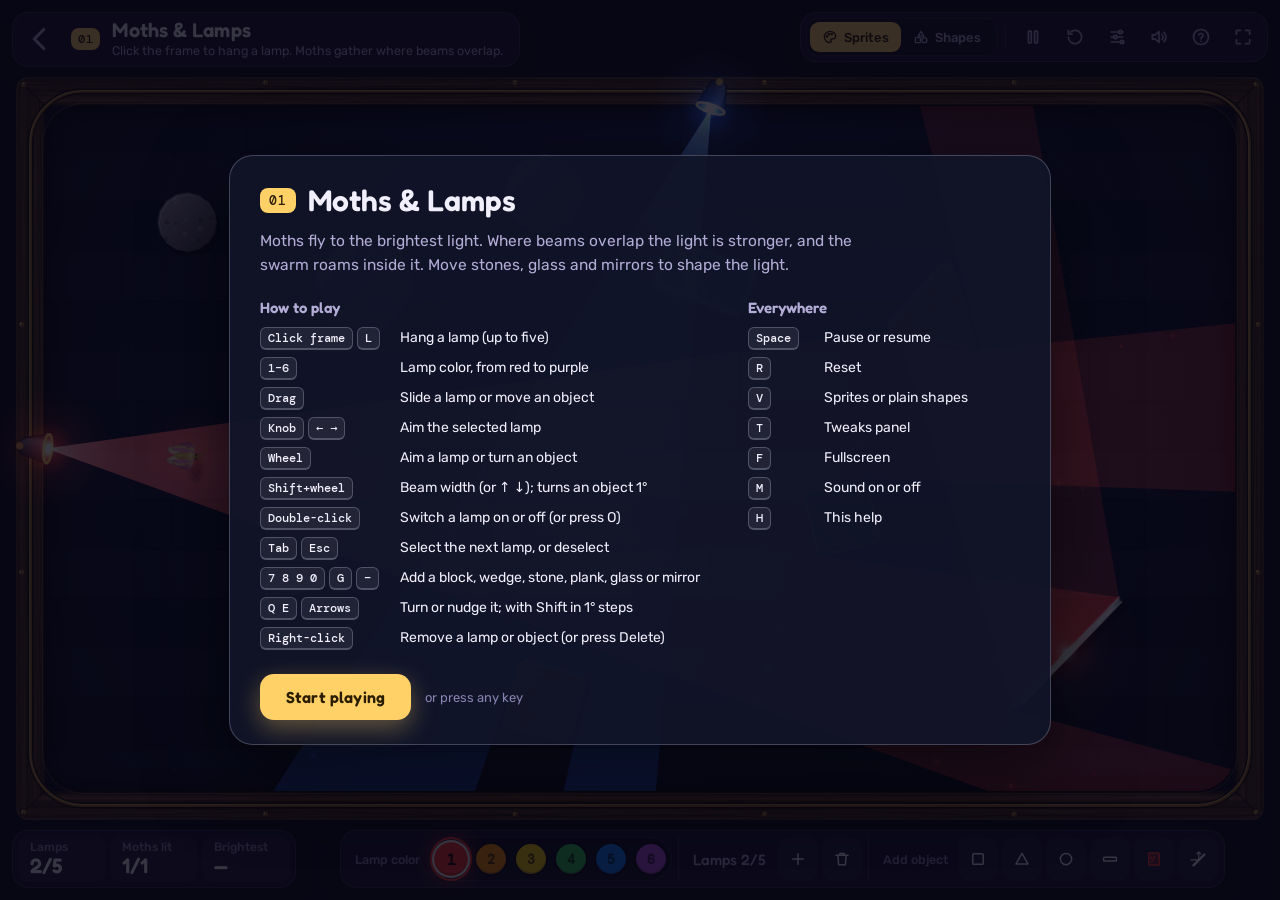
==== lanhor/beam.html @ 2797940e "WIP: beam mirrors in progress Co-Authored-By: Claude Opus 5.5 <noreply@anthropic.com> Claude-Session" ====
<!doctype html>
<html lang="en">
<head>
<meta charset="utf-8">
<meta name="viewport" content="width=device-width, initial-scale=1, viewport-fit=cover">
<title>Toy</title>
<link rel="stylesheet" href="kit.css">
</head>
<body>
<script src="kit.js"></script>
<script>
'use strict';
/* Toy 01 — Beam (Sprites: Moths & Lamps).
 * Up to five lamps in six colors hang on the frame. Each beam is a visibility polygon, blocked by
 * objects (glass passes its own color). Mirrors bounce it on: each reflected piece is a beam from the
 * lamp's mirror image, starting at the lit part of the mirror. Light adds up where beams overlap; a moth
 * that any beam reaches flies to the brightest band of light in the room and roams inside it.
 */

// ================================================================== config
const U = Kit.util;
const { TAU, clamp, lerp, rand, angleDiff } = U;
const DEG = Math.PI / 180;

const MAX_LAMPS = 5;
const MAX_OBJECTS = 16;
const MAX_MOTHS = 40;
const COLORS = ['red', 'orange', 'yellow', 'green', 'blue', 'purple'];
const NC = COLORS.length;
const CI = Object.fromEntries(COLORS.map((c, i) => [c, i]));   // color → index (its bit in a light mask)
// swatches + Shapes view: the Apple system palette
const BASE = { red: '#ff3b30', orange: '#ff9500', yellow: '#ffd60a', green: '#34c759', blue: '#0a84ff', purple: '#af52de' };
// sprite light: saturated versions that still mix cleanly when added
const LIGHT = { red: '#ff3a1e', orange: '#ff8a1a', yellow: '#ffd21e', green: '#36e64a', blue: '#2466ff', purple: '#a33dff' };
const NAME = { red: 'Red', orange: 'Orange', yellow: 'Yellow', green: 'Green', blue: 'Blue', purple: 'Purple' };
const pitchOf = (c) => 0.84 + CI[c] * 0.07;   // each color has its own note
const SH = { bg: '#0d0d10', dark: '#1c1c22', band: '#2c2c34', obj: '#5a5a66', mid: '#9a9aa6', white: '#ffffff' };
const SHAPE_INK = new Set([...Object.values(BASE), SH.white]);   // particle colors Shapes keeps; others turn gray
const ACCENT = '#ffd166';
const AIM_LIMIT = 80 * DEG;
const WIDTH_MIN = 8 * DEG, WIDTH_MAX = 80 * DEG;
const RAY_STEP = 1.5 * DEG;
const EPS_ANG = 1e-4;
const NEEDLE_PX = 2;          // light gaps narrower than this even at their far end are closed
const FALLOFF = 0.35;         // a beam is worth 1 at its lamp and 0.65 from `reach` on, so two beams always beat one
const BAND = 0.85;            // the brightest band: light within this fraction of the strongest
const BEAT = 1.25;            // a band this much stronger pulls committed moths away from theirs
// A band too small for the moths roaming in it (or for one moth to travel, not hover) grows into the
// brightest light around it, down to GROW_FLOOR of its peak, so a swarm never jams into a frozen ball
const BAND_MIN_CELLS = 6;
const CELLS_PER_MOTH = 0.9;
const GROW_FLOOR = 0.55;      // two-beam light (≥ 1.3) still counts round a triple overlap
const GROW_RINGS = 4;         // and it stays within this many cells of the band, never snaking along a beam
const DARK_GRACE = 1.5;       // s a moth keeps flying through shadow before it is lost
const TRAIL = 14;
const MOTH_WS = 62;           // moth wingspan (px at scale 1)
const MAX_REFLECTIONS = 32;   // reflected beam pieces, all lamps together (5 lamps × many mirrors stays bounded)
const MIRROR_FACES = [0, 2];  // the two long faces of a mirror (edges 0→1 and 2→3): both reflect; its thin ends do not
const DEFAULTS = { count: 1, speed: 1, pull: 1, roam: 1, reach: 500, width: 28, edges: false, dust: true, bounces: 3, mirrorK: 0.85 };
const tw = (id) => (Kit.tweaks[id] !== undefined ? Kit.tweaks[id] : DEFAULTS[id]);

const ngon = (n, r, a0) => Array.from({ length: n }, (_, i) => ({ x: Math.cos(a0 + (i * TAU) / n) * r, y: Math.sin(a0 + (i * TAU) / n) * r }));
const box = (hx, hy) => [{ x: -hx, y: -hy }, { x: hx, y: -hy }, { x: hx, y: hy }, { x: -hx, y: hy }];
const KINDS = {
  square: { verts: box(0.8, 0.8), mat: 'wood' },
  rect: { verts: box(1.15, 0.62), mat: 'wood' },
  bar: { verts: box(1.6, 0.27), mat: 'wood' },
  triangle: { verts: ngon(3, 1.08, -Math.PI / 2), mat: 'wood' },
  hex: { verts: ngon(6, 1, 0), mat: 'stone' },
  circle: { verts: ngon(16, 0.95, 0), mat: 'stone' },
  mirror: { verts: box(1.6, 0.065), mat: 'mirror' },   // a plank's length, about a fifth of its thickness
};
for (const k of Object.values(KINDS)) k.rmax = Math.max(...k.verts.map((v) => Math.hypot(v.x, v.y)));
// kind, cx, cy (room fractions), size (fraction of the room's short side), rotation (deg), glass color.
// A loose ring around the open middle, where the red and the blue beam cross.
const DEFAULT_OBJECTS = [
  ['hex', 0.27, 0.26, 0.075, 8, null],
  ['circle', 0.42, 0.13, 0.06, 0, null],
  ['rect', 0.555, 0.25, 0.058, 20, 'blue'],    // in the blue beam: blue shines through
  ['triangle', 0.75, 0.3, 0.078, 12, null],
  // in the red beam past the overlap: bounces part of it up into the dark top right (clear of the overlap)
  ['mirror', 0.86, 0.8, 0.07, 134, null],
  ['square', 0.67, 0.6, 0.058, -14, 'green'],  // in the red beam past the overlap: casts a red shadow
  ['square', 0.42, 0.87, 0.064, 16, null],
  ['triangle', 0.21, 0.67, 0.07, -24, 'red'],  // in the red beam: red shines through
  ['circle', 0.12, 0.17, 0.045, 0, null],
];
const OBJECT_KEYS = [['7', 'square'], ['8', 'triangle'], ['9', 'circle'], ['0', 'bar'], ['G', 'glass']];   // keys 1–6 pick colors
const OBJECT_OF_KEY = Object.fromEntries(OBJECT_KEYS);
const NEW_OBJECT = {
  square: { kind: 'square', size: 0.06 },
  triangle: { kind: 'triangle', size: 0.068 },
  circle: { kind: 'circle', size: 0.06 },
  bar: { kind: 'bar', size: 0.07 },
  glass: { kind: 'rect', size: 0.06 },
  mirror: { kind: 'mirror', size: 0.07 },
};
const isMirror = (o) => o.kind === 'mirror';
const MOTH_LOOKS = [
  { fore: '#d3b285', foreDark: '#7d5c3a', band: '#a47b50', hind: '#e6c497', hindTint: '#eaa47e', body: '#a98257', bodyDark: '#5a4029', head: '#6b4c31', spot: '#3e2a1a', fur: '#e2c9a0' }, // tan
  { fore: '#f390b4', foreDark: '#b9557e', band: '#f8dc78', hind: '#fdeeb5', hindTint: '#f7b9cd', body: '#f6d86f', bodyDark: '#c49a32', head: '#e9b94c', spot: '#a8406b', fur: '#fff3b8' }, // rosy maple
  { fore: '#c4c1d2', foreDark: '#686479', band: '#9894ad', hind: '#e2dfeb', hindTint: '#cfc6e2', body: '#a19bb4', bodyDark: '#565169', head: '#5f5a72', spot: '#37344a', fur: '#ebe8f3' }, // silver
];

// ================================================================== state
const S = {
  ready: false,
  scale: 1, band: 30, rc: 39, minDim: 600,
  room: { x: 0, y: 0, w: 1, h: 1 },
  rail: [], railLen: 1, roomPath: null, outsidePath: null, railPath: null, roomCorners: [],
  lamps: [], obstacles: [], moths: [], motes: [],
  pieces: [],          // every lit beam piece: each lamp's direct beam, then its reflections (breadth first)
  pieceByKey: new Map(), mirrorHits: [],   // reflected pieces by their path of faces (kept while unchanged); where light meets a mirror
  color: 'red',
  selLamp: null, selObj: null,
  hover: { lamp: null, obj: null, handle: false, frame: false },
  ghost: { x: 0, y: 0, nx: 0, ny: 1, angle: 0, on: false, id: 0, fx: { pulse: 0 } },   // doubles as a lamp for drawing
  drag: null,
  dirty: true,
  mapDirty: true,     // the light map is behind the beams
  floorDirty: true,
  obsRev: 0,          // bumped whenever object geometry or the room changes
  basePieces: new Set(), baseValid: false,
  floorWasDirty: false, floorStale: false,
  nextId: 1,
  lampPlacedAt: -9,
  litToastShown: false, overlapToastShown: false, mirrorToastShown: false,
  litCount: 0, level: -1, levelNext: -1, levelT: 0,   // level: beams making the light the swarm roams in
  cursor: '',
  ui: {},
};
const hash = new Kit.SpatialHash(48);
const railOut = { x: 0, y: 0, nx: 0, ny: 1 };
const keyHold = new Map();
const angBuf = [], tBuf = [], hoBuf = [], hfBuf = [], tsBuf = [];
let polyBuf = [];
const copyInto = (dst, src) => { dst.length = src.length; for (let i = 0; i < src.length; i++) dst[i] = src[i]; };
const byNumber = (a, b) => a - b;
const reachPx = () => tw('reach') * S.scale;
const handleLen = () => clamp(72 * S.scale, 58, 110);

// ================================================================== geometry: room, rail, paths
function pathRoundRect(p, x, y, w, h, r) {
  const rr = Math.max(0, Math.min(r, w / 2, h / 2));
  p.moveTo(x + rr, y);
  p.arcTo(x + w, y, x + w, y + h, rr);
  p.arcTo(x + w, y + h, x, y + h, rr);
  p.arcTo(x, y + h, x, y, rr);
  p.arcTo(x, y, x + w, y, rr);
  p.closePath();
}

/** The lamp rail follows the room's inner edge: four straights joined by quarter arcs. */
function buildRail() {
  const { x, y, w, h } = S.room, r = S.rc, q = (Math.PI / 2) * r;
  const P = [];
  let len = 0;
  const add = (p) => { p.s0 = len; len += p.len; P.push(p); };
  add({ arc: false, ax: x + r, ay: y, bx: x + w - r, by: y, nx: 0, ny: 1, len: w - 2 * r });
  add({ arc: true, cx: x + w - r, cy: y + r, a0: -Math.PI / 2, len: q });
  add({ arc: false, ax: x + w, ay: y + r, bx: x + w, by: y + h - r, nx: -1, ny: 0, len: h - 2 * r });
  add({ arc: true, cx: x + w - r, cy: y + h - r, a0: 0, len: q });
  add({ arc: false, ax: x + w - r, ay: y + h, bx: x + r, by: y + h, nx: 0, ny: -1, len: w - 2 * r });
  add({ arc: true, cx: x + r, cy: y + h - r, a0: Math.PI / 2, len: q });
  add({ arc: false, ax: x, ay: y + h - r, bx: x, by: y + r, nx: 1, ny: 0, len: h - 2 * r });
  add({ arc: true, cx: x + r, cy: y + r, a0: Math.PI, len: q });
  S.rail = P;
  S.railLen = len;
}

/** Point + inward normal at rail distance s. */
function railAt(s, out = railOut) {
  const L = S.railLen;
  s = ((s % L) + L) % L;
  let p = S.rail[S.rail.length - 1];
  for (let i = 0; i < S.rail.length; i++) if (s <= S.rail[i].s0 + S.rail[i].len) { p = S.rail[i]; break; }
  const k = s - p.s0;
  if (!p.arc) {
    const t = p.len > 0 ? k / p.len : 0;
    out.x = p.ax + (p.bx - p.ax) * t; out.y = p.ay + (p.by - p.ay) * t;
    out.nx = p.nx; out.ny = p.ny;
  } else {
    const a = p.a0 + k / S.rc, c = Math.cos(a), sn = Math.sin(a);
    out.x = p.cx + c * S.rc; out.y = p.cy + sn * S.rc;
    out.nx = -c; out.ny = -sn;
  }
  return out;
}

/** Rail distance of the rail point nearest to (px, py). */
function railNearest(px, py) {
  let best = Infinity, bs = 0;
  for (const p of S.rail) {
    let qx, qy, s;
    if (!p.arc) {
      const ex = p.bx - p.ax, ey = p.by - p.ay;
      const t = p.len > 0 ? clamp(((px - p.ax) * ex + (py - p.ay) * ey) / (p.len * p.len), 0, 1) : 0;
      qx = p.ax + ex * t; qy = p.ay + ey * t; s = p.s0 + t * p.len;
    } else {
      let a = (((Math.atan2(py - p.cy, px - p.cx) - p.a0) % TAU) + TAU) % TAU;
      if (a > Math.PI / 2) a = a > Math.PI * 1.25 ? 0 : Math.PI / 2;
      qx = p.cx + Math.cos(p.a0 + a) * S.rc; qy = p.cy + Math.sin(p.a0 + a) * S.rc;
      s = p.s0 + a * S.rc;
    }
    const d = (qx - px) * (qx - px) + (qy - py) * (qy - py);
    if (d < best) { best = d; bs = s; }
  }
  return bs;
}

function inRoomRect(x, y) {
  const R = S.room;
  return x >= R.x && x <= R.x + R.w && y >= R.y && y <= R.y + R.h;
}

/** Point inside the rounded room shrunk by m. */
function inRoom(x, y, m = 0) {
  const R = S.room, rr = Math.max(0, S.rc - m);
  const x0 = R.x + m, x1 = R.x + R.w - m, y0 = R.y + m, y1 = R.y + R.h - m;
  if (x < x0 || x > x1 || y < y0 || y > y1) return false;
  const cx = clamp(x, x0 + rr, x1 - rr), cy = clamp(y, y0 + rr, y1 - rr);
  return (x - cx) * (x - cx) + (y - cy) * (y - cy) <= rr * rr;
}

/** Keep a circle (radius m) inside the rounded room; reflects velocity on contact. */
function keepInRoom(b, m) {
  const R = S.room, rr = Math.max(0, S.rc - m);
  const x0 = R.x + m, x1 = R.x + R.w - m, y0 = R.y + m, y1 = R.y + R.h - m;
  if (b.x < x0) { b.x = x0; if (b.vx < 0) b.vx *= -0.6; }
  if (b.x > x1) { b.x = x1; if (b.vx > 0) b.vx *= -0.6; }
  if (b.y < y0) { b.y = y0; if (b.vy < 0) b.vy *= -0.6; }
  if (b.y > y1) { b.y = y1; if (b.vy > 0) b.vy *= -0.6; }
  const cx = clamp(b.x, x0 + rr, x1 - rr), cy = clamp(b.y, y0 + rr, y1 - rr);
  const dx = b.x - cx, dy = b.y - cy, d = Math.hypot(dx, dy);
  if (d > rr && d > 0) {
    const nx = dx / d, ny = dy / d;
    b.x = cx + nx * rr; b.y = cy + ny * rr;
    const vn = b.vx * nx + b.vy * ny;
    if (vn > 0) { b.vx -= 1.6 * vn * nx; b.vy -= 1.6 * vn * ny; }
  }
}

function inFrame(x, y) {
  const pr = Kit.playRect;
  if (x < pr.x || x > pr.x + pr.w || y < pr.y || y > pr.y + pr.h) return false;
  return !inRoom(x, y, 5);
}

function layout() {
  const pr = Kit.playRect;
  const prev = S.room.w > 1 ? Object.assign({}, S.room) : null;
  S.scale = clamp(Math.sqrt(pr.w * pr.h) / 1010, 0.7, 1.7);
  S.band = clamp(Math.round(30 * S.scale), 26, 34);
  const b = S.band;
  S.room = { x: pr.x + b, y: pr.y + b, w: Math.max(60, pr.w - 2 * b), h: Math.max(60, pr.h - 2 * b) };
  const R = S.room;
  S.minDim = Math.min(R.w, R.h);
  S.rc = Math.round(Math.min(b * 1.3, S.minDim / 4));
  S.roomCorners = [R.x, R.y, R.x + R.w, R.y, R.x + R.w, R.y + R.h, R.x, R.y + R.h];
  buildRail();
  S.obsRev++;
  S.roomPath = new Path2D(); pathRoundRect(S.roomPath, R.x, R.y, R.w, R.h, S.rc);
  S.outsidePath = new Path2D(); S.outsidePath.rect(0, 0, Kit.W, Kit.H); S.outsidePath.addPath(S.roomPath);
  S.railPath = new Path2D(); pathRoundRect(S.railPath, R.x - b / 2, R.y - b / 2, R.w + b, R.h + b, S.rc + b / 2);
  for (const l of S.lamps) placeLamp(l);
  for (const o of S.obstacles) { updateObstacle(o); clampObstacle(o); }
  if (prev) {
    const remap = (p) => { p.x = R.x + ((p.x - prev.x) / prev.w) * R.w; p.y = R.y + ((p.y - prev.y) / prev.h) * R.h; };
    for (const m of S.moths) {
      remap(m);
      if (m.dest) remap(m.dest);
      m.fx.tn = 0;
    }
  }
  const moteN = clamp(Math.round((R.w * R.h) / 6500), 60, 240);
  if (S.motes.length !== moteN) makeMotes(moteN);
  buildMothSprites();
  buildLampSprites();
  buildBackground();
  S.dirty = true;
}

// ================================================================== world: obstacles
function popScale(o) { return o.pop >= 1 ? 1 : Math.max(0.02, U.easeOutBack(o.pop)); }
/** Bounding radius of an object once its pop-in has settled. */
const fullRadius = (kind, size) => size * S.minDim * KINDS[kind].rmax;

function makeObstacle(kind, cx, cy, size, rot, glass) {
  const def = KINDS[kind];
  const rnd = U.mulberry32(S.nextId * 7919 + 13);
  const o = {
    id: S.nextId++, kind, glass: glass || null, mat: glass ? 'glass' : def.mat,
    cx, cy, size, rot, pop: 1,
    points: def.verts.map(() => ({ x: 0, y: 0 })),
    bx: 0, by: 0, br: 0, r: 0, glow: 0,
  };
  // render-only data stays non-enumerable so the test API serialises cleanly
  Object.defineProperty(o, 'fx', {
    value: {
      edgeLit: new Float32Array(def.verts.length * NC),   // per edge, light of each color on it
      specks: Array.from({ length: 16 }, () => ({ x: rnd() * 1.6 - 0.8, y: rnd() * 1.6 - 0.8, r: 0.03 + rnd() * 0.06, light: rnd() < 0.5 })),
      grain: rnd() * 10,
      flash: 0,
    },
    enumerable: false,
  });
  updateObstacle(o);
  return o;
}

function updateObstacle(o) {
  S.obsRev++;
  const R = S.room, verts = KINDS[o.kind].verts;
  const r = o.size * S.minDim * popScale(o);
  const c = Math.cos(o.rot), s = Math.sin(o.rot);
  const X = R.x + o.cx * R.w, Y = R.y + o.cy * R.h;
  let br = 0;
  for (let i = 0; i < verts.length; i++) {
    const v = verts[i], px = (v.x * c - v.y * s) * r, py = (v.x * s + v.y * c) * r;
    o.points[i].x = X + px; o.points[i].y = Y + py;
    br = Math.max(br, Math.hypot(px, py));
  }
  o.bx = X; o.by = Y; o.br = br; o.r = r;
}

/** Shift an obstacle so it stays fully inside the room, clear of the frame. */
function clampObstacle(o) {
  const R = S.room, m = 10;
  let x0 = Infinity, x1 = -Infinity, y0 = Infinity, y1 = -Infinity;
  for (const p of o.points) { x0 = Math.min(x0, p.x); x1 = Math.max(x1, p.x); y0 = Math.min(y0, p.y); y1 = Math.max(y1, p.y); }
  let dx = 0, dy = 0;
  if (x0 < R.x + m) dx = R.x + m - x0; else if (x1 > R.x + R.w - m) dx = R.x + R.w - m - x1;
  if (y0 < R.y + m) dy = R.y + m - y0; else if (y1 > R.y + R.h - m) dy = R.y + R.h - m - y1;
  if (dx || dy) { o.cx += dx / R.w; o.cy += dy / R.h; updateObstacle(o); }
}

/** Nearest spot to (x, y) where a new object of bounding radius r clears every other object
 *  (judged at full size, so objects still popping in count); else the spot with the most room. */
function findFreeSpot(x, y, r) {
  let best = null, bestGap = -Infinity;
  for (let ring = 0; ring < 14; ring++) {
    const n = ring === 0 ? 1 : 10;
    for (let i = 0; i < n; i++) {
      const a = (i / n) * TAU + ring * 0.7, d = ring * r * 0.9;
      const px = x + Math.cos(a) * d, py = y + Math.sin(a) * d;
      if (!inRoom(px, py, r + 14)) continue;
      let gap = Infinity;
      for (const o of S.obstacles) gap = Math.min(gap, U.dist(px, py, o.bx, o.by) - fullRadius(o.kind, o.size) - r);
      if (gap >= 8) return { x: px, y: py };
      if (gap > bestGap) { bestGap = gap; best = { x: px, y: py }; }
    }
  }
  return best || { x, y };
}

function addObject(type, at) {
  if (S.obstacles.length >= MAX_OBJECTS) {
    Kit.sfx('buzz');
    Kit.toast('Sixteen objects max — remove one first', { tone: 'bad' });
    return null;
  }
  const spec = NEW_OBJECT[type] || NEW_OBJECT.square;
  const R = S.room, r = spec.size * S.minDim;
  let x = R.x + R.w / 2, y = R.y + R.h / 2;
  if (at) { x = at.x; y = at.y; } else if (Kit.mouse.inside && inRoom(Kit.mouse.x, Kit.mouse.y, 30)) { x = Kit.mouse.x; y = Kit.mouse.y; }
  const spot = findFreeSpot(x, y, fullRadius(spec.kind, spec.size));
  const o = makeObstacle(spec.kind, (spot.x - R.x) / R.w, (spot.y - R.y) / R.h, spec.size, rand(-0.4, 0.4), type === 'glass' ? S.color : null);
  o.pop = 0;
  updateObstacle(o);
  S.obstacles.push(o);
  selectObj(o);
  burst(o.bx, o.by, o.glass ? BASE[o.glass] : '#ffffff', 12, 160);
  ring(o.bx, o.by, o.glass ? BASE[o.glass] : '#ffffff', r * 2.2);
  Kit.sfx('pop', { pitch: isMirror(o) ? 1.3 : rand(0.9, 1.1) });
  if (isMirror(o) && !S.mirrorToastShown) {
    S.mirrorToastShown = true;
    Kit.toast('A mirror bounces the light. Turn it with the wheel.', { tone: 'info', ms: 2600 });
  }
  S.dirty = true;
  return o;
}

/** Face j→j+1 of a mirror: its line (a point on it) and its outward unit normal. */
const faceOut = { ax: 0, ay: 0, bx: 0, by: 0, nx: 0, ny: 0 };
function mirrorFace(o, j, out = faceOut) {
  const a = o.points[j], b = o.points[(j + 1) % o.points.length];
  let nx = b.y - a.y, ny = a.x - b.x;
  const nl = Math.hypot(nx, ny) || 1;
  nx /= nl; ny /= nl;
  if (nx * ((a.x + b.x) / 2 - o.bx) + ny * ((a.y + b.y) / 2 - o.by) < 0) { nx = -nx; ny = -ny; }
  out.ax = a.x; out.ay = a.y; out.bx = b.x; out.by = b.y; out.nx = nx; out.ny = ny;
  return out;
}

/** Pointer over an object; a mirror is thin, so it also counts within a few pixels of it. */
function overObject(o, x, y) {
  if (U.dist(x, y, o.bx, o.by) > o.br + 12) return false;
  if (U.pointInPoly(x, y, o.points)) return true;
  if (!isMirror(o)) return false;
  const ux = Math.cos(o.rot), uy = Math.sin(o.rot), dx = x - o.bx, dy = y - o.by;
  const along = Math.abs(dx * ux + dy * uy), across = Math.abs(-dx * uy + dy * ux);
  return along <= 1.6 * o.r + 4 && across <= 0.065 * o.r + Math.max(9, 8 * S.scale);
}

function removeObstacle(o) {
  const i = S.obstacles.indexOf(o);
  if (i < 0) return;
  S.obstacles.splice(i, 1);
  S.obsRev++;
  if (S.selObj === o) S.selObj = null;
  if (S.hover.obj === o) S.hover.obj = null;
  if (S.drag && S.drag.obj === o) S.drag = null;
  poof(o.bx, o.by, o.r, o.glass ? BASE[o.glass] : '#b9b2c9');
  Kit.sfx('remove', { pitch: 0.9 });
  S.dirty = true;
  refreshHint();
}

function rotateObstacle(o, da) {
  o.rot += da;
  updateObstacle(o); clampObstacle(o);
  S.dirty = true;
  Kit.sfx('click', { gap: 70, vol: 0.35, pitch: 0.8 + (((o.rot % TAU) + TAU) % TAU) / TAU * 0.6 });
}

function moveObstacleTo(o, x, y) {
  const R = S.room;
  o.cx = (x - R.x) / R.w; o.cy = (y - R.y) / R.h;
  updateObstacle(o); clampObstacle(o);
  S.dirty = true;
}

const blocks = (o, color) => o.glass !== color;

// ================================================================== lamps
function makeLamp(s, color) {
  const l = {
    id: S.nextId++, color, on: true,
    u: s / S.railLen, aim: 0, width: clamp(tw('width') * DEG, WIDTH_MIN, WIDTH_MAX), widthDeg: 0,
    x: 0, y: 0, nx: 0, ny: 1, ox: 0, oy: 0, angle: 0,
  };
  Object.defineProperty(l, 'fx', {
    value: {
      inKey: [0, 0, 0, 0, '', -1],                 // inputs of the last computeBeam
      poly: [], polyColor: '', path: null, far: 40, grad: null, gradKey: '', power: 1, pulse: 0, flick: 1,
      piece: null,                                 // its direct beam as a beam piece
    },
    enumerable: false,
  });
  l.fx.piece = makePiece(l, 0, 'L' + l.id);
  placeLamp(l);
  return l;
}

/** A beam piece: a lamp's direct beam (depth 0) or one of its reflections. Light in it comes from
 *  (sx, sy): the lamp, or its mirror image across every mirror on the way, so distance from there is
 *  the length of the whole path. A reflection starts on the lit stretch of the mirror face it leaves. */
function makePiece(lamp, depth, key) {
  return {
    lamp, depth, key, color: lamp.color, k: 1,   // k: strength factor (Mirror strength per bounce)
    sx: 0, sy: 0, c: 0, hw: 0,                   // source, and the window of its rays (center, half width)
    mirror: null, face: -1, ax: 0, ay: 0, nx: 0, ny: 0,   // reflections: the face it leaves, outward normal
    ang: [], t: [], ho: [], hf: [], ts: [],      // rays: relative angle, end and start distance, mirror face hit
    poly: [], path: null, pathColor: '', far: 40, grad: null, gradKey: '',
    x0: 0, y0: 0, x1: 0, y1: 0,                  // bounding box of the polygon
    painted: { path: null, vis: -1, key: '' },   // what the sprite floor currently shows for this piece
  };
}

/** Recompute the lamp's world position, origin and absolute aim from its rail position and offsets. */
function placeLamp(l) {
  const p = railAt(l.u * S.railLen);
  l.x = p.x; l.y = p.y; l.nx = p.nx; l.ny = p.ny;
  l.ox = p.x + p.nx * 1.5; l.oy = p.y + p.ny * 1.5;
  l.angle = Math.atan2(p.ny, p.nx) + l.aim;
  l.widthDeg = Math.round((l.width / DEG) * 10) / 10;
  S.dirty = true;
}

function setAim(l, a) {
  const na = clamp(a, -AIM_LIMIT, AIM_LIMIT);
  if (na === l.aim) return;
  l.aim = na; placeLamp(l);
  Kit.sfx('click', { gap: 60, vol: 0.28, pitch: 1 + l.aim * 0.35 });
}

function setWidth(l, w) {
  const nw = clamp(w, WIDTH_MIN, WIDTH_MAX);
  if (nw === l.width) return;
  l.width = nw; placeLamp(l);
  Kit.sfx('click', { gap: 60, vol: 0.28, pitch: 0.7 + (nw / WIDTH_MAX) * 0.8 });
}

function addLampAt(x, y, color, opts = {}) {
  if (S.lamps.length >= MAX_LAMPS) {
    Kit.sfx('buzz');
    Kit.toast(Kit.pick('Five lamps max — remove one first', 'Five lights max — remove one first'), { tone: 'bad' });
    return null;
  }
  const l = makeLamp(railNearest(x, y), COLORS.includes(color) ? color : S.color);
  if (opts.aimAt) l.aim = clamp(angleDiff(Math.atan2(l.ny, l.nx), Math.atan2(opts.aimAt.y - l.oy, opts.aimAt.x - l.ox)), -AIM_LIMIT, AIM_LIMIT);
  placeLamp(l);
  S.lamps.push(l);
  if (!opts.silent) {
    l.fx.pulse = 1; l.fx.power = 0;
    ring(l.x, l.y, BASE[l.color], 60 * S.scale);
    burst(l.x + l.nx * 8, l.y + l.ny * 8, BASE[l.color], 10, 140);
    Kit.sfx('place', { pitch: pitchOf(l.color) });
    selectLamp(l);
    S.lampPlacedAt = Kit.realTime;
  }
  S.dirty = true;
  updateCounts();
  return l;
}

/** Place a lamp in the biggest free stretch of the rail. */
function addLampFree() {
  if (S.lamps.length >= MAX_LAMPS) return addLampAt(0, 0, S.color);
  const L = S.railLen;
  let best = 0, bestD = -1;
  for (let i = 0; i < 96; i++) {
    const s = (i / 96) * L;
    let d = L;
    for (const l of S.lamps) { const ds = Math.abs(s - l.u * L); d = Math.min(d, ds, L - ds); }
    // prefer the middle of the long sides over corners
    const p = railAt(s);
    const corner = p.nx !== 0 && p.ny !== 0 && Math.abs(p.nx) !== 1 && Math.abs(p.ny) !== 1 ? 0.6 : 1;
    if (d * corner > bestD) { bestD = d * corner; best = s; }
  }
  const p = railAt(best);
  return addLampAt(p.x, p.y, S.color);
}

function removeLamp(l) {
  const i = S.lamps.indexOf(l);
  if (i < 0) return;
  S.lamps.splice(i, 1);
  if (S.selLamp === l) S.selLamp = null;
  if (S.hover.lamp === l) S.hover.lamp = null;
  if (S.drag && S.drag.lamp === l) S.drag = null;
  poof(l.x, l.y, 16 * S.scale, BASE[l.color]);
  Kit.sfx('remove');
  S.dirty = true;
  updateCounts();
  refreshHint();
}

function clearLamps() {
  if (!S.lamps.length) return;
  for (const l of S.lamps.slice()) removeLamp(l);
  Kit.sfx('whoosh', { pitch: 0.7 });
}

function toggleLamp(l) {
  l.on = !l.on;
  l.fx.pulse = 0.6;
  Kit.sfx('toggle', { pitch: l.on ? 1.25 : 0.75 });
  S.dirty = true;
}

function setColor(c, fromUser) {
  if (!COLORS.includes(c)) return;
  S.color = c;
  for (const k of COLORS) Kit.ui.setActive(S.ui.swatch[k], k === c);
  if (S.ui.glassBtn) S.ui.glassBtn.style.color = BASE[c];
  const l = S.selLamp;
  if (l && l.color !== c) {
    l.color = c; l.fx.pulse = 0.7;
    burst(l.x + l.nx * 10, l.y + l.ny * 10, BASE[c], 8, 120);
    S.dirty = true;
  }
  if (fromUser) Kit.sfx('bloop', { pitch: pitchOf(c) });
}

// ================================================================== beams (visibility polygons)
/** Distance along (dx, dy) to the first wall or object that blocks `color` (skip: the mirror a
 *  reflected ray leaves). Also leaves in rayHit / rayFace the mirror and face it ended on (else null / -1). */
let rayHit = null, rayFace = -1;
function castRay(ox, oy, dx, dy, color, skip) {
  const R = S.room;
  let t = Infinity, hit = null, edge = -1;
  if (dx > 1e-9) t = (R.x + R.w - ox) / dx; else if (dx < -1e-9) t = (R.x - ox) / dx;
  if (dy > 1e-9) t = Math.min(t, (R.y + R.h - oy) / dy); else if (dy < -1e-9) t = Math.min(t, (R.y - oy) / dy);
  const obs = S.obstacles;
  for (let k = 0; k < obs.length; k++) {
    const o = obs[k];
    if (o.glass === color || o === skip) continue;
    const px = o.bx - ox, py = o.by - oy, tc = px * dx + py * dy, br2 = o.br * o.br;
    if (tc < -o.br) continue;
    const perp2 = px * px + py * py - tc * tc;
    if (perp2 > br2 || tc - Math.sqrt(br2 - perp2) > t) continue;
    const pts = o.points, n = pts.length;
    for (let i = 0, j = n - 1; i < n; j = i++) {
      const ax = pts[j].x, ay = pts[j].y, ex = pts[i].x - ax, ey = pts[i].y - ay;
      const den = dx * ey - dy * ex;
      if (den > -1e-12 && den < 1e-12) continue;
      const qx = ax - ox, qy = ay - oy;
      const tt = (qx * ey - qy * ex) / den;
      if (tt <= 1e-6 || tt >= t) continue;
      const u = (qx * dy - qy * dx) / den;
      if (u >= 0 && u <= 1) { t = tt; hit = o; edge = j; }
    }
  }
  const face = hit && isMirror(hit) && (edge === MIRROR_FACES[0] || edge === MIRROR_FACES[1]);
  rayHit = face ? hit : null; rayFace = face ? edge : -1;
  return t;
}

/** Where two shadow edges almost line up (or a ray grazes the vertex between two edges), a run of
 *  rays slips through a gap thinner than a couple of pixels even at its far end, which draws a stray
 *  hairline across the room. Such a gap is closed: each of its rays stops where its nearer flanking
 *  neighbour does (and so ends on what that neighbour hit: ho / hf, the mirror and face). Wider gaps
 *  stay open as real thin rays of light. */
function closeNeedles(ang, t, ho, hf) {
  const n = t.length, M = 8;   // a gap counts once its rays reach M px past both flanking hits
  for (let i = 1; i < n - 1; i++) {
    const left = t[i - 1];
    if (t[i] <= left + M) continue;
    let low = t[i], high = t[i];   // nearest and furthest hit inside the run so far
    for (let j = i; j + 1 < n && (ang[j + 1] - ang[i - 1]) * left < NEEDLE_PX; j++) {
      const right = t[j + 1];
      if (right + M < low) {
        if ((ang[j + 1] - ang[i - 1]) * high < NEEDLE_PX) {
          for (let k = i; k <= j; k++) {
            const from = k - i < j - k ? i - 1 : j + 1;
            t[k] = t[from]; ho[k] = ho[from]; hf[k] = hf[from];
          }
          i = j;
        }
        break;
      }
      low = Math.min(low, right); high = Math.max(high, right);
      if (low <= left + M) break;
    }
  }
}

function samePoly(a, b) {
  if (a.length !== b.length) return false;
  for (let i = 0; i < a.length; i++) if (a[i] !== b[i]) return false;
  return true;
}

function computeBeam(l) {
  const fx = l.fx, poly = polyBuf, ox = l.ox, oy = l.oy, a0 = l.angle, hw = l.width / 2, k = fx.inKey;
  if (fx.path && k[0] === ox && k[1] === oy && k[2] === a0 && k[3] === l.width && k[4] === l.color && k[5] === S.obsRev) return;
  k[0] = ox; k[1] = oy; k[2] = a0; k[3] = l.width; k[4] = l.color; k[5] = S.obsRev;
  angBuf.length = 0;
  const n = Math.max(2, Math.ceil(l.width / RAY_STEP));
  for (let i = 0; i <= n; i++) angBuf.push(-hw + (l.width * i) / n);
  const addVert = (vx, vy) => {
    const d = angleDiff(a0, Math.atan2(vy - oy, vx - ox));
    if (d > -hw && d < hw) angBuf.push(Math.max(-hw, d - EPS_ANG), d, Math.min(hw, d + EPS_ANG));
  };
  for (const o of S.obstacles) if (blocks(o, l.color)) for (const p of o.points) addVert(p.x, p.y);
  const c = S.roomCorners;
  for (let i = 0; i < 8; i += 2) addVert(c[i], c[i + 1]);
  angBuf.sort(byNumber);
  tBuf.length = 0; hoBuf.length = 0; hfBuf.length = 0;
  for (let i = 0; i < angBuf.length; i++) {
    const a = a0 + angBuf[i];
    tBuf.push(castRay(ox, oy, Math.cos(a), Math.sin(a), l.color));
    hoBuf.push(rayHit); hfBuf.push(rayFace);
  }
  closeNeedles(angBuf, tBuf, hoBuf, hfBuf);
  // the rays themselves (relative angle, length, mirror face hit): reflections start where they meet a mirror
  const P = fx.piece;
  copyInto(P.ang, angBuf); copyInto(P.t, tBuf); copyInto(P.ho, hoBuf); copyInto(P.hf, hfBuf);
  P.c = a0; P.hw = hw;
  poly.length = 0;
  poly.push(ox, oy);
  let far = 0;
  for (let i = 0; i < angBuf.length; i++) {
    const a = a0 + angBuf[i], t = tBuf[i];
    poly.push(ox + Math.cos(a) * t, oy + Math.sin(a) * t);
    if (t > far) far = t;
  }
  // an unchanged beam keeps its path, so the sprite floor can leave it baked
  if (fx.path && fx.polyColor === l.color && samePoly(poly, fx.poly)) return;
  polyBuf = fx.poly; fx.poly = poly; fx.polyColor = l.color;
  fx.path = polyPath2D(poly);
  fx.far = Math.max(far, 40);
  fx.grad = null;
}

function polyPath2D(poly) {
  const path = new Path2D();
  path.moveTo(poly[0], poly[1]);
  for (let i = 2; i < poly.length; i += 2) path.lineTo(poly[i], poly[i + 1]);
  path.closePath();
  return path;
}

function polyBounds(p) {
  const q = p.poly;
  let x0 = Infinity, y0 = Infinity, x1 = -Infinity, y1 = -Infinity;
  for (let i = 0; i < q.length; i += 2) { x0 = Math.min(x0, q[i]); x1 = Math.max(x1, q[i]); y0 = Math.min(y0, q[i + 1]); y1 = Math.max(y1, q[i + 1]); }
  p.x0 = x0 - 1; p.y0 = y0 - 1; p.x1 = x1 + 1; p.y1 = y1 + 1;
}

/** Every beam piece: each lamp's direct beam, then (breadth first, so every lamp gets its first bounces
 *  before anyone's third) the reflections off each lit stretch of a mirror face, up to the bounce limit
 *  and MAX_REFLECTIONS in all. Also lists where light meets a mirror (S.mirrorHits, for the glints). */
function buildPieces() {
  const out = S.pieces, prev = S.pieceByKey, next = new Map();
  out.length = 0; S.mirrorHits.length = 0;
  for (const on of [true, false]) {   // lamps that are on claim the reflection budget first
    for (const l of S.lamps) {
      if (l.on !== on || !l.fx.path) continue;
      const P = l.fx.piece, fx = l.fx;
      P.color = l.color; P.sx = l.ox; P.sy = l.oy; P.poly = fx.poly; P.path = fx.path; P.far = fx.far;
      polyBounds(P);
      out.push(P);
    }
  }
  const limit = Math.round(tw('bounces')), K = tw('mirrorK');
  let made = 0;
  for (let q = 0; q < out.length; q++) {
    const P = out[q], n = P.t.length, h0 = S.mirrorHits.length;
    // runs of neighbouring rays that end on the same mirror face: each is a lit stretch of that face
    for (let a = 0; a < n; a++) {
      const o = P.ho[a];
      if (!o) continue;
      let b = a;
      while (b + 1 < n && P.ho[b + 1] === o && P.hf[b + 1] === P.hf[a]) b++;
      const face = P.hf[a];
      let ord = 0;   // which lit stretch of this face (a shadow can split one): keeps the key stable
      for (let h = h0; h < S.mirrorHits.length; h++) if (S.mirrorHits[h].o === o && S.mirrorHits[h].face === face) ord++;
      const run = `${o.id}.${face}.${ord}`;
      const ca = P.c + P.ang[a], cb = P.c + P.ang[b];
      const x1 = P.sx + Math.cos(ca) * P.t[a], y1 = P.sy + Math.sin(ca) * P.t[a];
      const x2 = P.sx + Math.cos(cb) * P.t[b], y2 = P.sy + Math.sin(cb) * P.t[b];
      a = b;
      if (Math.hypot(x2 - x1, y2 - y1) < 1) continue;
      S.mirrorHits.push({ o, face, x1, y1, x2, y2, color: P.color, k: P.k, lamp: P.lamp });
      if (P.depth >= limit || made >= MAX_REFLECTIONS) continue;
      const key = P.key + '>' + run;
      const C = prev.get(key) || makePiece(P.lamp, P.depth + 1, key);
      if (reflectPiece(C, P, o, face, x1, y1, x2, y2)) { C.k = P.k * K; out.push(C); next.set(key, C); made++; }
    }
  }
  S.pieceByKey = next;
}

/** Reflection of parent piece P off the stretch (x1, y1)–(x2, y2) of mirror o's face: rays from P's
 *  source mirrored across that face, through the stretch and on until something stops them.
 *  False when the stretch is seen edge-on. */
function reflectPiece(C, P, o, face, x1, y1, x2, y2) {
  const F = mirrorFace(o, face), nx = F.nx, ny = F.ny;
  const ds = (P.sx - F.ax) * nx + (P.sy - F.ay) * ny;   // the source is in front of the face
  const sx = P.sx - 2 * ds * nx, sy = P.sy - 2 * ds * ny;   // its mirror image, behind it
  const t1 = Math.atan2(y1 - sy, x1 - sx), span = angleDiff(t1, Math.atan2(y2 - sy, x2 - sx));
  const hw = Math.abs(span) / 2, c = t1 + span / 2;
  if (hw < 2e-5) return false;
  C.color = P.color; C.sx = sx; C.sy = sy; C.c = c; C.hw = hw;
  C.mirror = o; C.face = face; C.ax = F.ax; C.ay = F.ay; C.nx = nx; C.ny = ny;
  const color = P.color, ang = angBuf;
  ang.length = 0;
  const m = Math.max(1, Math.ceil((2 * hw) / RAY_STEP));
  for (let i = 0; i <= m; i++) ang.push(-hw + (2 * hw * i) / m);
  const addVert = (vx, vy) => {
    const d = angleDiff(c, Math.atan2(vy - sy, vx - sx));
    if (d > -hw && d < hw) ang.push(Math.max(-hw, d - EPS_ANG), d, Math.min(hw, d + EPS_ANG));
  };
  for (const ob of S.obstacles) if (ob !== o && blocks(ob, color)) for (const p of ob.points) addVert(p.x, p.y);
  const rc = S.roomCorners;
  for (let i = 0; i < 8; i += 2) addVert(rc[i], rc[i + 1]);
  ang.sort(byNumber);
  tBuf.length = 0; hoBuf.length = 0; hfBuf.length = 0; tsBuf.length = 0;
  const base = (F.ax - sx) * nx + (F.ay - sy) * ny;   // how far the image sits behind the face line
  for (let i = 0; i < ang.length; i++) {
    const a = c + ang[i], dx = Math.cos(a), dy = Math.sin(a), dn = dx * nx + dy * ny;
    const ts = dn > 1e-9 ? base / dn : 0;   // where the ray crosses the face: the light starts there
    tsBuf.push(ts);
    tBuf.push(ts + castRay(sx + dx * ts, sy + dy * ts, dx, dy, color, o));
    hoBuf.push(rayHit); hfBuf.push(rayFace);
  }
  closeNeedles(ang, tBuf, hoBuf, hfBuf);
  copyInto(C.ang, ang); copyInto(C.t, tBuf); copyInto(C.ho, hoBuf); copyInto(C.hf, hfBuf); copyInto(C.ts, tsBuf);
  // polygon: the lit stretch of the face, then the far ends of the rays
  const poly = polyBuf, last = ang.length - 1;
  poly.length = 0;
  poly.push(sx + Math.cos(c + ang[0]) * tsBuf[0], sy + Math.sin(c + ang[0]) * tsBuf[0]);
  let far = 0;
  for (let i = 0; i <= last; i++) {
    const a = c + ang[i];
    poly.push(sx + Math.cos(a) * tBuf[i], sy + Math.sin(a) * tBuf[i]);
    far = Math.max(far, tBuf[i]);
  }
  poly.push(sx + Math.cos(c + ang[last]) * tsBuf[last], sy + Math.sin(c + ang[last]) * tsBuf[last]);
  C.far = Math.max(far, 40);
  if (!(C.path && C.pathColor === color && samePoly(poly, C.poly))) {   // an unchanged piece keeps its path, so it stays baked in the floor
    polyBuf = C.poly; C.poly = poly;
    C.path = polyPath2D(poly); C.pathColor = color;
    C.grad = null;
  }
  polyBounds(C);
  return true;
}

// ================================================================== light strength
/** Lit test: distance from lamp l to (px, py) when l lights that point, else -1. */
function litDist(px, py, l) {
  if (!l.on || !inRoomRect(px, py)) return -1;
  const dx = px - l.ox, dy = py - l.oy, d = Math.hypot(dx, dy);
  if (d < 1) return 0;
  if (Math.abs(angleDiff(l.angle, Math.atan2(dy, dx))) > l.width / 2) return -1;
  if (segBlocked(l.ox, l.oy, px, py, l.color)) return -1;
  return d;
}
/** Lit test for any beam piece: the length of the light's path from its lamp to (px, py) when the
 *  piece lights that point, else -1. A reflection lights a point in front of its mirror face whose
 *  line to the lamp's image crosses the lit stretch of the face, with nothing in between that blocks
 *  its color (the same rule its polygon is cast with). */
function pieceDist(px, py, p) {
  if (!p.depth) return litDist(px, py, p.lamp);
  if (!p.lamp.on || px < p.x0 || px > p.x1 || py < p.y0 || py > p.y1 || !inRoomRect(px, py)) return -1;
  const front = (px - p.ax) * p.nx + (py - p.ay) * p.ny;
  if (front <= 0) return -1;
  const dx = px - p.sx, dy = py - p.sy;
  if (Math.abs(angleDiff(p.c, Math.atan2(dy, dx))) > p.hw) return -1;
  const behind = (p.ax - p.sx) * p.nx + (p.ay - p.sy) * p.ny, f = behind / (behind + front);
  if (segBlocked(p.sx + dx * f, p.sy + dy * f, px, py, p.color, p.mirror)) return -1;
  return Math.hypot(dx, dy);
}
/** What one beam adds to the light strength L at distance d: 1 at the lamp, 0.65 from `reach` on. */
const strengthAt = (d) => 1 - FALLOFF * Math.min(1, d / reachPx());
/** Visible brightness of piece p at (x, y), 0 when dark (rim light, glass glow, dust). */
function pieceGlow(x, y, p) {
  const d = pieceDist(x, y, p);
  return d < 0 ? 0 : p.k / (1 + d / reachPx());
}

/** Light at a point: L sums every beam piece that lights it (a reflection at its strength factor,
 *  falling off along its whole path), whatever its color, so overlaps are stronger. Also reports how
 *  many pieces light it, their colors as a bit mask, the colors of the first three (rings) and the
 *  lamp that gives the most. */
const probe = { L: 0, n: 0, mask: 0, lamp: null, rings: new Int8Array(3) };
function sampleLight(x, y, out = probe) {
  out.L = 0; out.n = 0; out.mask = 0; out.lamp = null;
  let top = 0;
  for (const p of S.pieces) {
    const d = pieceDist(x, y, p);
    if (d < 0) continue;
    const f = p.k * strengthAt(d);
    if (out.n < 3) out.rings[out.n] = CI[p.color];
    out.L += f; out.n++; out.mask |= 1 << CI[p.color];
    if (f > top) { top = f; out.lamp = p.lamp; }
  }
  return out;
}
const lightAt = (x, y) => sampleLight(x, y).L;

function segBlocked(ax, ay, bx, by, color, skip) {
  const dx = bx - ax, dy = by - ay, len2 = dx * dx + dy * dy || 1;
  const obs = S.obstacles;
  for (let k = 0; k < obs.length; k++) {
    const o = obs[k];
    if (o.glass === color || o === skip) continue;
    const t = clamp(((o.bx - ax) * dx + (o.by - ay) * dy) / len2, 0, 1);
    const cx = ax + dx * t - o.bx, cy = ay + dy * t - o.by;
    if (cx * cx + cy * cy > o.br * o.br) continue;
    const pts = o.points, n = pts.length;
    for (let i = 0, j = n - 1; i < n; j = i++) {
      if (U.segIntersect(ax, ay, bx, by, pts[j].x, pts[j].y, pts[i].x, pts[i].y) >= 0) return true;
    }
  }
  return false;
}

/** Is (x, y) lit by lamp (directly or by any of its reflections); without a lamp, by any light. */
function isLitPoint(x, y, lamp) {
  if (lamp) return S.pieces.some((p) => p.lamp === lamp && pieceDist(x, y, p) >= 0);
  return sampleLight(x, y).n > 0;
}

/** Recompute every beam and its reflections, plus the derived lighting on object edges and glass. */
function recomputeBeams() {
  S.dirty = false;
  S.floorDirty = true;
  S.mapDirty = true;
  for (const l of S.lamps) computeBeam(l);
  buildPieces();
  for (const o of S.obstacles) {
    const el = o.fx.edgeLit, pts = o.points, n = pts.length;
    el.fill(0);
    if (isMirror(o)) { o.glow = 0; continue; }   // a mirror shows its hits as glints instead
    for (let i = 0, j = n - 1; i < n; j = i++) {
      const ax = pts[j].x, ay = pts[j].y, bx = pts[i].x, by = pts[i].y;
      const mx = (ax + bx) / 2, my = (ay + by) / 2;
      let nx = by - ay, ny = -(bx - ax);
      const nl = Math.hypot(nx, ny) || 1; nx /= nl; ny /= nl;
      if (nx * (mx - o.bx) + ny * (my - o.by) < 0) { nx = -nx; ny = -ny; }
      for (const p of S.pieces) {   // an edge facing where the piece's light comes from
        if (!p.lamp.on || nx * (p.sx - mx) + ny * (p.sy - my) <= 0) continue;
        el[j * NC + CI[p.color]] += pieceGlow(mx + nx * 2, my + ny * 2, p);
      }
    }
    let g = 0;
    if (o.glass) {
      for (const p of S.pieces) {
        if (p.color !== o.glass) continue;
        g = Math.max(g, pieceGlow(o.bx, o.by, p));
        for (const q of pts) g = Math.max(g, pieceGlow(lerp(q.x, o.bx, 0.35), lerp(q.y, o.by, 0.35), p));
      }
    }
    o.glow = g;
  }
}

// ================================================================== light map (moths plan from it)
/* A coarse grid of L over the room, rebuilt (at most ~10 times a second) whenever the beams change.
 * Each cell keeps one open sample point (clear of objects and lamp heads) and its exact L. Bright cells
 * are grouped into regions, grown from the brightest cell down: a region holds the connected cells
 * within BAND of its own peak. A region whose peak sits next to a brighter region is only that
 * region's slope; the others are bands. A moth commits to one band and roams inside it. A band too
 * small for its moths then grows into the brightest light around it (growBands). */
const MAP = {
  cols: 0, rows: 0, n: 0, cw: 1, ch: 1, max: 0, builtAt: -9, active: 0,
  L: new Float32Array(0), sx: new Float32Array(0), sy: new Float32Array(0), ok: new Uint8Array(0),
  reg: new Int16Array(0), crowd: new Float32Array(0), w: new Float32Array(0),
  mark: new Uint8Array(0), ring: new Uint8Array(0),   // growBands scratch; ring: how far out a grown cell lies
  peak: [], isBand: [], floor: [], cells: [],   // per region: brightest L, real band or slope, lowest L it holds, size
};
const mapOrder = [], mapStack = [], mapLoad = [];
const byMapL = (a, b) => MAP.L[b] - MAP.L[a];
const SPOT_TRIES = [0, 0, -0.3, 0, 0.3, 0, 0, -0.3, 0, 0.3, -0.3, -0.3, 0.3, -0.3, -0.3, 0.3, 0.3, 0.3];
const spotClear = () => 18 * S.scale;   // a moth's body plus a little air

function cellIndex(x, y) {
  const M = MAP, R = S.room;
  const i = clamp(Math.floor((x - R.x) / M.cw), 0, M.cols - 1), j = clamp(Math.floor((y - R.y) / M.ch), 0, M.rows - 1);
  return j * M.cols + i;
}

/** A spot a moth can hold: inside the room, clear of every object and at least ~50 px from every lamp head. */
function openSpot(x, y, clear) {
  if (!inRoom(x, y, clear)) return false;
  const lr = 50 * S.scale;
  for (const l of S.lamps) if ((x - l.x) * (x - l.x) + (y - l.y) * (y - l.y) < lr * lr) return false;
  for (const o of S.obstacles) {
    const dx = x - o.bx, dy = y - o.by;
    if (dx * dx + dy * dy > (o.br + clear) * (o.br + clear)) continue;
    if (U.pointInPoly(x, y, o.points)) return false;
    const pts = o.points, n = pts.length;
    for (let i = 0, j = n - 1; i < n; j = i++) {
      const ax = pts[j].x, ay = pts[j].y, ex = pts[i].x - ax, ey = pts[i].y - ay;
      const t = clamp(((x - ax) * ex + (y - ay) * ey) / (ex * ex + ey * ey || 1), 0, 1);
      const qx = ax + ex * t - x, qy = ay + ey * t - y;
      if (qx * qx + qy * qy < clear * clear) return false;
    }
  }
  return true;
}

function buildMap() {
  S.mapDirty = false;
  const M = MAP, R = S.room, s = S.scale, clear = spotClear();
  const size = clamp(44 * s, 36, 60);
  const cols = Math.max(1, Math.round(R.w / size)), rows = Math.max(1, Math.round(R.h / size)), n = cols * rows;
  if (n !== M.n) {
    M.n = n;
    for (const k of ['L', 'sx', 'sy', 'crowd', 'w']) M[k] = new Float32Array(n);
    M.ok = new Uint8Array(n); M.mark = new Uint8Array(n); M.ring = new Uint8Array(n); M.reg = new Int16Array(n);
  }
  M.cols = cols; M.rows = rows; M.cw = R.w / cols; M.ch = R.h / rows;
  for (let j = 0, c = 0; j < rows; j++) {
    for (let i = 0; i < cols; i++, c++) {
      const cx = R.x + (i + 0.5) * M.cw, cy = R.y + (j + 0.5) * M.ch;
      M.ok[c] = 0; M.L[c] = 0;
      for (let k = 0; k < SPOT_TRIES.length; k += 2) {
        const x = cx + SPOT_TRIES[k] * M.cw, y = cy + SPOT_TRIES[k + 1] * M.ch;
        if (!openSpot(x, y, clear)) continue;
        M.ok[c] = 1; M.sx[c] = x; M.sy[c] = y; M.L[c] = lightAt(x, y);
        break;
      }
    }
  }
  // a narrow beam can slip between the sample points: sample along every beam's axis too
  // (a reflection's axis starts on its mirror)
  for (const p of S.pieces) {
    if (!p.lamp.on) continue;
    const ca = Math.cos(p.c), sa = Math.sin(p.c);
    let x0 = p.sx, y0 = p.sy, d0 = 52 * s;
    if (p.depth) {
      const dn = ca * p.nx + sa * p.ny;
      if (dn <= 1e-6) continue;
      const ts = ((p.ax - p.sx) * p.nx + (p.ay - p.sy) * p.ny) / dn;
      x0 += ca * ts; y0 += sa * ts; d0 = spotClear();
    }
    const far = castRay(x0, y0, ca, sa, p.color, p.mirror);
    for (let d = d0; d < far; d += size / 2) {
      const x = x0 + ca * d, y = y0 + sa * d;
      if (!openSpot(x, y, clear)) continue;
      const c = cellIndex(x, y), L = lightAt(x, y);
      if (L > M.L[c]) { M.ok[c] = 1; M.L[c] = L; M.sx[c] = x; M.sy[c] = y; }
    }
  }
  let max = 0;
  for (let c = 0; c < n; c++) if (M.ok[c] && M.L[c] > max) max = M.L[c];
  M.max = max;
  // regions of the bright bands, grown from the brightest cell down
  M.reg.fill(-1);
  M.peak.length = 0; M.isBand.length = 0;
  mapOrder.length = 0;
  if (max > 0) for (let c = 0; c < n; c++) if (M.ok[c] && M.L[c] >= 0.5 * max) mapOrder.push(c);
  mapOrder.sort(byMapL);
  const touchesRegion = (c) => {
    const ci = c % cols, cj = (c - ci) / cols;
    for (let j = Math.max(0, cj - 1); j <= Math.min(rows - 1, cj + 1); j++) {
      for (let i = Math.max(0, ci - 1); i <= Math.min(cols - 1, ci + 1); i++) if (M.reg[j * cols + i] >= 0) return true;
    }
    return false;
  };
  for (const c0 of mapOrder) {
    if (M.reg[c0] >= 0) continue;
    const r = M.peak.length, thr = BAND * M.L[c0];
    M.peak.push(M.L[c0]);
    M.isBand.push(!touchesRegion(c0));
    M.reg[c0] = r;
    mapStack.push(c0);
    while (mapStack.length) {
      const c = mapStack.pop(), ci = c % cols, cj = (c - ci) / cols;
      for (let j = Math.max(0, cj - 1); j <= Math.min(rows - 1, cj + 1); j++) {
        for (let i = Math.max(0, ci - 1); i <= Math.min(cols - 1, ci + 1); i++) {
          const q = j * cols + i;
          if (M.reg[q] < 0 && M.ok[q] && M.L[q] >= thr) { M.reg[q] = r; mapStack.push(q); }
        }
      }
    }
  }
  mergeTouchingBands();
  growBands();
  M.builtAt = Kit.realTime;
  replanAll();
}

/** Two bands whose cells touch and neither of which beats the other (BEAT) are one bright patch with
 *  two crests (e.g. a triple overlap split by a beam edge, or its tip by the lamps): the dimmer one joins
 *  the brighter, so neither is left too small to roam in. Bands apart from each other stay apart (no
 *  flip-flop between them). */
function mergeTouchingBands() {
  const M = MAP, cols = M.cols, rows = M.rows;
  for (let c = 0; c < M.n; c++) {
    const a = M.reg[c];
    if (a < 0 || !M.isBand[a]) continue;
    const ci = c % cols, cj = (c - ci) / cols;
    for (let j = Math.max(0, cj - 1); j <= Math.min(rows - 1, cj + 1); j++) {
      for (let i = Math.max(0, ci - 1); i <= Math.min(cols - 1, ci + 1); i++) {
        const b = M.reg[j * cols + i];
        if (b <= a || !M.isBand[b] || BEAT * M.peak[b] <= M.peak[a]) continue;
        for (let q = 0; q < M.n; q++) if (M.reg[q] === b) M.reg[q] = a;
        M.isBand[b] = false;
      }
    }
  }
}

/** A band smaller than the moths that will roam in it need (CELLS_PER_MOTH each, BAND_MIN_CELLS at
 *  least) takes in the cells around it ring by ring (brightest first within a ring), down to GROW_FLOOR
 *  of its peak and at most GROW_RINGS out, so it stays centred on its brightest spot. It may take
 *  slopes, unclaimed cells, bands the brightest one beats (their moths leave them) and bands no moth is
 *  in, never a band that still holds moths, so no moth changes band. A tiny triple overlap thus becomes
 *  the triple spot plus the two-beam light right around it: the swarm crowds round it and keeps moving. */
const mapRing = [];
function growBands() {
  const M = MAP, nr = M.peak.length, cols = M.cols, rows = M.rows;
  M.floor.length = nr; M.cells.length = nr; mapLoad.length = nr;
  M.ring.fill(0);   // for a grown cell: how many rings out from its band it was taken (merged crests: 1)
  for (let r = 0; r < nr; r++) { M.floor[r] = BAND * M.peak[r]; M.cells[r] = 0; mapLoad[r] = 0; }
  for (let c = 0; c < M.n; c++) {
    const r = M.reg[c];
    if (r < 0) continue;
    M.cells[r]++;
    if (M.L[c] < BAND * M.peak[r]) M.ring[c] = 1;
    if (M.L[c] < M.floor[r]) M.floor[r] = M.L[c];
  }
  if (!nr) { M.active = 0; return; }
  // the moths each band will hold: its committed ones; the rest (new, or leaving a beaten band) go to the brightest
  const beaten = (r) => BEAT * M.peak[r] <= M.max;
  let active = 0;
  for (const m of S.moths) {
    if (m.state !== 'seek' && m.state !== 'roam') continue;
    active++;
    // a moth in light its band grew over at the last rebuild still belongs to that band
    let r = m.dest ? regionNear(m.dest.x, m.dest.y) : -1;
    if (r < 0 || M.peak[r] < 0.98 * m.bandL) { const o = ownBand(m); if (o >= 0) r = o; }
    if (r < 0 || beaten(r)) r = 0;
    mapLoad[r]++;
  }
  M.active = active;
  const open = (q, r) => {
    const o = M.reg[q];
    return o !== r && M.ok[q] && M.L[q] > 0 && (o < 0 || !M.isBand[o] || beaten(o) || !mapLoad[o]);
  };
  const front = mapStack;
  for (let r = 0; r < nr; r++) {
    const need = Math.ceil(Math.max(BAND_MIN_CELLS, CELLS_PER_MOTH * mapLoad[r]));
    if (!M.isBand[r] || beaten(r) || M.cells[r] >= need) continue;
    const lo = GROW_FLOOR * M.peak[r];
    const pushAround = (c) => {
      const ci = c % cols, cj = (c - ci) / cols;
      for (let j = Math.max(0, cj - 1); j <= Math.min(rows - 1, cj + 1); j++) {
        for (let i = Math.max(0, ci - 1); i <= Math.min(cols - 1, ci + 1); i++) {
          const q = j * cols + i;
          if (!M.mark[q] && M.L[q] >= lo && open(q, r)) { M.mark[q] = 1; front.push(q); }
        }
      }
    };
    front.length = 0;
    M.mark.fill(0);
    for (let c = 0; c < M.n; c++) if (M.reg[c] === r) pushAround(c);
    for (let ring = 1; ring <= GROW_RINGS && M.cells[r] < need && front.length; ring++) {
      mapRing.length = 0;
      for (const q of front) mapRing.push(q);
      front.length = 0;
      mapRing.sort(byMapL);
      for (const q of mapRing) {
        if (M.cells[r] >= need) break;
        if (!open(q, r)) continue;
        if (M.reg[q] >= 0) M.cells[M.reg[q]]--;
        M.reg[q] = r; M.cells[r]++; M.ring[q] = ring;
        if (M.L[q] < M.floor[r]) M.floor[r] = M.L[q];
        pushAround(q);   // the next ring
      }
    }
    front.length = 0;
  }
  M.mark.fill(0);
}

/** The band a moth is committed to, found again after a rebuild: a band with (about) the peak it
 *  committed to, right by its destination (so two equal bands stay apart, and a band that changed its
 *  strength is not mistaken for another one across the room); -1 once it is gone. */
function ownBand(m) {
  const M = MAP, x = m.dest ? m.dest.x : m.x, y = m.dest ? m.dest.y : m.y;
  const lim = (GROW_RINGS + 1) * Math.max(M.cw, M.ch);
  let best = -1, bd = lim * lim;
  if (!(m.bandL > 0)) return -1;
  for (let c = 0; c < M.n; c++) {
    const r = M.reg[c];
    if (r < 0 || !M.isBand[r] || Math.abs(M.peak[r] - m.bandL) > 0.02 * m.bandL) continue;
    const d = (M.sx[c] - x) * (M.sx[c] - x) + (M.sy[c] - y) * (M.sy[c] - y);
    if (d < bd) { bd = d; best = r; }
  }
  return best;
}

/** The lowest light that still counts as inside band r (a grown band reaches below BAND of its peak). */
const floorOf = (r) => {
  if (!(r >= 0 && r < MAP.floor.length)) return 0;
  const core = BAND * MAP.peak[r];
  return MAP.floor[r] < core ? MAP.floor[r] * 0.97 : core;   // a little slack below a grown band's dimmest cell sample
};
/** One ray of `color` from (x, y) along (dx, dy), bounced by mirrors up to the bounce limit (test API):
 *  {points: [{x, y}, …] (start, then every hit), hits: [{mirror (obstacle index), x, y, nx, ny (outward
 *  face normal), inDeg, outDeg (angles to the normal)}]}. */
function reflectRay(x, y, dx, dy, color = S.color, bounces = Math.round(tw('bounces'))) {
  if (S.dirty) recomputeBeams();
  const d = Math.hypot(dx, dy) || 1;
  dx /= d; dy /= d;
  const points = [{ x, y }], hits = [];
  let skip = null;
  for (let b = 0; b <= bounces; b++) {
    const t = castRay(x, y, dx, dy, color, skip), o = rayHit, face = rayFace;
    x += dx * t; y += dy * t;
    points.push({ x, y });
    if (!o || b === bounces) break;
    const F = mirrorFace(o, face), dn = dx * F.nx + dy * F.ny;
    const inDeg = (Math.acos(clamp(-dn, -1, 1)) * 180) / Math.PI;
    dx -= 2 * dn * F.nx; dy -= 2 * dn * F.ny;
    const outDeg = (Math.acos(clamp(dx * F.nx + dy * F.ny, -1, 1)) * 180) / Math.PI;
    hits.push({ mirror: S.obstacles.indexOf(o), x, y, nx: F.nx, ny: F.ny, inDeg, outDeg });
    skip = o;
  }
  return { points, hits };
}

/** Bring the beams and the map up to date now (test API; the loop throttles its own rebuilds). */
function syncMap() {
  if (S.dirty) recomputeBeams();
  if (S.mapDirty) buildMap();
}

// ================================================================== creatures (moths)
function makeMoth(x, y, look) {
  const m = {
    x, y, vx: 0, vy: 0, h: rand(0, TAU), wh: rand(0, TAU),
    state: 'wander', dest: null,   // dest: where it flies while the light draws it
    L: 0, n: 0,                    // light strength at its position, and how many lamps make it
    region: -1, bandL: 0, floorL: 0,   // the bright band it is committed to: light-map region, its peak, its lowest light
    size: rand(0.9, 1.1), look: look != null ? look : U.randi(0, MOTH_LOOKS.length - 1),
    p1: rand(0, TAU), p2: rand(0, TAU), p3: rand(0, TAU), flap: rand(0, TAU),
    darkT: 0, outT: 0, lostT: 0, dazeT: 0, spin: 1,
    nextT: 0, holdT: 0, stuckT: 0, bestD: Infinity, loopT: 0, loopA: 0, arrive: 35,   // arrive: px (at scale 1) that count as there
    glow: 0, glowMask: 0, boost: 0, crowd: 0, squash: 0, lastLit: -9, cueAt: -9,
  };
  Object.defineProperty(m, 'fx', { value: { trail: new Float32Array(TRAIL * 2), tn: 0, th: 0, rings: new Int8Array([-1, -1, -1]) }, enumerable: false });
  return m;
}

function randomFreePoint(margin) {
  const R = S.room;
  for (let i = 0; i < 60; i++) {
    const x = rand(R.x + margin, R.x + R.w - margin), y = rand(R.y + margin, R.y + R.h - margin);
    if (!inRoom(x, y, margin)) continue;
    let ok = true;
    for (const o of S.obstacles) if (U.dist(x, y, o.bx, o.by) < o.br + margin) { ok = false; break; }
    if (ok) return { x, y };
  }
  return { x: R.x + R.w / 2, y: R.y + R.h / 2 };
}

function setCreatureCount(n) {
  n = clamp(Math.round(n), 1, MAX_MOTHS);
  if (!S.ready) return;
  let changed = false;
  while (S.moths.length < n) {
    const p = randomFreePoint(30 * S.scale);
    const m = makeMoth(p.x, p.y);
    m.squash = 1;
    S.moths.push(m);
    burst(p.x, p.y, '#ffffff', 6, 90);
    changed = true;
  }
  while (S.moths.length > n) {
    const m = S.moths.pop();
    poof(m.x, m.y, 10 * S.scale, '#d8d0e8');
    changed = true;
  }
  if (changed) Kit.sfx('bloop', { gap: 70, vol: 0.5, pitch: rand(1.1, 1.4) });
  updateCounts();
}

function scatter() {
  for (const m of S.moths) {
    let ax = rand(-1, 1), ay = rand(-1, 1);
    if (m.dest) { ax += (m.x - m.dest.x) * 0.02; ay += (m.y - m.dest.y) * 0.02; }
    const d = Math.hypot(ax, ay) || 1, sp = rand(260, 380) * S.scale;
    loseLight(m);
    m.dazeT = rand(0.9, 1.4); m.lostT = m.dazeT + 0.2;
    m.vx = (ax / d) * sp; m.vy = (ay / d) * sp;
  }
  Kit.sfx('whoosh', { pitch: 1.2 });
}

/** A beam reached a moth: it starts for the brightest band. */
function startSeek(m, pr) {
  if (Kit.time - m.lastLit > 1.2) {
    burst(m.x, m.y, BASE[pr.lamp.color], 9, 120);
    Kit.sfx('chirp', { gap: 220, vol: 0.55, pitch: rand(0.9, 1.15) });
    if (!S.litToastShown) {
      S.litToastShown = true;
      Kit.toast(Kit.pick('A moth spotted the light', 'An agent entered the light'), { tone: 'good' });
    }
  }
  m.state = 'seek'; m.darkT = 0; m.lastLit = Kit.time;
  plan(m, false);
}

function loseLight(m) {
  m.state = 'lost'; m.dest = null; m.region = -1;
  m.lostT = rand(0.6, 1); m.dazeT = 0.35; m.spin = Math.random() < 0.5 ? -1 : 1;
}

function setDest(m, x, y, region, bandL, tight) {
  if (m.dest) { m.dest.x = x; m.dest.y = y; } else m.dest = { x, y };
  m.arrive = tight ? 14 : 35;   // the bright spot of a grown band is small: fly right into it
  m.region = region; m.bandL = bandL; m.floorL = region >= 0 ? floorOf(region) : BAND * bandL;
  m.nextT = rand(2, 4) / tw('roam');
  m.stuckT = 0; m.bestD = Infinity; m.holdT = 0.4;   // in a tiny band every spot is "arrived": hold each a moment
}

/** Pick a destination from the light map. Across the room (inRegion false): a cell of the brightest
 *  band, nearer ones first. Inside the moth's own band (inRegion true): any cell of its region but the
 *  ones right next to it, so it keeps travelling all over the band (nearFirst: nearer ones first, for a
 *  moth whose spot just went dark). Cells that other moths head for or
 *  sit in count less, so a swarm spreads out; the cells a band grew by count less the further out they
 *  are and its own cells count more, so the swarm stays densest on and round its brightest spot. */
function pickDest(m, inRegion, nearFirst) {
  const M = MAP, n = M.n, s = S.scale;
  if (!(M.max > 0) || (inRegion && !(m.region >= 0 && m.region < M.peak.length))) return false;
  M.crowd.fill(0);
  for (const o of S.moths) {
    if (o === m) continue;
    if (o.dest) M.crowd[cellIndex(o.dest.x, o.dest.y)] += 1;
    M.crowd[cellIndex(o.x, o.y)] += 0.4;
  }
  const thr = BAND * M.max, cur = m.dest ? cellIndex(m.dest.x, m.dest.y) : -1;
  let total = 0;
  for (let c = 0; c < n; c++) {
    let w = 0;
    const r = M.reg[c], grown = M.ring[c] > 0;   // grown: a cell the band took in to fit its moths
    if (M.ok[c] && (inRegion ? r === m.region : M.L[c] >= thr || (grown && M.peak[r] >= thr))) {
      const d = Math.hypot(M.sx[c] - m.x, M.sy[c] - m.y);
      const near = inRegion && !nearFirst ? (d < 70 * s || c === cur ? 0.08 : 1) : 1 / (1 + d / (220 * s));
      w = near / (1 + 1.5 * M.crowd[c]);
      if (grown) w *= Math.pow(0.6, M.ring[c]);
      else if (r >= 0 && M.floor[r] < BAND * M.peak[r]) w *= 3;   // the brightest spot of a grown band: a few moths always on it
    }
    M.w[c] = w; total += w;
  }
  if (total <= 0) return false;
  let r = Math.random() * total, pick = -1;
  for (let c = 0; c < n; c++) {
    if (M.w[c] <= 0) continue;
    pick = c; r -= M.w[c];
    if (r <= 0) break;
  }
  const reg = M.reg[pick], bandL = reg >= 0 ? M.peak[reg] : M.L[pick];
  // a random open spot in that cell still in the band, a little inside its far edge and its beams' side
  // edges (so the path there stays in the light), else the cell's sample point
  const R = S.room, ci = pick % M.cols, cj = (pick - ci) / M.cols, clear = spotClear(), e = 14 * s;
  const core = BAND * bandL, need = Math.min(M.L[pick], (M.L[pick] >= core || reg < 0 ? core : floorOf(reg)) * 1.03);
  let x = M.sx[pick], y = M.sy[pick], found = false;
  for (let k = 0; k < 6 && !found; k++) {
    const px = R.x + (ci + Math.random()) * M.cw, py = R.y + (cj + Math.random()) * M.ch;
    if (openSpot(px, py, clear) && lightAt(px, py) >= need &&
      lightAt(px - e, py) >= need && lightAt(px + e, py) >= need && lightAt(px, py - e) >= need && lightAt(px, py + e) >= need) { x = px; y = py; found = true; }
  }
  // a sliver of light thinner than that margin: a spot a few pixels off the sample point, so moths
  // sent to the same sliver do not pile up on one point
  for (let k = 0; k < 4 && !found; k++) {
    const px = M.sx[pick] + rand(-8, 8) * s, py = M.sy[pick] + rand(-8, 8) * s;
    if (cellIndex(px, py) === pick && openSpot(px, py, clear) && lightAt(px, py) >= need) { x = px; y = py; found = true; }
  }
  setDest(m, x, y, reg, bandL, reg >= 0 && !M.ring[pick] && M.floor[reg] < BAND * M.peak[reg]);
  return true;
}

/** The map missed this moth's beam (too narrow to sample): an open spot nearby that is about as bright. */
function pickNear(m) {
  const s = S.scale, own = lightAt(m.x, m.y), clear = spotClear();
  if (own <= 0) return false;
  for (let k = 0; k < 12; k++) {
    const a = rand(0, TAU), d = rand(30, 140) * s, x = m.x + Math.cos(a) * d, y = m.y + Math.sin(a) * d;
    if (openSpot(x, y, clear) && lightAt(x, y) >= own * 0.95) { setDest(m, x, y, -1, own); return true; }
  }
  return false;
}

/** A new destination inside the moth's own band, or across the room in the brightest band. nearFirst:
 *  its spot just went dark or left the band, so it hurries to the nearest part of the band. */
function plan(m, inRegion, nearFirst) {
  const prev = m.region;
  const ok = (inRegion && pickDest(m, true, nearFirst)) || pickDest(m, false) || pickNear(m);
  if (ok && (nearFirst || (!inRegion && m.region !== prev))) m.state = 'seek';   // hurry (back) to the light
  return ok;
}

/** The band at (x, y), or the brightest one next to it (the spot itself may have just been covered);
 *  -1 on a slope or in the dark. */
function regionNear(x, y) {
  const M = MAP;
  if (!M.n) return -1;
  const c = cellIndex(x, y), own = M.reg[c];
  if (own >= 0) return M.isBand[own] ? own : -1;
  const ci = c % M.cols, cj = (c - ci) / M.cols;
  let best = -1;
  for (let j = Math.max(0, cj - 1); j <= Math.min(M.rows - 1, cj + 1); j++) {
    for (let i = Math.max(0, ci - 1); i <= Math.min(M.cols - 1, ci + 1); i++) {
      const r = M.reg[j * M.cols + i];
      if (r >= 0 && M.isBand[r] && (best < 0 || M.peak[r] > M.peak[best])) best = r;
    }
  }
  return best;
}

/** After the map changes: follow a band that moved, leave one that went dark, and stream to a band
 *  that clearly beats the committed one (BEAT). An equal band elsewhere never steals a moth: a moth
 *  whose spot went dark or fell out of its band picks a new one inside its own band first. One left in
 *  the dark re-plans too: the shadow grace in think() decides whether it reaches the light in time (a
 *  swung beam keeps its swarm); with no light anywhere it is lost at once. */
function replanAll() {
  const M = MAP;
  for (const m of S.moths) {
    if (!m.dest) continue;
    let r = regionNear(m.dest.x, m.dest.y);
    const destL = lightAt(m.dest.x, m.dest.y);
    // its spot is no longer in its band (the beam swung, a grown band shrank back): it stays with its band
    let outside = false;
    if (r < 0 || M.peak[r] < 0.98 * m.bandL) { const o = ownBand(m); if (o >= 0) { r = o; outside = true; } }
    if (r >= 0) { m.region = r; m.bandL = M.peak[r]; m.floorL = floorOf(r); } else m.region = -1;
    const dark = destL <= 0 && lightAt(m.x, m.y) <= 0;
    let ok = true;
    if (r < 0 || M.max >= BEAT * m.bandL) ok = plan(m, false);   // its band is gone or clearly beaten
    else if (destL <= 0 || outside) ok = plan(m, true, true);   // its spot went dark or out of the band: the nearest part of it
    else if (destL < m.floorL || !openSpot(m.dest.x, m.dest.y, spotClear())) ok = plan(m, true);
    if (!ok && dark) loseLight(m);   // no light anywhere
  }
}

/** Take in the light at the moth's position (pr); entering an overlap gets a small cue. */
function feelLight(m, pr) {
  if (pr.n >= 2 && m.n < 2 && (m.state === 'seek' || m.state === 'roam') && Kit.time - m.cueAt > 2.5) {
    m.cueAt = Kit.time; m.squash = 0.8;
    burst(m.x, m.y, SH.white, 6, 110);
    Kit.sfx('chime', { gap: 320, vol: 0.22, pitch: 1.1 + 0.12 * (pr.n - 2) });
    if (!S.overlapToastShown) {
      S.overlapToastShown = true;
      Kit.toast(Kit.pick('Two beams shine brighter than one', 'Two lights add up to a stronger one'), { tone: 'good' });
    }
  }
  m.L = pr.L; m.n = pr.n;
  if (pr.n) {   // while it crosses a shadow it keeps the colors of its last light
    m.glowMask = pr.mask;
    const r = m.fx.rings;
    for (let k = 0; k < 3; k++) r[k] = k < pr.n ? pr.rings[k] : -1;
  }
}

/** One moth's decisions for this step. */
function think(m, pr, dt) {
  if (m.dazeT > 0) { m.dazeT -= dt; return; }
  const lit = pr.n > 0;
  if (m.state === 'wander' || m.state === 'lost') {
    if (lit) startSeek(m, pr);
    return;
  }
  // a short grace carries it across a thin shadow
  if (lit) { m.darkT = 0; m.lastLit = Kit.time; } else if ((m.darkT += dt) > DARK_GRACE) { loseLight(m); return; }
  if (!m.dest && !plan(m, false)) return;
  const inBand = m.L >= m.floorL;
  if (m.state === 'seek') { if (inBand) { m.state = 'roam'; m.outT = 0; } } else if (inBand) m.outT = 0;
  else if ((m.outT += dt) > 1.2) m.state = 'seek';   // drifted out of its band: hurry back in
  const d = Math.hypot(m.dest.x - m.x, m.dest.y - m.y);
  if (d < m.bestD - 6 * S.scale) { m.bestD = d; m.stuckT = 0; } else m.stuckT += dt;
  m.nextT -= dt; m.holdT -= dt;
  // never hover: a new spot in the band on arrival, every few seconds while roaming, or when blocked
  if ((d < m.arrive * S.scale && m.holdT <= 0) || m.stuckT > 1.6 || (m.state === 'roam' && m.nextT <= 0)) plan(m, m.region >= 0);
}

// neighbour separation (module-level scratch keeps the hot loop allocation-free)
let sepM = null, sepAx = 0, sepAy = 0, sepR = 0, sepN = 0;
function sepVisit(o) {
  if (o === sepM) return;
  const dx = sepM.x - o.x, dy = sepM.y - o.y, d2 = dx * dx + dy * dy;
  if (d2 < 4 * sepR * sepR) sepN++;   // close enough for their halos to pile up
  if (d2 >= sepR * sepR || d2 < 1e-6) return;
  const d = Math.sqrt(d2), f = (1 - d / sepR) / d;
  sepAx += dx * f; sepAy += dy * f;
}

function avoidObstacles(m, look, strength, out) {
  const sp = Math.hypot(m.vx, m.vy);
  if (sp < 1) return;
  const dx = m.vx / sp, dy = m.vy / sp, rad = 12 * S.scale;
  for (const o of S.obstacles) {
    const px = o.bx - m.x, py = o.by - m.y, along = px * dx + py * dy;
    if (along < 0 || along > look + o.br) continue;
    const side = -px * dy + py * dx;
    if (Math.abs(side) > o.br + rad) continue;
    const push = (1 - along / (look + o.br)) * strength * (side > 0 ? -1 : 1);
    out.ax += -dy * push; out.ay += dx * push;
  }
}

function insideObstacle(x, y) {
  for (const o of S.obstacles) {
    if ((x - o.bx) * (x - o.bx) + (y - o.by) * (y - o.by) <= o.br * o.br && U.pointInPoly(x, y, o.points)) return true;
  }
  return false;
}

/** Move a moth by its velocity without ever leaving it inside an object: fast moths move in
 *  sub-steps shorter than their radius, so they cannot skip through a thin object in one frame. */
function moveMoth(m, dt, rad) {
  const px = m.x, py = m.y;
  const n = Math.min(8, Math.ceil((Math.hypot(m.vx, m.vy) * dt) / (rad * 0.6)) || 1);
  for (let k = 0; k < n; k++) {
    m.x += (m.vx * dt) / n; m.y += (m.vy * dt) / n;
    pushOutOfObstacles(m, rad);
    keepInRoom(m, rad);
  }
  // pushed out of one object into another, or against the wall: settle, else step back
  for (let k = 0; k < 2 && insideObstacle(m.x, m.y); k++) { pushOutOfObstacles(m, rad); keepInRoom(m, rad); }
  if (insideObstacle(m.x, m.y) && !insideObstacle(px, py)) { m.x = px; m.y = py; m.vx *= -0.4; m.vy *= -0.4; }
  if (insideObstacle(m.x, m.y)) escapeObjects(m, rad);
}

/** Last resort for a moth caught where objects overlap (one dragged onto another over it): hop to the nearest open spot. */
function escapeObjects(m, rad) {
  for (let d = rad; d < 20 * rad; d += rad) {
    for (let k = 0; k < 16; k++) {
      const a = (k / 16) * TAU, x = m.x + Math.cos(a) * d, y = m.y + Math.sin(a) * d;
      if (inRoom(x, y, rad) && !insideObstacle(x, y)) { m.x = x; m.y = y; return; }
    }
  }
}

function pushOutOfObstacles(m, rad) {
  for (const o of S.obstacles) {
    const ddx = m.x - o.bx, ddy = m.y - o.by;
    if (ddx * ddx + ddy * ddy > (o.br + rad) * (o.br + rad)) continue;
    const pts = o.points, n = pts.length;
    let best = Infinity, qx = 0, qy = 0;
    for (let i = 0, j = n - 1; i < n; j = i++) {
      const ax = pts[j].x, ay = pts[j].y, ex = pts[i].x - ax, ey = pts[i].y - ay;
      const t = clamp(((m.x - ax) * ex + (m.y - ay) * ey) / (ex * ex + ey * ey || 1), 0, 1);
      const cx = ax + ex * t, cy = ay + ey * t, d2 = (m.x - cx) * (m.x - cx) + (m.y - cy) * (m.y - cy);
      if (d2 < best) { best = d2; qx = cx; qy = cy; }
    }
    const inside = U.pointInPoly(m.x, m.y, pts);
    const d = Math.sqrt(best);
    let nx, ny, pen;
    if (inside) {
      if (d < 1e-6) { nx = ddx; ny = ddy; } else { nx = qx - m.x; ny = qy - m.y; }
      const nl = Math.hypot(nx, ny) || 1; nx /= nl; ny /= nl; pen = d + rad;
    } else if (d < rad) {
      nx = (m.x - qx) / (d || 1); ny = (m.y - qy) / (d || 1); pen = rad - d;
    } else continue;
    m.x += nx * pen; m.y += ny * pen;
    const vn = m.vx * nx + m.vy * ny;
    if (vn < 0) { m.vx -= 1.5 * vn * nx; m.vy -= 1.5 * vn * ny; }
  }
}

const steer = { ax: 0, ay: 0 };
function updateMoths(dt, t) {
  const s = S.scale, spd = tw('speed'), pull = tw('pull'), restless = tw('roam');
  // roam is set at ~78 % of seek: turning from spot to spot costs about a fifth of it, so a roaming
  // moth's mean speed lands at ~60–70 % of its seek speed
  const wanderV = 45 * s * spd, seekV = 170 * s * spd * Math.sqrt(pull), roamV = 132 * s * spd * (0.65 + 0.35 * restless), rad = 12 * s;
  const R = S.room, rcx = R.x + R.w / 2, rcy = R.y + R.h / 2;
  sepR = 30 * s;
  hash.cell = Math.max(24, sepR);
  hash.clear();
  for (const m of S.moths) hash.insert(m, m.x, m.y);
  let lit = 0, level = 0, roamLevel = 0, active = 0;
  for (const m of S.moths) {
    const pr = sampleLight(m.x, m.y);
    feelLight(m, pr);
    think(m, pr, dt);
    steer.ax = 0; steer.ay = 0;
    const roaming = m.state === 'roam';
    if (roaming || m.state === 'seek') active++;
    if (m.dest && (roaming || m.state === 'seek')) {
      let dx = m.dest.x - m.x, dy = m.dest.y - m.y;
      const d = Math.hypot(dx, dy) || 1; dx /= d; dy /= d;
      // a roaming moth flutters freely inside its band; one that slipped out heads straight back in
      const free = roaming && m.L >= m.floorL;
      // now and then a free moth throws a quick, curious loop: a curl that keeps its speed and still
      // drifts on toward its spot (steered hard enough to follow the turn, so it never stalls in place)
      if (free && m.loopT <= 0 && Math.random() < dt * 0.25 * restless) { m.loopT = rand(0.7, 0.95); m.loopA = 0; m.spin = Math.random() < 0.5 ? -1 : 1; }
      const looping = m.loopT > 0;
      if (looping) {
        m.loopT -= dt; m.loopA += m.spin * dt * 8;
        const c = Math.cos(m.loopA), sn = Math.sin(m.loopA), rx = dx * c - dy * sn + dx * 0.6;
        dy = dx * sn + dy * c + dy * 0.6; dx = rx;
      }
      const wob = (Math.sin(t * 9.3 + m.p1) * 0.6 + Math.sin(t * 23.7 + m.p2) * 0.4) * (free ? 0.9 : roaming ? 0.4 : 0.75 * clamp(d / (170 * s), 0.25, 1));
      const v = (roaming ? roamV : seekV * clamp(d / (70 * s), 0.55, 1)) * (0.88 + 0.24 * Math.sin(t * 3.1 + m.p3));
      const tx = dx * v - dy * wob * v, ty = dy * v + dx * wob * v;
      const k = looping ? 12 : free ? 3.2 : roaming ? 5.5 : 4.5 * pull;
      steer.ax += (tx - m.vx) * k; steer.ay += (ty - m.vy) * k;
      avoidObstacles(m, 55 * s, (roaming ? 520 : 700) * s, steer);
      if (Math.random() < dt * (free ? 1.6 : roaming ? 0 : 1.2)) { const j = rand(-1, 1) * (free ? 85 : 70) * s; m.vx += -dy * j; m.vy += dx * j; }
    } else if (m.state === 'lost') {
      m.lostT -= dt;
      const damp = Math.exp(-dt * 2.6);
      m.vx *= damp; m.vy *= damp;
      m.h += m.spin * 7 * dt;
      if (m.lostT <= 0) { m.state = 'wander'; m.wh = m.h; }
    } else {
      m.wh += (Math.sin(t * 0.53 + m.p1) * 1.1 + Math.sin(t * 1.37 + m.p2) * 0.7) * dt;
      const ex = (m.x - rcx) / (R.w / 2), ey = (m.y - rcy) / (R.h / 2);
      if (ex * ex + ey * ey > 0.42) m.wh = U.angleLerp(m.wh, Math.atan2(rcy - m.y, rcx - m.x), 1 - Math.exp(-dt * 1.3));
      const v = wanderV * (0.85 + 0.3 * Math.sin(t * 0.9 + m.p3));
      steer.ax += (Math.cos(m.wh) * v - m.vx) * 2.5; steer.ay += (Math.sin(m.wh) * v - m.vy) * 2.5;
      avoidObstacles(m, 50 * s, 220 * s, steer);
    }
    // separation spreads a swarm over its band instead of collapsing it into one dot
    sepM = m; sepAx = 0; sepAy = 0; sepN = 0;
    hash.query(m.x, m.y, 2 * sepR, sepVisit);
    m.crowd += (sepN - m.crowd) * (1 - Math.exp(-dt * 3));
    const sepK = (roaming ? 1300 : 900) * s;
    steer.ax += sepAx * sepK; steer.ay += sepAy * sepK;

    m.vx += steer.ax * dt; m.vy += steer.ay * dt;
    const maxV = roaming ? roamV * 1.9 : m.state === 'seek' ? seekV * 1.6 : 260 * s * spd;
    const sp = Math.hypot(m.vx, m.vy);
    if (sp > maxV) { m.vx *= maxV / sp; m.vy *= maxV / sp; }
    moveMoth(m, dt, rad);

    if (m.state !== 'lost' && sp > 4) m.h = U.angleLerp(m.h, Math.atan2(m.vy, m.vx), 1 - Math.exp(-dt * 11));
    // in an overlap it glows brighter and flaps faster
    m.boost += (clamp(m.n - 1, 0, 2) - m.boost) * (1 - Math.exp(-dt * 4));
    const rate = roaming ? 13 + 3.5 * m.boost : m.state === 'seek' ? 16 + 2 * m.boost : m.state === 'lost' ? 4.5 : 7.5;
    m.flap += dt * TAU * rate * (0.9 + 0.2 * Math.sin(m.p3));
    m.glow += ((roaming || m.state === 'seek' ? 1 : 0) - m.glow) * (1 - Math.exp(-dt * 5));
    m.squash = Math.max(0, m.squash - dt * 4);
    const f = m.fx;
    f.trail[f.th * 2] = m.x; f.trail[f.th * 2 + 1] = m.y;
    f.th = (f.th + 1) % TRAIL; f.tn = Math.min(TRAIL, f.tn + 1);
    if (m.n) {
      lit++;
      level = Math.max(level, m.n);
      if (roaming) roamLevel = Math.max(roamLevel, m.n);
    }
  }
  if (lit !== S.litCount) { S.litCount = lit; updateCounts(); }
  // band sizes follow the swarm: rebuild the map once the number of active moths has moved on
  if (Math.abs(active - MAP.active) > Math.max(2, 0.15 * MAP.active)) S.mapDirty = true;
  // the "Brightest" stat follows a level once it has held for a moment, so it does not flicker at band edges
  const lv = roamLevel || level;
  if (lv !== S.levelNext) { S.levelNext = lv; S.levelT = 0; } else S.levelT += dt;
  if (lv !== S.level && (S.levelT > 0.4 || S.level < 0)) { S.level = lv; showLevel(); }
}

// ================================================================== particles + dust
const PARTS = Array.from({ length: 700 }, () => ({ kind: 0, x: 0, y: 0, vx: 0, vy: 0, life: 0, max: 1, size: 1, color: '#fff' }));
let partN = 0;
function emit(kind, x, y, vx, vy, life, size, color) {
  if (partN >= PARTS.length) return;
  const p = PARTS[partN++];
  p.kind = kind; p.x = x; p.y = y; p.vx = vx; p.vy = vy; p.life = p.max = life; p.size = size; p.color = color;
}
function burst(x, y, color, n, speed) {
  for (let i = 0; i < n; i++) {
    const a = rand(0, TAU), v = rand(0.35, 1) * speed * S.scale;
    emit(0, x, y, Math.cos(a) * v, Math.sin(a) * v, rand(0.35, 0.7), rand(2, 3.6) * S.scale, color);
  }
}
function ring(x, y, color, radius) { emit(1, x, y, 0, 0, 0.55, radius, color); }
function poof(x, y, r, color) {
  for (let i = 0; i < 10; i++) {
    const a = rand(0, TAU), v = rand(30, 90) * S.scale;
    emit(2, x + Math.cos(a) * r * 0.5, y + Math.sin(a) * r * 0.5, Math.cos(a) * v, Math.sin(a) * v, rand(0.4, 0.7), rand(0.4, 0.75) * r, color);
  }
  ring(x, y, color, r * 2);
}
function updateParticles(dt) {
  for (let i = 0; i < partN; i++) {
    const p = PARTS[i];
    p.life -= dt;
    if (p.life <= 0) { PARTS[i] = PARTS[partN - 1]; PARTS[partN - 1] = p; partN--; i--; continue; }
    const drag = Math.exp(-dt * (p.kind === 2 ? 4 : 3));
    p.vx *= drag; p.vy *= drag;
    p.x += p.vx * dt; p.y += p.vy * dt;
  }
}

function makeMotes(n) {
  S.motes = Array.from({ length: n }, () => ({
    u: Math.random(), v: Math.random(), du: rand(-1, 1) * 0.006, dv: rand(-1, 1) * 0.006,
    ph: rand(0, TAU), f: rand(1.5, 4.5), sz: rand(0.6, 1.4), mask: 0, lit: 0,
  }));
}
function updateMotes(dt, t) {
  for (const d of S.motes) {
    d.u += (d.du + Math.sin(t * 0.31 + d.ph) * 0.003) * dt;
    d.v += (d.dv + Math.cos(t * 0.27 + d.ph * 1.3) * 0.003) * dt;
    if (d.u < 0) d.u += 1; else if (d.u > 1) d.u -= 1;
    if (d.v < 0) d.v += 1; else if (d.v > 1) d.v -= 1;
  }
}

// ================================================================== input
function updateHover(x, y) {
  const h = S.hover, s = S.scale;
  h.handle = false; h.lamp = null; h.obj = null; h.frame = false;
  const sl = S.selLamp;
  if (sl) {
    const L = handleLen();
    const hx = sl.ox + Math.cos(sl.angle) * L, hy = sl.oy + Math.sin(sl.angle) * L;
    if (U.dist(x, y, hx, hy) < Math.max(14, 13 * s)) h.handle = true;
  }
  if (!h.handle) {
    const hitR = Math.max(18, S.band * 0.75);
    let bd = hitR;
    for (const l of S.lamps) { const d = U.dist(x, y, l.x, l.y); if (d < bd) { bd = d; h.lamp = l; } }
  }
  if (!h.handle && !h.lamp) {
    for (let i = S.obstacles.length - 1; i >= 0; i--) {
      if (overObject(S.obstacles[i], x, y)) { h.obj = S.obstacles[i]; break; }
    }
    if (!h.obj && inFrame(x, y)) {
      h.frame = true;
      const p = railAt(railNearest(x, y));
      const g = S.ghost;
      g.x = p.x; g.y = p.y; g.nx = p.nx; g.ny = p.ny; g.angle = Math.atan2(p.ny, p.nx);
    }
  }
  S.ghost.on = h.frame;
  let cur = 'default';
  if (S.drag) cur = 'grabbing';
  else if (h.handle || h.lamp || h.obj) cur = 'grab';
  else if (h.frame) cur = S.lamps.length >= MAX_LAMPS ? 'not-allowed' : 'copy';
  if (cur !== S.cursor) { S.cursor = cur; Kit.canvas.style.cursor = cur; }
}

function selectLamp(l) {
  if (S.selLamp === l && !S.selObj) return;
  S.selLamp = l; S.selObj = null;
  if (l) { l.fx.pulse = Math.max(l.fx.pulse, 0.35); }
  refreshHint();
}
function selectObj(o) {
  S.selObj = o; S.selLamp = null;
  if (o) o.fx.flash = 1;
  refreshHint();
}
function deselect() {
  if (!S.selLamp && !S.selObj) return;
  S.selLamp = null; S.selObj = null;
  refreshHint();
}
function cycleLamp(dir) {
  if (!S.lamps.length) return;
  const i = S.lamps.indexOf(S.selLamp);
  const n = S.lamps.length;
  const next = S.lamps[i < 0 ? (dir > 0 ? 0 : n - 1) : (i + dir + n) % n];
  selectLamp(next);
  next.fx.pulse = 0.6;
  Kit.sfx('click', { pitch: 1.3 });
}
function deleteSelected() {
  if (S.selLamp) removeLamp(S.selLamp);
  else if (S.selObj) removeObstacle(S.selObj);
}

function pointerDown(p) {
  updateHover(p.x, p.y);
  const h = S.hover;
  if (p.button === 2) {
    if (h.lamp) removeLamp(h.lamp);
    else if (h.obj) removeObstacle(h.obj);
    updateHover(p.x, p.y);
    return;
  }
  if (p.button !== 0) return;
  if (h.handle) {
    S.drag = { kind: 'aim', lamp: S.selLamp };
  } else if (h.lamp) {
    selectLamp(h.lamp);
    S.drag = { kind: 'lamp', lamp: h.lamp, sx: p.x, sy: p.y, moved: false };
    Kit.sfx('click', { pitch: 1.2 });
  } else if (h.obj) {
    const o = h.obj;
    selectObj(o);
    S.drag = { kind: 'obj', obj: o, offx: o.bx - p.x, offy: o.by - p.y, sx: p.x, sy: p.y, moved: false };
    Kit.sfx('click', { pitch: 0.7 });
  } else if (h.frame) {
    addLampAt(p.x, p.y, S.color);
  } else {
    deselect();
  }
  updateHover(p.x, p.y);
}

function pointerMove(p) {
  const d = S.drag;
  // the button came up where the canvas never heard it (focus lost mid-drag): drop the drag
  if (d && !(p.buttons & 1)) { pointerUp(p); return; }
  if (d) {
    if (d.kind === 'aim') {
      const l = d.lamp;
      setAim(l, angleDiff(Math.atan2(l.ny, l.nx), Math.atan2(p.y - l.oy, p.x - l.ox)));
    } else if (d.kind === 'lamp') {
      if (!d.moved && U.dist(p.x, p.y, d.sx, d.sy) < 4) return;
      d.moved = true;
      const l = d.lamp, before = l.u;
      l.u = railNearest(p.x, p.y) / S.railLen;
      placeLamp(l);
      if (Math.abs(before - l.u) > 0.002) Kit.sfx('click', { gap: 90, vol: 0.22, pitch: 0.8 + l.u * 0.6 });
    } else if (d.kind === 'obj') {
      if (!d.moved && U.dist(p.x, p.y, d.sx, d.sy) < 3) return;
      d.moved = true;
      moveObstacleTo(d.obj, p.x + d.offx, p.y + d.offy);
    }
    return;
  }
  updateHover(p.x, p.y);
}

function pointerUp(p) {
  const d = S.drag;
  if (d && d.moved) Kit.sfx('place', { pitch: d.kind === 'obj' ? 0.65 : 0.8, vol: 0.5 });
  S.drag = null;
  updateHover(p.x, p.y);
}

function wheel(p, e) {
  updateHover(p.x, p.y);
  let d = Math.abs(e.deltaY) >= Math.abs(e.deltaX) ? e.deltaY : e.deltaX;
  if (e.deltaMode === 1) d *= 33;
  const steps = clamp(d / 100, -3, 3);
  if (!steps) return;
  const h = S.hover;
  const l = h.lamp || h.handle ? (h.lamp || S.selLamp) : (!h.obj ? S.selLamp : null);
  // an object turns 8° a notch, 1° with Shift (aiming a mirror wants precision); off any lamp or
  // object the wheel turns the selected one
  const o = h.obj || (!h.lamp && !h.handle ? S.selObj : null);
  if (l) {
    if (S.selLamp !== l) selectLamp(l);
    if (p.shift) setWidth(l, l.width - steps * 3 * DEG);
    else setAim(l, l.aim + steps * 4 * DEG);
  } else if (o) {
    rotateObstacle(o, steps * (p.shift ? 1 : 8) * DEG);
  }
}

function dblclick(p) {
  updateHover(p.x, p.y);
  if (S.hover.lamp && Kit.realTime - S.lampPlacedAt > 0.5) toggleLamp(S.hover.lamp);
}

const STEP_KEYS = new Set(['ArrowLeft', 'ArrowRight', 'ArrowUp', 'ArrowDown', 'KeyQ', 'KeyE']);
const shiftHeld = () => Kit.held('ShiftLeft', 'ShiftRight');
/** One keyboard nudge; f = 1 for a tap, or a time-scaled fraction while the key is held. With Shift
 *  (fine) every nudge is small: 1° of aim, width or turn, 1 px of movement. */
function nudge(code, f, fine) {
  const l = S.selLamp, o = S.selObj;
  if (l) {
    const a = (fine ? 1 : 3) * DEG * f, w = (fine ? 1 : 2) * DEG * f;
    if (code === 'ArrowLeft' || code === 'KeyQ') setAim(l, l.aim - a);
    else if (code === 'ArrowRight' || code === 'KeyE') setAim(l, l.aim + a);
    else if (code === 'ArrowUp') setWidth(l, l.width + w);
    else if (code === 'ArrowDown') setWidth(l, l.width - w);
  } else if (o) {
    const a = (fine ? 1 : 6) * DEG * f;
    if (code === 'KeyQ') rotateObstacle(o, -a);
    else if (code === 'KeyE') rotateObstacle(o, a);
    else {
      const step = (fine ? 1 : 6 * S.scale) * f;
      const dx = code === 'ArrowLeft' ? -step : code === 'ArrowRight' ? step : 0;
      const dy = code === 'ArrowUp' ? -step : code === 'ArrowDown' ? step : 0;
      moveObstacleTo(o, o.bx + dx, o.by + dy);
    }
  }
}

function keydown(e) {
  const c = e.code;
  const digit = /^(?:Digit|Numpad)([0-9])$/.exec(c);
  const key = digit ? digit[1] : c === 'KeyG' ? 'G' : null;
  if (key) {
    if (e.repeat) return true;
    const n = +key;
    if (n >= 1 && n <= NC) setColor(COLORS[n - 1], true);
    else addObject(OBJECT_OF_KEY[key]);
    return true;
  }
  if (c === 'Minus' || c === 'NumpadSubtract') {   // − sits next to 0: the mirror
    if (!e.repeat) addObject('mirror');
    return true;
  }
  if (STEP_KEYS.has(c)) {
    if (!e.repeat) { nudge(c, 1, e.shiftKey); keyHold.set(c, Kit.realTime); }
    return true;
  }
  switch (c) {
    case 'KeyL': if (!e.repeat) addLampFree(); return true;
    case 'Tab': cycleLamp(e.shiftKey ? -1 : 1); return true;
    case 'KeyO': if (S.selLamp && !e.repeat) toggleLamp(S.selLamp); return true;
    case 'Delete': case 'Backspace': case 'KeyX': if (!e.repeat) deleteSelected(); return true;
    default: return false;
  }
}
function keyup(e) { keyHold.delete(e.code); }

/** Continuous rotation / width / movement while a nudge key is held (runs on wall time, also when paused). */
function pollKeys(rdt) {
  for (const [code, t0] of keyHold) {
    if (!Kit.keys.has(code)) { keyHold.delete(code); continue; }
    const fine = shiftHeld();
    if (Kit.realTime - t0 > 0.22) nudge(code, rdt * (fine ? 10 : 25), fine);   // fine: a slow, steady 10°/s turn
  }
}

// ================================================================== rendering: shared layers
const bgLayer = document.createElement('canvas');
const floorLayer = document.createElement('canvas');
const baseLayer = document.createElement('canvas');   // background + the beams that hold still (sprites)
const FLAP_FRAMES = 8;
const RIM_BUCKETS = 3;
// additive mix of the sprite light colors for every set of colors (bit i = COLORS[i]): at most 63 glows
const MIX = Array.from({ length: 1 << NC }, (_, mask) => {
  const sum = [0, 0, 0];
  COLORS.forEach((c, i) => { if (mask & (1 << i)) { const v = U.hexToRgb(LIGHT[c]); sum[0] += v.r; sum[1] += v.g; sum[2] += v.b; } });
  return '#' + sum.map((v) => Math.min(255, v).toString(16).padStart(2, '0')).join('');
});
const maskSeen = new Uint8Array(1 << NC), maskList = [];   // scratch: the light mixes on screen this frame
const GLOW = 64, GLOW_COLS = 16, GLOW_ROWS = 6;   // room for every mix plus the swatch and particle colors
const glowAtlas = document.createElement('canvas');
glowAtlas.width = GLOW * GLOW_COLS; glowAtlas.height = GLOW * GLOW_ROWS;
const glowSlots = new Map();
let mothRes = 0;
const mothAtlas = document.createElement('canvas');
const lampAtlas = document.createElement('canvas');
lampAtlas.res = 0;
const LAMP_CELL = { x: -25, y: -14, w: 32, h: 28 };    // spotlight head bounds in lamp units
const MOTH_CELL = { x: -44, y: -62, w: 74, h: 124 };   // frame bounds in moth units

/** Glow drawn at a size that repeats every frame (moth halos, steady lamp halos, dust motes): cached
 *  at that whole pixel size and blitted unscaled at whole device pixels, which skips per-frame
 *  resampling. Expects the canvas's base DPR transform. */
const glowSized = new Map();
function drawGlowSized(ctx, hex, x, y, size) {
  const d = Kit.dpr, px = Math.max(2, Math.round(size * d)), key = hex + px;
  let c = glowSized.get(key);
  if (!c) {
    const i = glowSlot(hex);
    if (i < 0) return;
    if (glowSized.size >= 600) glowSized.clear();   // bounded: sizes × the mixes on screen
    c = document.createElement('canvas');
    c.width = c.height = px;
    c.getContext('2d').drawImage(glowAtlas, (i % GLOW_COLS) * GLOW, Math.floor(i / GLOW_COLS) * GLOW, GLOW, GLOW, 0, 0, px, px);
    glowSized.set(key, c);
  }
  ctx.setTransform(1, 0, 0, 1, 0, 0);
  ctx.drawImage(c, Math.round(x * d - px / 2), Math.round(y * d - px / 2));
  ctx.setTransform(d, 0, 0, d, 0, 0);
}

function drawGlow(ctx, hex, x, y, size) {
  const i = glowSlot(hex);
  if (i < 0) return;
  ctx.drawImage(glowAtlas, (i % GLOW_COLS) * GLOW, Math.floor(i / GLOW_COLS) * GLOW, GLOW, GLOW, x - size / 2, y - size / 2, size, size);
}

/** Atlas slot of the soft glow for a colour, painted on first use (-1 when the atlas is full). */
function glowSlot(hex) {
  let i = glowSlots.get(hex);
  if (i === undefined) {
    i = glowSlots.size;
    if (i >= GLOW_COLS * GLOW_ROWS) return -1;
    glowSlots.set(hex, i);
    const g = glowAtlas.getContext('2d'), h = GLOW / 2, cx = (i % GLOW_COLS) * GLOW + h, cy = Math.floor(i / GLOW_COLS) * GLOW + h;
    const grd = g.createRadialGradient(cx, cy, 0, cx, cy, h - 1);
    grd.addColorStop(0, U.rgba(U.mixHex(hex, '#ffffff', 0.6), 1));
    grd.addColorStop(0.16, U.rgba(hex, 0.8));
    grd.addColorStop(0.45, U.rgba(hex, 0.22));
    grd.addColorStop(1, U.rgba(hex, 0));
    g.fillStyle = grd;
    g.fillRect(cx - h, cy - h, GLOW, GLOW);
  }
  return i;
}

function buildBackground() {
  const W = Kit.W, H = Kit.H, dpr = Kit.dpr;
  if (!W || !H) return;
  bgLayer.width = Math.round(W * dpr); bgLayer.height = Math.round(H * dpr);
  const g = bgLayer.getContext('2d');
  g.setTransform(dpr, 0, 0, dpr, 0, 0);
  if (Kit.isAbstract) paintBackgroundShapes(g, W, H); else paintBackgroundSprite(g, W, H);
  S.floorDirty = true;
  S.baseValid = false;
}

function paintBackgroundShapes(g, W, H) {
  const pr = Kit.playRect, R = S.room;
  g.fillStyle = SH.bg;
  g.fillRect(0, 0, W, H);
  const band = new Path2D();
  pathRoundRect(band, pr.x, pr.y, pr.w, pr.h, 6);
  pathRoundRect(band, R.x, R.y, R.w, R.h, S.rc);
  g.fillStyle = SH.band;
  g.fill(band, 'evenodd');
}

function paintBackgroundSprite(g, W, H) {
  const pr = Kit.playRect, R = S.room, b = S.band, s = S.scale;
  const rnd = U.mulberry32(1234);
  g.fillStyle = '#070815';
  g.fillRect(0, 0, W, H);

  // ---- room: night floor
  g.save();
  g.clip(S.roomPath);
  const cx = R.x + R.w * 0.5, cy = R.y + R.h * 0.45, diag = Math.hypot(R.w, R.h);
  const bgG = g.createRadialGradient(cx, cy, 0, cx, cy, diag * 0.62);
  bgG.addColorStop(0, '#17234d');
  bgG.addColorStop(0.55, '#0d1636');
  bgG.addColorStop(1, '#060a1d');
  g.fillStyle = bgG;
  g.fillRect(R.x, R.y, R.w, R.h);
  // floorboards, barely there
  const bh = Math.max(34, 52 * s);
  let row = 0;
  for (let y = R.y - rnd() * bh; y < R.y + R.h; y += bh, row++) {
    g.fillStyle = row % 2 ? 'rgba(140,170,255,0.022)' : 'rgba(0,0,10,0.05)';
    g.fillRect(R.x, y, R.w, bh);
    g.fillStyle = 'rgba(0,0,12,0.38)';
    g.fillRect(R.x, y, R.w, 1.4);
    let x = R.x + rnd() * 300 * s;
    while (x < R.x + R.w) { g.fillRect(x, y, 1.4, bh); x += (220 + rnd() * 260) * s; }
  }
  // grain speckle
  for (let i = 0; i < (R.w * R.h) / 900; i++) {
    g.fillStyle = rnd() < 0.5 ? 'rgba(160,180,255,0.035)' : 'rgba(0,0,0,0.08)';
    g.fillRect(R.x + rnd() * R.w, R.y + rnd() * R.h, 1.5, 1.5);
  }
  // vignette + frame shade
  const vg = g.createRadialGradient(cx, cy, diag * 0.22, cx, cy, diag * 0.62);
  vg.addColorStop(0, 'rgba(2,3,12,0)');
  vg.addColorStop(1, 'rgba(2,3,12,0.62)');
  g.fillStyle = vg;
  g.fillRect(R.x, R.y, R.w, R.h);
  const sh = 26 * s;
  const edge = (x0, y0, x1, y1, rx, ry, rw, rh) => {
    const lg = g.createLinearGradient(x0, y0, x1, y1);
    lg.addColorStop(0, 'rgba(0,0,6,0.55)');
    lg.addColorStop(1, 'rgba(0,0,6,0)');
    g.fillStyle = lg;
    g.fillRect(rx, ry, rw, rh);
  };
  edge(0, R.y, 0, R.y + sh, R.x, R.y, R.w, sh);
  edge(0, R.y + R.h, 0, R.y + R.h - sh, R.x, R.y + R.h - sh, R.w, sh);
  edge(R.x, 0, R.x + sh, 0, R.x, R.y, sh, R.h);
  edge(R.x + R.w, 0, R.x + R.w - sh, 0, R.x + R.w - sh, R.y, sh, R.h);
  g.restore();

  // ---- frame: dark walnut with mitred corners
  const band = new Path2D();
  pathRoundRect(band, pr.x, pr.y, pr.w, pr.h, 12);
  pathRoundRect(band, R.x, R.y, R.w, R.h, S.rc);
  g.save();
  g.clip(band, 'evenodd');
  const sides = [
    { pts: [pr.x, pr.y, pr.x + pr.w, pr.y, R.x + R.w, R.y, R.x, R.y], horiz: true, o: pr.y, i: R.y, a: pr.x, z: pr.x + pr.w },
    { pts: [pr.x, pr.y + pr.h, pr.x + pr.w, pr.y + pr.h, R.x + R.w, R.y + R.h, R.x, R.y + R.h], horiz: true, o: pr.y + pr.h, i: R.y + R.h, a: pr.x, z: pr.x + pr.w },
    { pts: [pr.x, pr.y, pr.x, pr.y + pr.h, R.x, R.y + R.h, R.x, R.y], horiz: false, o: pr.x, i: R.x, a: pr.y, z: pr.y + pr.h },
    { pts: [pr.x + pr.w, pr.y, pr.x + pr.w, pr.y + pr.h, R.x + R.w, R.y + R.h, R.x + R.w, R.y], horiz: false, o: pr.x + pr.w, i: R.x + R.w, a: pr.y, z: pr.y + pr.h },
  ];
  for (const sd of sides) {
    g.save();
    g.beginPath();
    g.moveTo(sd.pts[0], sd.pts[1]);
    for (let k = 2; k < 8; k += 2) g.lineTo(sd.pts[k], sd.pts[k + 1]);
    g.closePath();
    g.clip();
    const lg = sd.horiz ? g.createLinearGradient(0, sd.o, 0, sd.i) : g.createLinearGradient(sd.o, 0, sd.i, 0);
    lg.addColorStop(0, '#24150b');
    lg.addColorStop(0.18, '#4f321d');
    lg.addColorStop(0.5, '#3f2716');
    lg.addColorStop(0.82, '#55371f');
    lg.addColorStop(1, '#1e1209');
    g.fillStyle = lg;
    g.fillRect(pr.x, pr.y, pr.w, pr.h);
    // wood grain along the length of the side
    const thick = sd.i - sd.o;
    const lines = Math.round(Math.abs(thick) / 2.2);
    for (let k = 0; k < lines; k++) {
      const off = sd.o + thick * ((k + rnd() * 0.8) / lines);
      const ph = rnd() * TAU, ph2 = rnd() * TAU, amp = 0.6 + rnd() * 1.4;
      g.strokeStyle = rnd() < 0.7 ? `rgba(18,8,2,${0.18 + rnd() * 0.22})` : `rgba(255,205,150,${0.04 + rnd() * 0.05})`;
      g.lineWidth = 0.6 + rnd() * 0.9;
      g.beginPath();
      for (let q = sd.a; q <= sd.z + 20; q += 18) {
        const w = off + Math.sin(q * 0.011 + ph) * amp + Math.sin(q * 0.047 + ph2) * amp * 0.35;
        if (q === sd.a) { if (sd.horiz) g.moveTo(q, w); else g.moveTo(w, q); } else if (sd.horiz) g.lineTo(q, w); else g.lineTo(w, q);
      }
      g.stroke();
    }
    g.restore();
  }
  // mitre seams
  g.strokeStyle = 'rgba(10,5,1,0.7)';
  g.lineWidth = 1.2;
  g.beginPath();
  g.moveTo(pr.x, pr.y); g.lineTo(R.x + S.rc * 0.3, R.y + S.rc * 0.3);
  g.moveTo(pr.x + pr.w, pr.y); g.lineTo(R.x + R.w - S.rc * 0.3, R.y + S.rc * 0.3);
  g.moveTo(pr.x + pr.w, pr.y + pr.h); g.lineTo(R.x + R.w - S.rc * 0.3, R.y + R.h - S.rc * 0.3);
  g.moveTo(pr.x, pr.y + pr.h); g.lineTo(R.x + S.rc * 0.3, R.y + R.h - S.rc * 0.3);
  g.stroke();
  // brass lamp rail sitting in a groove
  g.strokeStyle = '#120a04';
  g.lineWidth = Math.max(4, b * 0.2);
  g.stroke(S.railPath);
  g.strokeStyle = '#8a6326';
  g.lineWidth = Math.max(2.2, b * 0.1);
  g.stroke(S.railPath);
  g.save();
  g.translate(-0.6, -0.8);
  g.strokeStyle = 'rgba(255,222,150,0.55)';
  g.lineWidth = 0.9;
  g.stroke(S.railPath);
  g.restore();
  // screws
  const screw = (x, y) => {
    const r = Math.max(2.4, b * 0.1);
    const sg = g.createRadialGradient(x - r * 0.4, y - r * 0.4, 0, x, y, r);
    sg.addColorStop(0, '#f3d79a'); sg.addColorStop(0.6, '#a57a35'); sg.addColorStop(1, '#4a3212');
    g.fillStyle = sg;
    g.beginPath(); g.arc(x, y, r, 0, TAU); g.fill();
    const a = rnd() * Math.PI;
    g.strokeStyle = 'rgba(40,24,6,0.85)'; g.lineWidth = 0.9;
    g.beginPath(); g.moveTo(x - Math.cos(a) * r * 0.7, y - Math.sin(a) * r * 0.7); g.lineTo(x + Math.cos(a) * r * 0.7, y + Math.sin(a) * r * 0.7); g.stroke();
  };
  const q = b * 0.2;
  screw(pr.x + q + 2, pr.y + q + 2); screw(pr.x + pr.w - q - 2, pr.y + q + 2);
  screw(pr.x + q + 2, pr.y + pr.h - q - 2); screw(pr.x + pr.w - q - 2, pr.y + pr.h - q - 2);
  const stepX = Math.max(180, pr.w / Math.round(pr.w / 260)), stepY = Math.max(180, pr.h / Math.round(pr.h / 260));
  for (let x = pr.x + stepX; x < pr.x + pr.w - stepX * 0.5; x += stepX) { screw(x, pr.y + q); screw(x, pr.y + pr.h - q); }
  for (let y = pr.y + stepY; y < pr.y + pr.h - stepY * 0.5; y += stepY) { screw(pr.x + q, y); screw(pr.x + pr.w - q, y); }
  g.restore();
  // bevels
  g.save();
  g.strokeStyle = 'rgba(255,214,160,0.16)';
  g.lineWidth = 1.5;
  g.beginPath(); pathRoundRect(g, pr.x + 1, pr.y + 1, pr.w - 2, pr.h - 2, 11); g.stroke();
  g.strokeStyle = 'rgba(0,0,0,0.6)';
  g.lineWidth = 3;
  g.stroke(S.roomPath);
  g.strokeStyle = 'rgba(255,210,150,0.2)';
  g.lineWidth = 1;
  g.beginPath(); pathRoundRect(g, R.x - 2.5, R.y - 2.5, R.w + 5, R.h + 5, S.rc + 2.5); g.stroke();
  g.restore();
}

// ---- procedural moth sprites (units: moth faces +x, wingspan 108 units)
function paintSprite(wu, hu, ox, oy, res, paint) {
  const c = document.createElement('canvas');
  c.width = Math.max(2, Math.ceil(wu * res)); c.height = Math.max(2, Math.ceil(hu * res));
  const g = c.getContext('2d');
  g.scale(c.width / wu, c.height / hu);
  g.translate(-ox, -oy);
  paint(g, res);
  c.ux = ox; c.uy = oy; c.uw = wu; c.uh = hu;
  return c;
}

function paintWings(g, v, res) {
  g.shadowColor = 'rgba(25,12,4,0.5)';
  g.shadowBlur = 1.6 * res;
  // hindwing
  g.beginPath();
  g.moveTo(-3, -2);
  g.bezierCurveTo(-1, -20, -12, -38, -25, -38);
  g.bezierCurveTo(-37, -38, -41, -24, -36, -13);
  g.bezierCurveTo(-31, -4, -18, -1, -9, -1);
  g.closePath();
  const hg = g.createRadialGradient(-6, -4, 1, -14, -18, 34);
  hg.addColorStop(0, v.hindTint); hg.addColorStop(0.55, v.hind); hg.addColorStop(1, v.foreDark);
  g.fillStyle = hg;
  g.fill();
  g.shadowBlur = 0;
  g.save();
  g.clip();
  g.fillStyle = v.spot;
  g.beginPath(); g.arc(-25, -23, 4.3, 0, TAU); g.fill();
  g.fillStyle = v.hindTint;
  g.beginPath(); g.arc(-25, -23, 2.6, 0, TAU); g.fill();
  g.fillStyle = 'rgba(255,255,255,0.8)';
  g.beginPath(); g.arc(-25.6, -23.8, 1, 0, TAU); g.fill();
  g.restore();
  // forewing
  g.shadowBlur = 1.6 * res;
  g.beginPath();
  g.moveTo(6, -2);
  g.bezierCurveTo(10, -18, 8, -40, 0, -54);
  g.bezierCurveTo(-8, -56, -22, -45, -28, -30);
  g.bezierCurveTo(-20, -20, -12, -8, -6, -2);
  g.closePath();
  const fg = g.createLinearGradient(2, -4, -12, -52);
  fg.addColorStop(0, v.fore); fg.addColorStop(0.62, v.fore); fg.addColorStop(1, v.foreDark);
  g.fillStyle = fg;
  g.fill();
  g.shadowBlur = 0;
  g.save();
  g.clip();
  g.strokeStyle = v.band; g.globalAlpha = 0.85; g.lineWidth = 7.5; g.lineCap = 'round';
  g.beginPath(); g.moveTo(9, -24); g.quadraticCurveTo(-6, -38, -24, -33); g.stroke();
  g.globalAlpha = 0.38; g.strokeStyle = v.foreDark; g.lineWidth = 0.7;
  for (const [x, y] of [[-2, -52], [-10, -50], [-17, -45], [-23, -37]]) { g.beginPath(); g.moveTo(1, -4); g.quadraticCurveTo(x * 0.4 + 3, y * 0.6, x, y); g.stroke(); }
  g.globalAlpha = 1;
  g.fillStyle = v.foreDark;
  for (let i = 0; i < 6; i++) { const t = i / 5; g.beginPath(); g.arc(lerp(-3, -25, t), lerp(-51, -33, t) + Math.sin(t * 3) * 1.5, 1, 0, TAU); g.fill(); }
  g.fillStyle = v.spot;
  g.beginPath(); g.arc(-3, -37, 3.4, 0, TAU); g.fill();
  g.fillStyle = v.band;
  g.beginPath(); g.arc(-3, -37, 1.7, 0, TAU); g.fill();
  g.restore();
  g.strokeStyle = 'rgba(255,255,255,0.35)'; g.lineWidth = 1.1;
  g.beginPath(); g.moveTo(6.5, -4); g.bezierCurveTo(10, -18, 8, -40, 0.5, -53); g.stroke();
}

function paintBody(g, v) {
  // feathery antennae
  g.lineCap = 'round';
  for (const sd of [-1, 1]) {
    const x0 = 12, y0 = 1.6 * sd, cx = 21, cy = 2 * sd, x1 = 27, y1 = 12.5 * sd;
    g.strokeStyle = v.bodyDark; g.lineWidth = 1.1;
    g.beginPath(); g.moveTo(x0, y0); g.quadraticCurveTo(cx, cy, x1, y1); g.stroke();
    g.lineWidth = 0.55;
    for (let i = 1; i <= 8; i++) {
      const t = i / 9, it = 1 - t;
      const px = it * it * x0 + 2 * it * t * cx + t * t * x1, py = it * it * y0 + 2 * it * t * cy + t * t * y1;
      const tx = 2 * it * (cx - x0) + 2 * t * (x1 - cx), ty = 2 * it * (cy - y0) + 2 * t * (y1 - cy);
      const tl = Math.hypot(tx, ty) || 1, nx = -ty / tl, ny = tx / tl, len = 2.6 * (1 - t * 0.55);
      g.beginPath(); g.moveTo(px - nx * len, py - ny * len); g.lineTo(px + nx * len, py + ny * len); g.stroke();
    }
  }
  // abdomen
  const ag = g.createLinearGradient(0, -5.6, 0, 5.6);
  ag.addColorStop(0, v.bodyDark); ag.addColorStop(0.45, v.body); ag.addColorStop(1, v.bodyDark);
  g.fillStyle = ag;
  g.beginPath(); g.ellipse(-12, 0, 14.5, 5.6, 0, 0, TAU); g.fill();
  g.strokeStyle = v.bodyDark; g.globalAlpha = 0.55; g.lineWidth = 0.8;
  for (const x of [-6, -10.5, -15, -19.5, -23.5]) { g.beginPath(); g.ellipse(x, 0, 1.5, 5 - Math.abs(x + 12) * 0.12, 0, -Math.PI / 2, Math.PI / 2); g.stroke(); }
  g.globalAlpha = 1;
  // furry thorax
  const rnd = U.mulberry32(99);
  g.lineWidth = 1.3;
  for (let i = 0; i < 46; i++) {
    const a = rnd() * TAU, r0 = 3 + rnd() * 2, r1 = 6.6 + rnd() * 2.4;
    g.strokeStyle = rnd() < 0.6 ? v.fur : v.body;
    g.beginPath(); g.moveTo(2 + Math.cos(a) * r0, Math.sin(a) * r0); g.lineTo(2 + Math.cos(a) * r1, Math.sin(a) * r1 * 0.95); g.stroke();
  }
  const tg = g.createRadialGradient(3.5, -1.5, 0.5, 2, 0, 7.5);
  tg.addColorStop(0, v.fur); tg.addColorStop(0.65, v.body); tg.addColorStop(1, v.bodyDark);
  g.fillStyle = tg;
  g.beginPath(); g.ellipse(2, 0, 6.8, 6.3, 0, 0, TAU); g.fill();
  // head + big eyes
  g.fillStyle = v.head;
  g.beginPath(); g.arc(10, 0, 4.3, 0, TAU); g.fill();
  for (const sd of [-1, 1]) {
    g.fillStyle = '#1a0f12';
    g.beginPath(); g.arc(11.6, 2.8 * sd, 2, 0, TAU); g.fill();
    g.fillStyle = 'rgba(255,255,255,0.9)';
    g.beginPath(); g.arc(12.2, 2.8 * sd - 0.6, 0.7, 0, TAU); g.fill();
  }
}

function buildMothSprites() {
  const res = ((MOTH_WS * S.scale) / 108) * Kit.dpr * 1.25;
  if (Math.abs(res - mothRes) < 0.01 && mothAtlas.width) return;
  mothRes = res;
  // wings + body are painted once per look, then composed into flap frames (wings squashed toward
  // the body) inside one atlas so every moth draw shares a texture
  const cw = Math.ceil(MOTH_CELL.w * res), ch = Math.ceil(MOTH_CELL.h * res);
  mothAtlas.width = cw * FLAP_FRAMES; mothAtlas.height = ch * MOTH_LOOKS.length;
  mothAtlas.cw = cw; mothAtlas.ch = ch;
  const g = mothAtlas.getContext('2d');
  MOTH_LOOKS.forEach((v, row) => {
    const wing = paintSprite(58, 64, -43, -60, res, (wg, r) => paintWings(wg, v, r));
    const body = paintSprite(60, 32, -28, -16, res, (bg) => paintBody(bg, v));
    for (let k = 0; k < FLAP_FRAMES; k++) {
      const f = 0.2 + (0.8 * k) / (FLAP_FRAMES - 1);
      g.setTransform(cw / MOTH_CELL.w, 0, 0, ch / MOTH_CELL.h, k * cw - MOTH_CELL.x * (cw / MOTH_CELL.w), row * ch - MOTH_CELL.y * (ch / MOTH_CELL.h));
      for (const sy of [f, -f]) {
        g.save();
        g.scale(1, sy);
        g.drawImage(wing, wing.ux, wing.uy, wing.uw, wing.uh);
        g.restore();
      }
      g.drawImage(body, body.ux, body.uy, body.uw, body.uh);
    }
  });
}

function polyPath(ctx, pts, rr) {
  const n = pts.length;
  ctx.beginPath();
  if (rr <= 0.5 || n > 8) {
    ctx.moveTo(pts[0].x, pts[0].y);
    for (let i = 1; i < n; i++) ctx.lineTo(pts[i].x, pts[i].y);
  } else {
    const a = pts[n - 1], b = pts[0];
    ctx.moveTo((a.x + b.x) / 2, (a.y + b.y) / 2);
    for (let i = 0; i < n; i++) { const p = pts[i], q = pts[(i + 1) % n]; ctx.arcTo(p.x, p.y, (p.x + q.x) / 2, (p.y + q.y) / 2, rr); }
  }
  ctx.closePath();
}

function cornerRadius(o) { return isMirror(o) ? 0 : Math.min(7 * S.scale, o.r * 0.22); }

/** Hover / selection outline: the object itself, or a slim box around a mirror (its own edge is too thin to see). */
const outlinePts = Array.from({ length: 4 }, () => ({ x: 0, y: 0 }));
function outlinePath(ctx, o, abs) {
  if (!isMirror(o)) { polyPath(ctx, o.points, abs ? 0 : cornerRadius(o)); return; }
  const pad = 5 * S.scale, hx = 1.6 * o.r + pad, hy = 0.065 * o.r + pad, c = Math.cos(o.rot), s = Math.sin(o.rot);
  [[-hx, -hy], [hx, -hy], [hx, hy], [-hx, hy]].forEach(([x, y], i) => { outlinePts[i].x = o.bx + x * c - y * s; outlinePts[i].y = o.by + x * s + y * c; });
  polyPath(ctx, outlinePts, abs ? 0 : pad);
}

// ================================================================== rendering: sprites
/** A beam's soft radial falloff from its source; a reflection's source is the lamp's mirror image, so
 *  its light keeps fading along the whole path. Cached until the piece's polygon or the reach change. */
function pieceGradient(p, g) {
  const fx = p.depth ? p : p.lamp.fx, key = reachPx() + p.color;
  if (fx.grad && fx.gradKey === key) return fx.grad;
  const far = p.far, reach = reachPx(), col = LIGHT[p.color];
  const gr = g.createRadialGradient(p.sx, p.sy, 0, p.sx, p.sy, far);
  const stops = [0, 0.06, 0.3, 1];
  for (const t of stops) {
    const a = Math.min(1, 1.05 / Math.pow(1 + (t * far) / reach, 0.7));
    const c = t < 0.1 ? U.mixHex(col, '#ffffff', (1 - t / 0.1) * 0.55) : col;
    gr.addColorStop(t, U.rgba(c, a * (t === 0 ? 1 : 0.92)));
  }
  fx.grad = gr; fx.gradKey = key;
  return gr;
}

/** Visible brightness of a piece: its lamp's, times the strength left after its bounces. */
const pieceVis = (p) => lampVis(p.lamp) * p.k;

/** Additive gradient fill of one beam piece. Beam polygons stop at the room's bounding rectangle, so
 *  they are drawn unclipped and restoreRoomCorners() fixes the rounded corners afterwards
 *  (far cheaper than clipping every full-room gradient fill). */
function fillPiece(g, p) {
  const vis = pieceVis(p);
  if (!p.path || vis <= 0.01) return;
  g.globalAlpha = clamp(vis, 0, 1);
  g.fillStyle = pieceGradient(p, g);
  g.fill(p.path);
}

function pieceChanged(p, key) {
  const q = p.painted;
  return q.path !== p.path || q.vis !== pieceVis(p) || q.key !== key;
}

/** Sprites: the night floor with every beam piece, object and lamp mount, painted into f. Pieces that
 *  hold still stay baked in baseLayer (background + those pieces), so aiming, sliding or switching
 *  one lamp or turning one mirror re-rasters only the pieces that changed; `moving` (the lighting
 *  changed last frame too) is when re-baking the base pays off. */
function paintLitFloor(f, moving) {
  S.floorDirty = false;
  const dpr = Kit.dpr, W = bgLayer.width, H = bgLayer.height;
  if (!W || !H) return;
  for (const c of [floorLayer, baseLayer]) if (c.width !== W || c.height !== H) { c.width = W; c.height = H; S.baseValid = false; }
  const key = reachPx() + '';
  let rebuild = !S.baseValid;
  for (const p of S.basePieces) if (!S.pieces.includes(p) || pieceChanged(p, key)) rebuild = true;
  if (moving) for (const p of S.pieces) if (!S.basePieces.has(p) && !pieceChanged(p, key)) rebuild = true;
  if (rebuild) {
    const b = baseLayer.getContext('2d');
    b.setTransform(1, 0, 0, 1, 0, 0);
    b.globalCompositeOperation = 'source-over';
    b.globalAlpha = 1;
    b.drawImage(bgLayer, 0, 0);
    b.setTransform(dpr, 0, 0, dpr, 0, 0);
    b.globalCompositeOperation = 'lighter';
    S.basePieces.clear();
    for (const p of S.pieces) if (!pieceChanged(p, key)) { fillPiece(b, p); S.basePieces.add(p); }
    S.baseValid = true;
  }
  f.setTransform(1, 0, 0, 1, 0, 0);
  f.globalCompositeOperation = 'source-over';
  f.globalAlpha = 1;
  f.drawImage(baseLayer, 0, 0);
  f.setTransform(dpr, 0, 0, dpr, 0, 0);
  f.globalCompositeOperation = 'lighter';
  for (const p of S.pieces) {
    if (!S.basePieces.has(p)) fillPiece(f, p);
    const q = p.painted;
    q.path = p.path; q.vis = pieceVis(p); q.key = key;
  }
  f.globalCompositeOperation = 'source-over';
  f.globalAlpha = 1;
  restoreRoomCorners(f);
  // objects and lamp mounts only change when the lighting does, so they live in this layer too
  paintObstacles(f);
  for (const l of S.lamps) paintLampMount(f, l, 1);
}

/** Copy the background back into the four slivers between the room's rounded corners and its bounding rectangle. */
function restoreRoomCorners(f) {
  const R = S.room, d = Kit.dpr, k = S.rc + 2;
  for (const [x, y] of [[R.x - 1, R.y - 1], [R.x + R.w + 1 - k, R.y - 1], [R.x + R.w + 1 - k, R.y + R.h + 1 - k], [R.x - 1, R.y + R.h + 1 - k]]) {
    f.save();
    f.beginPath();
    f.rect(x, y, k, k);
    f.clip();
    f.clip(S.outsidePath, 'evenodd');
    f.drawImage(bgLayer, x * d, y * d, k * d, k * d, x, y, k, k);
    f.restore();
  }
}

/** Each object's look depends only on its shape, size and rotation, so it is painted once into its own canvas. */
function obstacleSprite(o) {
  const fx = o.fx, dpr = Kit.dpr, s = S.scale;
  const key = `${o.rot.toFixed(4)}|${o.r.toFixed(2)}|${o.glass}|${dpr}|${s}`;
  if (fx.sprite && fx.spriteKey === key) return fx.sprite;
  const c = fx.sprite || document.createElement('canvas');
  const E = o.br + 12 * s + 4;
  c.width = c.height = Math.ceil(2 * E * dpr);
  const g = c.getContext('2d');
  g.setTransform(dpr, 0, 0, dpr, dpr * (E - o.bx), dpr * (E - o.by));
  const rr = cornerRadius(o);
  if (o.mat === 'glass') paintGlass(g, o, rr);
  else if (isMirror(o)) paintMirror(g, o);
  else {
    g.save();
    g.translate(4 * s, 6 * s);
    polyPath(g, o.points, rr);
    g.fillStyle = 'rgba(1,2,10,0.42)';
    g.fill();
    g.restore();
    drawSolid(g, o, rr);
  }
  c.E = E;
  // blit only the painted part (shape + bevel + drop shadow), not the transparent margin
  let x0 = Infinity, x1 = -Infinity, y0 = Infinity, y1 = -Infinity;
  for (const p of o.points) { x0 = Math.min(x0, p.x - o.bx); x1 = Math.max(x1, p.x - o.bx); y0 = Math.min(y0, p.y - o.by); y1 = Math.max(y1, p.y - o.by); }
  const pad = 3 * s + 3;
  c.sx = clamp(Math.floor((E + x0 - pad) * dpr), 0, c.width); c.sy = clamp(Math.floor((E + y0 - pad) * dpr), 0, c.height);
  c.sw = clamp(Math.ceil((E + x1 + pad + 4 * s) * dpr), 0, c.width) - c.sx; c.sh = clamp(Math.ceil((E + y1 + pad + 6 * s) * dpr), 0, c.height) - c.sy;
  fx.sprite = c; fx.spriteKey = key;
  return c;
}

function paintObstacles(ctx) {
  const d = Kit.dpr;
  for (const o of S.obstacles) {
    // sprites are painted at device resolution: an unscaled blit at whole device pixels skips resampling
    const c = obstacleSprite(o);
    ctx.setTransform(1, 0, 0, 1, 0, 0);
    ctx.drawImage(c, c.sx, c.sy, c.sw, c.sh, Math.round((o.bx - c.E) * d) + c.sx, Math.round((o.by - c.E) * d) + c.sy, c.sw, c.sh);
    ctx.setTransform(d, 0, 0, d, 0, 0);
    if (o.glass && o.glow > 0) glassGlow(ctx, o, cornerRadius(o));
  }
  drawLitRims(ctx);
}

function drawObjectFlashes(ctx) {
  for (const o of S.obstacles) {
    if (o.fx.flash <= 0) continue;
    ctx.globalAlpha = o.fx.flash * (Kit.isAbstract ? 0.5 : 0.6);
    ctx.fillStyle = '#ffffff';
    polyPath(ctx, o.points, Kit.isAbstract ? 0 : cornerRadius(o));
    ctx.fill();
  }
  ctx.globalAlpha = 1;
}

function drawSolid(ctx, o, rr) {
  const r = o.r, x = o.bx, y = o.by, wood = o.mat === 'wood';
  polyPath(ctx, o.points, rr);
  const gr = ctx.createLinearGradient(x - r, y - r, x + r, y + r);
  if (wood) { gr.addColorStop(0, '#b98955'); gr.addColorStop(0.5, '#8a5e35'); gr.addColorStop(1, '#4d311b'); } else { gr.addColorStop(0, '#9b98ab'); gr.addColorStop(0.5, '#6c697e'); gr.addColorStop(1, '#3a3848'); }
  ctx.fillStyle = gr;
  ctx.fill();
  ctx.save();
  ctx.clip();
  ctx.translate(x, y);
  ctx.rotate(o.rot);
  if (wood) {
    ctx.strokeStyle = 'rgba(60,30,10,0.35)';
    ctx.lineWidth = Math.max(0.8, r * 0.035);
    const g0 = o.fx.grain;
    for (let k = -6; k <= 6; k++) {
      const yy = k * r * 0.17;
      ctx.beginPath();
      ctx.moveTo(-r * 1.8, yy);
      ctx.bezierCurveTo(-r * 0.6, yy + Math.sin(g0 + k) * r * 0.08, r * 0.4, yy - Math.cos(g0 + k * 1.7) * r * 0.1, r * 1.8, yy + Math.sin(g0 * 2 + k) * r * 0.05);
      ctx.stroke();
    }
    ctx.strokeStyle = 'rgba(60,30,10,0.4)';
    ctx.beginPath(); ctx.ellipse(Math.sin(g0) * r * 0.3, Math.cos(g0) * r * 0.2, r * 0.13, r * 0.07, 0, 0, TAU); ctx.stroke();
  } else {
    for (const sp of o.fx.specks) {
      ctx.fillStyle = sp.light ? 'rgba(220,220,240,0.22)' : 'rgba(20,18,30,0.3)';
      ctx.beginPath(); ctx.arc(sp.x * r, sp.y * r, sp.r * r, 0, TAU); ctx.fill();
    }
  }
  ctx.restore();
  // bevel: light top-left rim, dark bottom-right rim
  const bv = ctx.createLinearGradient(x - r, y - r, x + r, y + r);
  bv.addColorStop(0, wood ? 'rgba(255,225,180,0.6)' : 'rgba(235,235,255,0.55)');
  bv.addColorStop(0.45, 'rgba(255,255,255,0)');
  bv.addColorStop(0.6, 'rgba(0,0,0,0)');
  bv.addColorStop(1, 'rgba(0,0,0,0.55)');
  polyPath(ctx, o.points, rr);
  ctx.strokeStyle = bv;
  ctx.lineWidth = Math.max(2, 3 * S.scale);
  ctx.stroke();
}

/** Glass lit by its own color glows. */
function glassGlow(ctx, o, rr) {
  const col = LIGHT[o.glass], gl = o.glow;
  ctx.save();
  ctx.globalCompositeOperation = 'lighter';
  polyPath(ctx, o.points, rr);
  ctx.fillStyle = U.rgba(col, Math.min(0.55, gl * 0.7));
  ctx.fill();
  ctx.strokeStyle = U.rgba(col, Math.min(0.5, gl * 0.6));
  ctx.lineWidth = 9 * S.scale;
  ctx.stroke();
  ctx.restore();
}

/** Sprites mirror: silver glass in a thin steel frame, a bright edge on both faces (it is double-sided). */
function paintMirror(g, o) {
  const s = S.scale, hx = 1.6 * o.r, hy = 0.065 * o.r;
  g.save();
  g.translate(4 * s, 6 * s);
  polyPath(g, o.points, 0);
  g.fillStyle = 'rgba(1,2,10,0.42)';
  g.fill();
  g.restore();
  g.save();
  g.translate(o.bx, o.by);
  g.rotate(o.rot);
  const fr = g.createLinearGradient(0, -hy, 0, hy);
  fr.addColorStop(0, '#a3acbd'); fr.addColorStop(0.5, '#3a404c'); fr.addColorStop(1, '#8d96a8');
  g.fillStyle = fr;
  U.roundRect(g, -hx, -hy, 2 * hx, 2 * hy, Math.min(hy, 2.5 * s));
  g.fill();
  g.strokeStyle = 'rgba(8,10,18,0.75)';
  g.lineWidth = 1;
  g.stroke();
  const i = Math.max(0.8, hy * 0.3);
  const sv = g.createLinearGradient(-hx, 0, hx, 0);
  sv.addColorStop(0, '#aab5c8'); sv.addColorStop(0.2, '#eef3fb'); sv.addColorStop(0.45, '#c4cddc');
  sv.addColorStop(0.7, '#f7faff'); sv.addColorStop(1, '#a9b3c6');
  g.fillStyle = sv;
  g.fillRect(-hx + 2.2 * i, -hy + i, 2 * hx - 4.4 * i, 2 * hy - 2 * i);
  g.strokeStyle = 'rgba(255,255,255,0.9)';
  g.lineWidth = Math.max(0.6, 0.45 * s);
  g.beginPath();
  g.moveTo(-hx + 2.2 * i, -hy + i); g.lineTo(hx - 2.2 * i, -hy + i);
  g.moveTo(-hx + 2.2 * i, hy - i); g.lineTo(hx - 2.2 * i, hy - i);
  g.stroke();
  g.fillStyle = '#2a2f3a';   // rivets at the ends of the frame
  for (const x of [-hx + 1.1 * i, hx - 1.1 * i]) { g.beginPath(); g.arc(x, 0, Math.max(0.7, hy * 0.35), 0, TAU); g.fill(); }
  g.restore();
}

const LIGHT_HOT = Object.fromEntries(COLORS.map((c) => [c, U.mixHex(LIGHT[c], '#ffffff', 0.5)]));
/** Live mirror effects (Sprites): a soft sheen sliding along each mirror, and where a beam meets one a
 *  bright stripe on the lit stretch, a glint and a faint flare in the beam's color. */
function drawMirrorFx(ctx, t) {
  const s = S.scale;
  ctx.save();
  ctx.globalCompositeOperation = 'lighter';
  ctx.lineCap = 'round';
  for (const o of S.obstacles) {
    if (!isMirror(o)) continue;
    const ph = ((t * 0.21 + o.id * 0.37) % 1.7) - 0.35;   // passes along, then rests a moment off the ends
    if (ph <= 0 || ph >= 1) continue;
    const hx = 1.6 * o.r * 0.9, hy = 0.065 * o.r, ux = Math.cos(o.rot), uy = Math.sin(o.rot);
    const c = -hx + 2 * hx * ph, a = Math.max(-hx, c - hx * 0.22), b = Math.min(hx, c + hx * 0.22);
    const a2 = Math.max(-hx, c - hx * 0.09), b2 = Math.min(hx, c + hx * 0.09);
    const fade = Math.sin(ph * Math.PI);
    ctx.beginPath(); ctx.moveTo(o.bx + ux * a, o.by + uy * a); ctx.lineTo(o.bx + ux * b, o.by + uy * b);
    ctx.strokeStyle = `rgba(255,255,255,${0.2 * fade})`; ctx.lineWidth = hy * 1.8; ctx.stroke();
    ctx.beginPath(); ctx.moveTo(o.bx + ux * a2, o.by + uy * a2); ctx.lineTo(o.bx + ux * b2, o.by + uy * b2);
    ctx.strokeStyle = `rgba(255,255,255,${0.5 * fade})`; ctx.lineWidth = hy * 0.9; ctx.stroke();
  }
  for (const h of S.mirrorHits) {
    const vis = lampVis(h.lamp) * h.k;
    if (vis < 0.02) continue;
    const mx = (h.x1 + h.x2) / 2, my = (h.y1 + h.y2) / 2, len = Math.hypot(h.x2 - h.x1, h.y2 - h.y1);
    ctx.globalAlpha = 0.8 * vis;
    ctx.strokeStyle = LIGHT_HOT[h.color]; ctx.lineWidth = 2.2 * s;
    ctx.beginPath(); ctx.moveTo(h.x1, h.y1); ctx.lineTo(h.x2, h.y2); ctx.stroke();
    ctx.globalAlpha = 0.38 * vis;
    drawGlowSized(ctx, LIGHT[h.color], mx, my, Math.round(clamp(len * 1.1, 50 * s, 170 * s) / 8) * 8);
    ctx.globalAlpha = vis * (0.7 + 0.3 * Math.sin(t * 6.5 + h.o.id * 1.7));
    drawGlowSized(ctx, '#ffffff', mx, my, Math.round(28 * s / 4) * 4);
  }
  ctx.restore();
}

function paintGlass(ctx, o, rr) {
  const base = BASE[o.glass], s = S.scale;
  polyPath(ctx, o.points, rr);
  ctx.fillStyle = U.rgba(base, 0.22);
  ctx.fill();
  ctx.save();
  ctx.clip();
  ctx.translate(o.bx, o.by);
  ctx.rotate(o.rot - 0.6);
  ctx.fillStyle = 'rgba(255,255,255,0.22)';
  ctx.fillRect(-o.r * 0.55, -o.r * 2, o.r * 0.22, o.r * 4);
  ctx.fillStyle = 'rgba(255,255,255,0.1)';
  ctx.fillRect(-o.r * 0.18, -o.r * 2, o.r * 0.1, o.r * 4);
  ctx.restore();
  polyPath(ctx, o.points, rr);
  ctx.strokeStyle = U.rgba(U.mixHex(base, '#ffffff', 0.25), 0.9);
  ctx.lineWidth = 2 * s;
  ctx.stroke();
}

function drawLitRims(ctx) {
  ctx.save();
  ctx.globalCompositeOperation = 'lighter';
  ctx.lineCap = 'round';
  ctx.lineWidth = 2.6 * S.scale;
  for (let c = 0; c < NC; c++) {
    for (let b = 0; b < RIM_BUCKETS; b++) {
      ctx.beginPath();
      let any = false;
      for (const o of S.obstacles) {
        const el = o.fx.edgeLit, pts = o.points, n = pts.length, rr = cornerRadius(o);
        for (let i = 0, j = n - 1; i < n; j = i++) {
          const I = el[j * NC + c];
          if (I <= 0 || Math.min(RIM_BUCKETS - 1, Math.floor(I * 1.5 * RIM_BUCKETS)) !== b) continue;
          const ax = pts[j].x, ay = pts[j].y, bx = pts[i].x, by = pts[i].y, len = Math.hypot(bx - ax, by - ay) || 1;
          const k = n > 8 ? 0 : Math.min(0.45, rr / len);
          ctx.moveTo(lerp(ax, bx, k), lerp(ay, by, k));
          ctx.lineTo(lerp(bx, ax, k), lerp(by, ay, k));
          any = true;
        }
      }
      if (!any) continue;
      ctx.strokeStyle = U.rgba(LIGHT[COLORS[c]], (b + 1) / RIM_BUCKETS);
      ctx.stroke();
    }
  }
  ctx.restore();
}

let motePhase = 0;
function drawMotes(ctx, t) {
  const R = S.room, s = S.scale, pieces = S.pieces, motes = S.motes;
  motePhase = (motePhase + 1) % 3;
  ctx.fillStyle = 'rgba(190,205,255,0.09)';
  ctx.beginPath();
  for (let k = 0; k < motes.length; k++) {
    const d = motes[k], x = R.x + d.u * R.w, y = R.y + d.v * R.h;
    // the light test is spread over three frames; a mote drifts far less than a pixel meanwhile
    if (k % 3 === motePhase) {
      d.mask = 0; d.lit = 0;
      for (const p of pieces) {
        const vis = lampVis(p.lamp);
        if (vis <= 0.01) continue;
        const I = pieceGlow(x, y, p) * vis;
        if (I <= 0) continue;
        d.lit += I; d.mask |= 1 << CI[p.color];
      }
    }
    if (!d.mask) ctx.rect(x, y, 1.6 * d.sz, 1.6 * d.sz);
  }
  ctx.fill();
  // lit motes sparkle in the additive mix of the beams they float in, brighter where beams overlap
  ctx.globalCompositeOperation = 'lighter';
  for (const d of S.motes) {
    if (!d.mask) continue;
    const x = R.x + d.u * R.w, y = R.y + d.v * R.h;
    const tw2 = 0.45 + 0.55 * Math.pow(0.5 + 0.5 * Math.sin(t * d.f + d.ph), 2);
    const size = (8 + 8 * Math.min(1, d.lit)) * s * d.sz;
    ctx.globalAlpha = Math.min(1, d.lit * 1.8) * tw2;
    drawGlowSized(ctx, MIX[d.mask], x, y, size);
  }
  ctx.globalAlpha = 1;
  ctx.globalCompositeOperation = 'source-over';
}

/** Visible brightness of a lamp: switch fade plus the flicker while it warms up (sprites only). */
function lampVis(l) { return l.fx.power * l.fx.flick; }

function flapOf(m) { return 0.2 + 0.8 * Math.pow(0.5 + 0.5 * Math.cos(m.flap), 0.8); }

function drawMothsSprite(ctx) {
  const s = S.scale, dpr = Kit.dpr, moths = S.moths;
  // shadows on the floor (moths fly above it): two batched layers fake a soft edge
  for (let pass = 0; pass < 2; pass++) {
    ctx.beginPath();
    for (const m of moths) {
      const ws = MOTH_WS * s * m.size, f = flapOf(m), q = pass ? 0.62 : 1;
      ctx.moveTo(m.x + 7 * s + ws * 0.13 * q, m.y + 12 * s);
      ctx.ellipse(m.x + 7 * s, m.y + 12 * s, ws * 0.13 * q, ws * (0.12 + 0.24 * f) * q, m.h, 0, TAU);
    }
    ctx.fillStyle = 'rgba(0,0,8,0.2)';
    ctx.fill();
  }
  // glowing trails (a faint long tail plus a brighter recent part), batched per mix of light colors
  ctx.globalCompositeOperation = 'lighter';
  ctx.lineCap = 'round';
  ctx.lineJoin = 'round';
  maskList.length = 0;
  for (const m of moths) if (m.glow >= 0.3 && m.glowMask && !maskSeen[m.glowMask]) { maskSeen[m.glowMask] = 1; maskList.push(m.glowMask); }
  for (const mk of maskList) {
    maskSeen[mk] = 0;
    for (let part = 0; part < 2; part++) {
      ctx.beginPath();
      for (const m of moths) {
        if (m.glow < 0.3 || m.glowMask !== mk) continue;
        const fx = m.fx, n = fx.tn, i0 = part ? Math.floor(n / 2) : 0;
        for (let i = i0; i < n; i++) {
          const a = (fx.th - n + i + TRAIL * 2) % TRAIL;
          if (i === i0) ctx.moveTo(fx.trail[a * 2], fx.trail[a * 2 + 1]); else ctx.lineTo(fx.trail[a * 2], fx.trail[a * 2 + 1]);
        }
      }
      ctx.strokeStyle = MIX[mk];
      ctx.globalAlpha = part ? 0.4 : 0.18;
      ctx.lineWidth = (part ? 3.2 : 1.6) * s;
      ctx.stroke();
    }
  }
  // halo in the mix of the lamps lighting it, brighter in an overlap. In a dense swarm halos are
  // smaller and dimmer, so they add up to a glow rather than a white blot that hides the moths.
  for (const m of moths) {
    if (m.glow < 0.03 || !m.glowMask) continue;
    const size = MOTH_WS * s * (1.2 + 0.5 * clamp((4 - m.crowd) / 3, 0, 1));
    ctx.globalAlpha = Math.min(1, 0.55 * (1 + 0.4 * m.boost)) * m.glow / (1 + 0.25 * m.crowd);
    drawGlowSized(ctx, MIX[m.glowMask], m.x, m.y, Math.round(size / 4) * 4);   // 4 px steps keep the glow cache small
  }
  ctx.globalAlpha = 1;
  ctx.globalCompositeOperation = 'source-over';
  // one pre-composed flap frame per moth, all from the same atlas
  const A = mothAtlas, C = MOTH_CELL;
  for (const m of moths) {
    const fi = clamp(Math.round(((flapOf(m) - 0.2) / 0.8) * (FLAP_FRAMES - 1)), 0, FLAP_FRAMES - 1);
    const k = ((MOTH_WS * s * m.size) / 108) * dpr, sq = 1 + m.squash * 0.25;
    const c = Math.cos(m.h) * k, sn = Math.sin(m.h) * k, kx = 1 / sq, ky = sq;
    ctx.setTransform(c * kx, sn * kx, -sn * ky, c * ky, m.x * dpr, m.y * dpr);
    // crop the frame to its wing span so folded wings sample fewer pixels
    const ext = Math.min(-C.y, 61 * (0.2 + (0.8 * fi) / (FLAP_FRAMES - 1)) + 3), py = A.ch / C.h;
    ctx.drawImage(A, fi * A.cw, m.look * A.ch + (-C.y - ext) * py, A.cw, 2 * ext * py, C.x, -ext, C.w, 2 * ext);
  }
  ctx.setTransform(dpr, 0, 0, dpr, 0, 0);
}

/** Brass clamp on the rail and the arm that holds the spotlight head. */
function paintLampMount(ctx, l, alpha) {
  const s = S.scale, b = S.band;
  const gx = l.x - l.nx * b * 0.5, gy = l.y - l.ny * b * 0.5;
  ctx.save();
  ctx.globalAlpha = alpha;
  ctx.lineCap = 'round';
  ctx.strokeStyle = '#3d2a10'; ctx.lineWidth = 6 * s;
  ctx.beginPath(); ctx.moveTo(gx, gy); ctx.lineTo(l.x, l.y); ctx.stroke();
  ctx.strokeStyle = '#c99a48'; ctx.lineWidth = 3 * s;
  ctx.beginPath(); ctx.moveTo(gx, gy); ctx.lineTo(l.x, l.y); ctx.stroke();
  ctx.translate(gx, gy);
  ctx.rotate(Math.atan2(l.ny, l.nx));
  U.roundRect(ctx, -4.5 * s, -9 * s, 9 * s, 18 * s, 3 * s);
  const cg = ctx.createLinearGradient(0, -9 * s, 0, 9 * s);
  cg.addColorStop(0, '#f0cf86'); cg.addColorStop(0.5, '#a97b33'); cg.addColorStop(1, '#5a3e14');
  ctx.fillStyle = cg; ctx.fill();
  ctx.strokeStyle = 'rgba(30,18,4,0.8)'; ctx.lineWidth = 1; ctx.stroke();
  ctx.fillStyle = '#3a2708';
  ctx.beginPath(); ctx.arc(0, -5 * s, 1.3 * s, 0, TAU); ctx.arc(0, 5 * s, 1.3 * s, 0, TAU); ctx.fill();
  ctx.restore();
}

/** Spotlight head in local units (faces +x, lens at the origin). */
function paintLampHead(g, color, on) {
  const col = LIGHT[color];
  g.beginPath();
  g.moveTo(-19, -6.5);
  g.lineTo(1, -11.5);
  g.quadraticCurveTo(5, 0, 1, 11.5);
  g.lineTo(-19, 6.5);
  g.quadraticCurveTo(-23, 0, -19, -6.5);
  g.closePath();
  const hg = g.createLinearGradient(0, -11, 0, 11);
  hg.addColorStop(0, '#10151f'); hg.addColorStop(0.32, '#46536b'); hg.addColorStop(0.55, '#26303f'); hg.addColorStop(1, '#0c1018');
  g.fillStyle = hg; g.fill();
  g.strokeStyle = '#06080d'; g.lineWidth = 1; g.stroke();
  g.fillStyle = 'rgba(255,255,255,0.12)';
  g.fillRect(-16, -6.8, 14, 1.4);
  g.strokeStyle = '#d8ab55'; g.lineWidth = 2.4;
  g.beginPath(); g.ellipse(2.2, 0, 3.2, 11.6, 0, 0, TAU); g.stroke();
  g.beginPath(); g.ellipse(2.7, 0, 2.3, 9.6, 0, 0, TAU);
  if (on) {
    const lg = g.createRadialGradient(3, 0, 0, 3, 0, 10);
    lg.addColorStop(0, '#ffffff'); lg.addColorStop(0.45, U.mixHex(col, '#ffffff', 0.45)); lg.addColorStop(1, col);
    g.fillStyle = lg;
  } else g.fillStyle = U.mixHex(col, '#1a1f29', 0.78);
  g.fill();
  g.fillStyle = '#b8893c';
  g.beginPath(); g.arc(-20.5, 0, 3, 0, TAU); g.fill();
}

function buildLampSprites() {
  const res = S.scale * 1.3 * 1.35 * Kit.dpr;
  if (Math.abs(res - lampAtlas.res) < 0.01) return;
  const cw = Math.ceil(LAMP_CELL.w * res), ch = Math.ceil(LAMP_CELL.h * res);
  lampAtlas.width = cw * 2; lampAtlas.height = ch * NC;   // a row per color: off, on
  lampAtlas.res = res; lampAtlas.cw = cw; lampAtlas.ch = ch;
  const g = lampAtlas.getContext('2d');
  COLORS.forEach((c, row) => [false, true].forEach((on, col) => {
    g.setTransform(cw / LAMP_CELL.w, 0, 0, ch / LAMP_CELL.h, col * cw - LAMP_CELL.x * (cw / LAMP_CELL.w), row * ch - LAMP_CELL.y * (ch / LAMP_CELL.h));
    paintLampHead(g, c, on);
  }));
}

/** The head (from the atlas, cross-faded off/on while switching) plus its additive halo. */
function drawLampHead(ctx, l, alpha, color, power, t) {
  const s = S.scale, fx = l.fx, dpr = Kit.dpr, A = lampAtlas, C = LAMP_CELL;
  const k = s * 1.3 * (1 + fx.pulse * 0.28);
  const c = Math.cos(l.angle) * k * dpr, sn = Math.sin(l.angle) * k * dpr, row = CI[color];
  ctx.setTransform(c, sn, -sn, c, l.x * dpr, l.y * dpr);
  if (power < 0.98) { ctx.globalAlpha = alpha; ctx.drawImage(A, 0, row * A.ch, A.cw, A.ch, C.x, C.y, C.w, C.h); }
  if (power > 0.02) { ctx.globalAlpha = alpha * power; ctx.drawImage(A, A.cw, row * A.ch, A.cw, A.ch, C.x, C.y, C.w, C.h); }
  ctx.setTransform(dpr, 0, 0, dpr, 0, 0);
  if (power > 0.02) {
    const lx = l.x + Math.cos(l.angle) * 3 * k, ly = l.y + Math.sin(l.angle) * 3 * k;
    ctx.globalCompositeOperation = 'lighter';
    ctx.globalAlpha = alpha * power * (0.8 + 0.06 * Math.sin(t * 9 + l.id));
    (fx.pulse > 0 ? drawGlow : drawGlowSized)(ctx, LIGHT[color], lx, ly, 130 * s * (1 + fx.pulse * 0.3));
    ctx.globalCompositeOperation = 'source-over';
  }
  ctx.globalAlpha = 1;
}

function drawParticlesSprite(ctx) {
  ctx.save();
  for (let i = 0; i < partN; i++) {
    const p = PARTS[i], k = p.life / p.max;
    if (p.kind === 0) {
      ctx.globalCompositeOperation = 'lighter';
      ctx.globalAlpha = k;
      const sz = p.size * 4 * (0.5 + k * 0.5);
      drawGlow(ctx, p.color, p.x, p.y, sz);
    } else if (p.kind === 1) {
      ctx.globalCompositeOperation = 'lighter';
      ctx.globalAlpha = k * 0.8;
      ctx.strokeStyle = p.color; ctx.lineWidth = 2.5 * S.scale * k + 0.5;
      ctx.beginPath(); ctx.arc(p.x, p.y, p.size * U.easeOutCubic(1 - k) + 2, 0, TAU); ctx.stroke();
    } else {
      ctx.globalCompositeOperation = 'source-over';
      ctx.globalAlpha = k * 0.35;
      ctx.fillStyle = U.mixHex(p.color, '#c8c2d8', 0.5);
      ctx.beginPath(); ctx.arc(p.x, p.y, p.size * (1.4 - k * 0.6), 0, TAU); ctx.fill();
    }
  }
  ctx.restore();
}

// ================================================================== rendering: shapes
/** Flat translucent fill per beam piece; a reflection looks exactly like a direct beam. */
function drawBeamsShapes(ctx) {
  ctx.save();
  ctx.clip(S.roomPath);
  ctx.globalCompositeOperation = 'lighter';
  for (const p of S.pieces) {
    const pw = p.lamp.fx.power;
    if (!p.path || pw <= 0.01) continue;
    ctx.globalAlpha = 0.5 * pw;
    ctx.fillStyle = BASE[p.color];
    ctx.fill(p.path);
  }
  ctx.restore();
}

function drawObstaclesShapes(ctx) {
  for (const o of S.obstacles) {
    polyPath(ctx, o.points, 0);
    if (isMirror(o)) {   // a flat white bar with a thin gray edge
      ctx.fillStyle = SH.white;
      ctx.fill();
      ctx.strokeStyle = SH.mid;
      ctx.lineWidth = 1;
      ctx.stroke();
    } else if (o.glass) {
      ctx.fillStyle = U.rgba(BASE[o.glass], 0.35);
      ctx.fill();
      ctx.strokeStyle = BASE[o.glass];
      ctx.lineWidth = 2;
      ctx.stroke();
    } else {
      ctx.fillStyle = SH.obj;
      ctx.fill();
    }
  }
}

/** Agent ring k (0 innermost) in color index ci, with a dark outline that keeps it readable on a light
 *  of its own color. Painted once per size at device resolution (stroking arcs every frame is slow). */
const ringSprites = new Map();
function ringSprite(ci, k) {
  const s = S.scale, d = Kit.dpr, rr = (9 + 4.5 + 4.5 * k) * s, key = `${ci}|${k}|${(rr * d).toFixed(1)}`;
  let c = ringSprites.get(key);
  if (!c) {
    if (ringSprites.size >= 64) ringSprites.clear();
    c = document.createElement('canvas');
    c.half = Math.ceil((rr + 2.5 * s) * d) + 1;
    c.width = c.height = c.half * 2;
    const g = c.getContext('2d');
    g.setTransform(d, 0, 0, d, c.half, c.half);
    g.beginPath(); g.arc(0, 0, rr, 0, TAU);
    g.strokeStyle = SH.bg; g.lineWidth = 4.5 * s; g.stroke();
    g.strokeStyle = BASE[COLORS[ci]]; g.lineWidth = 2.5 * s; g.stroke();
    ringSprites.set(key, c);
  }
  return c;
}

function drawAgentsShapes(ctx) {
  const s = S.scale, r = 9 * s;
  ctx.strokeStyle = 'rgba(255,255,255,0.28)';
  ctx.lineWidth = 2 * s;
  ctx.lineCap = 'round';
  ctx.beginPath();
  for (const m of S.moths) {
    if (m.glow < 0.05) continue;
    const fx = m.fx, n = fx.tn;
    for (let i = 0; i < n; i++) {
      const a = (fx.th - n + i + TRAIL * 2) % TRAIL;
      if (i === 0) ctx.moveTo(fx.trail[a * 2], fx.trail[a * 2 + 1]); else ctx.lineTo(fx.trail[a * 2], fx.trail[a * 2 + 1]);
    }
  }
  ctx.stroke();
  // a ring in the color of each lamp lighting it (up to three), so an agent in an overlap wears more rings
  const d = Kit.dpr;
  ctx.setTransform(1, 0, 0, 1, 0, 0);
  for (const m of S.moths) {
    if (m.glow < 0.3) continue;
    const rings = m.fx.rings;
    for (let k = 0; k < 3; k++) {
      if (rings[k] < 0) continue;
      const c = ringSprite(rings[k], k);
      ctx.drawImage(c, Math.round(m.x * d) - c.half, Math.round(m.y * d) - c.half);
    }
  }
  ctx.setTransform(d, 0, 0, d, 0, 0);
  // direction ticks, then bodies; a dark outline keeps them readable on white overlaps
  ctx.beginPath();
  for (const m of S.moths) {
    const c = Math.cos(m.h), sn = Math.sin(m.h);
    ctx.moveTo(m.x + c * r, m.y + sn * r);
    ctx.lineTo(m.x + c * (r + 8 * s), m.y + sn * (r + 8 * s));
  }
  ctx.strokeStyle = SH.bg;
  ctx.lineWidth = 6 * s;
  ctx.stroke();
  ctx.strokeStyle = SH.white;
  ctx.lineWidth = 3 * s;
  ctx.stroke();
  ctx.beginPath();
  for (const m of S.moths) {
    const q = 1 + m.squash * 0.25;
    ctx.moveTo(m.x + r * q, m.y);
    ctx.arc(m.x, m.y, r * q, 0, TAU);
  }
  ctx.strokeStyle = SH.bg;
  ctx.lineWidth = 3 * s;
  ctx.stroke();
  ctx.fillStyle = SH.white;
  ctx.fill();
}

function drawLampShapes(ctx, l, alpha, color, on) {
  const s = S.scale, k = 1 + l.fx.pulse * 0.3, half = 11 * s * k;
  ctx.globalAlpha = alpha;
  if (on) {
    ctx.fillStyle = BASE[color];
    ctx.fillRect(l.x - half, l.y - half, half * 2, half * 2);
  } else {
    ctx.fillStyle = SH.dark;
    ctx.fillRect(l.x - half, l.y - half, half * 2, half * 2);
    ctx.strokeStyle = BASE[color];
    ctx.lineWidth = 2;
    ctx.strokeRect(l.x - half + 1, l.y - half + 1, half * 2 - 2, half * 2 - 2);
  }
  ctx.globalAlpha = 1;
}

function drawParticlesShapes(ctx) {
  ctx.save();
  for (let i = 0; i < partN; i++) {
    const p = PARTS[i], k = p.life / p.max, col = SHAPE_INK.has(p.color) ? p.color : SH.mid;
    ctx.globalAlpha = p.kind === 2 ? k * 0.4 : k;
    if (p.kind === 1) {
      ctx.strokeStyle = col; ctx.lineWidth = 2;
      ctx.beginPath(); ctx.arc(p.x, p.y, p.size * U.easeOutCubic(1 - k) + 2, 0, TAU); ctx.stroke();
    } else {
      ctx.fillStyle = p.kind === 2 ? SH.mid : col;
      ctx.beginPath(); ctx.arc(p.x, p.y, p.kind === 2 ? p.size * 0.6 : p.size * 0.8, 0, TAU); ctx.fill();
    }
  }
  ctx.restore();
}

// ================================================================== rendering: overlays (both views)
function drawOverlays(ctx, t) {
  const s = S.scale, abs = Kit.isAbstract;
  const ui = abs ? SH.white : ACCENT;
  // beam edges
  if (tw('edges')) {
    ctx.save();
    ctx.lineWidth = 1.5;
    ctx.setLineDash([6, 5]);
    for (const p of S.pieces) {
      if (!p.path || !p.lamp.on) continue;
      ctx.strokeStyle = U.rgba(abs ? BASE[p.color] : U.mixHex(LIGHT[p.color], '#ffffff', 0.4), 0.9);
      ctx.stroke(p.path);
    }
    ctx.restore();
  }
  // objects: hover + selection
  const ho = S.hover.obj, so = S.selObj;
  if (ho && ho !== so) {
    outlinePath(ctx, ho, abs);
    ctx.strokeStyle = abs ? SH.mid : 'rgba(255,255,255,0.75)'; ctx.lineWidth = 2;
    ctx.stroke();
  }
  if (so) {
    ctx.save();
    outlinePath(ctx, so, abs);
    ctx.strokeStyle = ui; ctx.lineWidth = 2.5;
    ctx.setLineDash([8, 6]); ctx.lineDashOffset = -t * 30;
    ctx.stroke();
    ctx.restore();
  }
  // rail highlight + ghost lamp
  const g = S.ghost;
  if (g.on && !S.drag) {
    const full = S.lamps.length >= MAX_LAMPS;
    ctx.save();
    ctx.strokeStyle = full ? 'rgba(154,154,166,0.5)' : abs ? 'rgba(255,255,255,0.4)' : 'rgba(255,220,130,0.8)';
    ctx.lineWidth = Math.max(3, S.band * 0.14);
    ctx.stroke(S.railPath);
    if (!abs && !full) {
      ctx.globalCompositeOperation = 'lighter';
      ctx.globalAlpha = 0.8;
      drawGlow(ctx, ACCENT, g.x - g.nx * S.band * 0.5, g.y - g.ny * S.band * 0.5, 90 * s);
    }
    ctx.restore();
    const color = full ? null : S.color;
    if (abs) {
      const half = 11 * s;
      ctx.save();
      ctx.strokeStyle = full ? SH.mid : BASE[color];
      ctx.lineWidth = 2;
      ctx.setLineDash([4, 3]);
      ctx.strokeRect(g.x - half, g.y - half, half * 2, half * 2);
      ctx.restore();
    } else {
      paintLampMount(ctx, g, full ? 0.3 : 0.55);
      drawLampHead(ctx, g, full ? 0.3 : 0.55, color || 'red', 0, t);
    }
    if (!full) {
      // preview of the cone a new lamp would throw
      const w = clamp(tw('width'), 8, 80) * DEG / 2, L = 120 * s;
      ctx.save();
      ctx.strokeStyle = abs ? BASE[color] : U.rgba(LIGHT[color], 0.8);
      ctx.globalAlpha = 0.7;
      ctx.lineWidth = 1.5;
      ctx.setLineDash([5, 5]);
      ctx.beginPath();
      ctx.moveTo(g.x + Math.cos(g.angle - w) * L, g.y + Math.sin(g.angle - w) * L);
      ctx.lineTo(g.x, g.y);
      ctx.lineTo(g.x + Math.cos(g.angle + w) * L, g.y + Math.sin(g.angle + w) * L);
      ctx.stroke();
      ctx.restore();
    }
  }
  // lamp hover ring
  const hl = S.hover.lamp;
  if (hl && hl !== S.selLamp) {
    ctx.save();
    ctx.strokeStyle = abs ? SH.mid : 'rgba(255,255,255,0.7)';
    ctx.lineWidth = 2;
    ctx.beginPath(); ctx.arc(hl.x, hl.y, 22 * s, 0, TAU); ctx.stroke();
    ctx.restore();
  }
  // selected lamp: ring, cone guides, aim knob
  const l = S.selLamp;
  if (l) {
    const L = handleLen(), hw = l.width / 2;
    const hx = l.ox + Math.cos(l.angle) * L, hy = l.oy + Math.sin(l.angle) * L;
    ctx.save();
    ctx.strokeStyle = ui; ctx.lineWidth = 2.5;
    ctx.beginPath(); ctx.arc(l.x, l.y, 22 * s, 0, TAU); ctx.stroke();
    ctx.setLineDash([6, 6]); ctx.lineDashOffset = -t * 24; ctx.globalAlpha = 0.6;
    ctx.beginPath(); ctx.arc(l.x, l.y, 28 * s, 0, TAU); ctx.stroke();
    ctx.globalAlpha = 0.55; ctx.lineDashOffset = 0; ctx.setLineDash([4, 5]); ctx.lineWidth = 1.5;
    ctx.strokeStyle = abs ? SH.white : 'rgba(255,255,255,0.85)';
    ctx.beginPath();
    ctx.moveTo(l.ox + Math.cos(l.angle - hw) * L * 1.3, l.oy + Math.sin(l.angle - hw) * L * 1.3);
    ctx.lineTo(l.ox, l.oy);
    ctx.lineTo(l.ox + Math.cos(l.angle + hw) * L * 1.3, l.oy + Math.sin(l.angle + hw) * L * 1.3);
    ctx.moveTo(l.ox, l.oy); ctx.lineTo(hx, hy);
    ctx.stroke();
    ctx.setLineDash([]);
    ctx.globalAlpha = 1;
    const hot = S.hover.handle || (S.drag && S.drag.kind === 'aim');
    const kr = (hot ? 11 : 9) * s;
    if (hot) { ctx.fillStyle = abs ? 'rgba(255,255,255,0.25)' : 'rgba(255,209,102,0.3)'; ctx.beginPath(); ctx.arc(hx, hy, kr * 1.8, 0, TAU); ctx.fill(); }
    ctx.fillStyle = ui;
    ctx.strokeStyle = abs ? SH.bg : '#2a1d00';
    ctx.lineWidth = 2;
    ctx.beginPath(); ctx.arc(hx, hy, kr, 0, TAU); ctx.fill(); ctx.stroke();
    // little rotate arrows on the knob
    ctx.strokeStyle = abs ? SH.bg : '#2a1d00'; ctx.lineWidth = 1.6;
    ctx.beginPath(); ctx.arc(hx, hy, kr * 0.5, l.angle + 0.5, l.angle + 2.6); ctx.stroke();
    ctx.beginPath(); ctx.arc(hx, hy, kr * 0.5, l.angle + 3.6, l.angle + 5.7); ctx.stroke();
    ctx.restore();
  }
}

function render(ctx, rdt) {
  if (!S.ready) return;
  const t = Kit.time, rt = Kit.realTime, abs = Kit.isAbstract;
  pollKeys(rdt);
  // wall-clock animations keep feedback alive while paused
  for (const l of S.lamps) {
    const fx = l.fx;
    const target = l.on ? 1 : 0;
    if (fx.power !== target) {
      S.floorDirty = true;
      fx.power = clamp(fx.power + (target ? rdt * 3.2 : -rdt * 5), 0, 1);
      fx.flick = target && fx.power < 1 && !abs ? (Math.random() < 0.35 ? 0.25 : 1) : 1;
    } else fx.flick = 1;
    fx.pulse = Math.max(0, fx.pulse - rdt * 2.6);
  }
  for (const o of S.obstacles) {
    if (o.pop < 1) { o.pop = Math.min(1, o.pop + rdt / 0.45); updateObstacle(o); if (o.pop >= 1) clampObstacle(o); S.dirty = true; }
    if (o.fx.flash > 0) o.fx.flash = Math.max(0, o.fx.flash - rdt * 3.5);
  }
  updateParticles(rdt);
  if (S.dirty) recomputeBeams();

  if (abs) {
    ctx.drawImage(bgLayer, 0, 0, Kit.W, Kit.H);
    drawBeamsShapes(ctx);
    drawObstaclesShapes(ctx);
    drawObjectFlashes(ctx);
    drawAgentsShapes(ctx);
    drawParticlesShapes(ctx);
    for (const l of S.lamps) drawLampShapes(ctx, l, 1, l.color, l.on);
  } else {
    // a still floor is one blit of floorLayer; while the lighting changes every frame (drags, aiming)
    // the floor is composed straight onto the screen and baked again once it holds still
    const dirty = S.floorDirty, moving = dirty && S.floorWasDirty;
    S.floorWasDirty = dirty;
    if (moving) { paintLitFloor(ctx, true); S.floorStale = true; } else {
      if (dirty || S.floorStale) { paintLitFloor(floorLayer.getContext('2d'), false); S.floorStale = false; }
      ctx.drawImage(floorLayer, 0, 0, Kit.W, Kit.H);
    }
    drawObjectFlashes(ctx);
    drawMirrorFx(ctx, rt);
    if (tw('dust')) drawMotes(ctx, rt);
    drawMothsSprite(ctx);
    drawParticlesSprite(ctx);
    for (const l of S.lamps) drawLampHead(ctx, l, 1, l.color, lampVis(l), rt);
  }
  drawOverlays(ctx, rt);
}

// ================================================================== simulation entry points
function update(dt, t) {
  if (!S.ready) return;
  if (S.dirty) recomputeBeams();
  if (S.mapDirty && Kit.realTime - MAP.builtAt >= 0.1) buildMap();   // at most ~10 rebuilds a second while dragging
  updateMoths(dt, t);
  updateMotes(dt, t);
}

function updateCounts() {
  const n = S.lamps.length;
  Kit.setStat('lamps', `${n}/${MAX_LAMPS}`, { neutral: true });
  if (S.ui.readout) S.ui.readout.textContent = `${Kit.pick('Lamps', 'Lights')} ${n}/${MAX_LAMPS}`;
  if (S.ui.addLampBtn) S.ui.addLampBtn.disabled = n >= MAX_LAMPS;
  if (S.ui.clearBtn) S.ui.clearBtn.disabled = n === 0;
  S.litCount = S.moths.filter((m) => m.n > 0).length;
  Kit.setStat('lit', `${S.litCount}/${S.moths.length}`, { neutral: true });
  showLevel();
}

/** "Brightest": how many beams make the light the swarm roams in. */
function showLevel() {
  const k = S.level;
  Kit.setStat('level', k > 0 ? `${k} ${Kit.pick(k === 1 ? 'beam' : 'beams', k === 1 ? 'light' : 'lights')}` : '—', { neutral: true });
}

function refreshHint() {
  if (S.selLamp) Kit.setHint('Drag the knob or press ← → to aim. ↑ ↓ width, 1–6 color, O on or off.');
  else if (S.selObj && isMirror(S.selObj)) Kit.setHint('Turn the mirror with the wheel or Q E, hold Shift for 1° steps. Drag to move it.');
  else if (S.selObj) Kit.setHint('Drag to move it. Wheel or Q E rotates, Shift for 1° steps. Delete removes it.');
  else Kit.setHint(null);
}

/** Default scene: a red lamp on the left and a blue one on top cross their beams in the open middle;
 *  one moth, already in the red beam, is on its way to the brighter overlap. */
function buildDefaultScene() {
  const R = S.room, s = S.scale;
  S.lamps = []; S.obstacles = []; S.moths = [];
  S.selLamp = null; S.selObj = null; S.drag = null;
  S.hover.lamp = null; S.hover.obj = null; S.hover.handle = false;
  S.level = -1;
  partN = 0;
  for (const [kind, cx, cy, size, rot, glass] of DEFAULT_OBJECTS) {
    const o = makeObstacle(kind, cx, cy, size, rot * DEG, glass);
    clampObstacle(o);
    S.obstacles.push(o);
  }
  const at = (u, v) => ({ x: R.x + R.w * u, y: R.y + R.h * v });
  const red = addLampAt(R.x, R.y + R.h * 0.5, 'red', { silent: true, aimAt: at(0.55, 0.6) });
  addLampAt(R.x + R.w * 0.56, R.y, 'blue', { silent: true, aimAt: at(0.44, 0.62) });
  recomputeBeams();
  buildMap();
  // the hero moth starts lit, partway along the red beam
  let start = null;
  for (let d = 150 * s; d < 420 * s && !start; d += 10 * s) {
    const x = red.ox + Math.cos(red.angle - 0.05) * d, y = red.oy + Math.sin(red.angle - 0.05) * d;
    if (sampleLight(x, y).n === 1 && openSpot(x, y, 26 * s)) start = { x, y };
  }
  start = start || randomFreePoint(30 * s);
  const hero = makeMoth(start.x, start.y, 1);
  hero.size = 1.08;
  S.moths.push(hero);
  const pr = sampleLight(hero.x, hero.y);
  if (pr.n) {
    feelLight(hero, pr);
    hero.state = 'seek'; hero.glow = 1; hero.lastLit = Kit.time;
    if (plan(hero, false)) {
      hero.h = hero.wh = Math.atan2(hero.dest.y - hero.y, hero.dest.x - hero.x);
      hero.vx = Math.cos(hero.h) * 60 * s; hero.vy = Math.sin(hero.h) * 60 * s;
    }
  }
  S.ready = true;
  setCreatureCount(tw('count'));
  updateCounts();
  refreshHint();
  if (Kit.mouse.inside) updateHover(Kit.mouse.x, Kit.mouse.y);
}

// ================================================================== UI wiring
const svgIcon = (body) => `<svg viewBox="0 0 24 24" fill="none" stroke="currentColor" stroke-width="2" stroke-linecap="round" stroke-linejoin="round" aria-hidden="true">${body}</svg>`;
// a tinted pane with glints; Shapes gets a plain tinted square
const GLASS_ICON = {
  sprite: svgIcon('<rect x="5" y="4" width="14" height="16" rx="1.5" fill="currentColor" fill-opacity="0.3"/><path d="M9 8.5l-1.6 2.8M13 8.5l-4.2 7.2"/>'),
  abstract: svgIcon('<rect x="5" y="5" width="14" height="14" fill="currentColor" fill-opacity="0.35"/>'),
};
// a slanted mirror with a ray bouncing off it (a mechanic, so the same in both views)
const MIRROR_ICON = svgIcon('<path d="M6 20.5L20.5 6" stroke-width="3.2"/><path d="M2.5 13.2h10.6V2.8" stroke-width="1.6"/><path d="M10.6 5.3l2.5-2.5 2.5 2.5" stroke-width="1.6"/>');

// Toy-local styles (kit.css stays shared), more specific than the kit's own rules: the color bar (six
// round swatches in one pill), a slightly tighter toolbar, and a help card whose "How to play" column
// is wide enough for the objects row on one line (the "Everywhere" column keeps room to spare).
const TOY_CSS = `
@media (min-width: 861px) { .kit-help-cols { grid-template-columns: 1.7fr 1fr; } }
.bm-swatches { display: flex; align-items: center; gap: 2px; padding: 2px; border-radius: 999px;
  background: rgba(0, 0, 0, 0.3); box-shadow: inset 0 0 0 1px var(--line); }
.bm-swatches .kit-tool.is-swatch { width: 38px; height: 40px; padding: 0; justify-content: center;
  border-radius: 50%; background: transparent; }
.kit-toolbar .bm-tight .kit-tool.is-icon { width: 40px; }   /* room for the mirror button on one row at 1280 */
.bm-swatches .kit-tool.is-swatch:hover { background: rgba(255, 255, 255, 0.1); }
.bm-swatches .kit-swatch { width: 30px; height: 30px; display: grid; place-items: center;
  font: 600 13px/1 var(--font-mono); color: rgba(0, 0, 0, 0.62);
  box-shadow: inset 0 -2px 0 rgba(0, 0, 0, 0.2), 0 0 0 1.5px rgba(0, 0, 0, 0.4); transition: transform .15s, box-shadow .15s; }
.bm-swatches .kit-tool.is-swatch.is-active { border-color: transparent; background: rgba(255, 255, 255, 0.12);
  box-shadow: 0 0 0 2px var(--sw), 0 0 20px color-mix(in srgb, var(--sw) 60%, transparent); }
.bm-swatches .kit-tool.is-active .kit-swatch { transform: scale(1.12); color: rgba(0, 0, 0, 0.88);
  box-shadow: inset 0 -2px 0 rgba(0, 0, 0, 0.2), 0 0 0 2px rgba(255, 255, 255, 0.92); }
`;

function setup() {
  document.head.append(Object.assign(document.createElement('style'), { textContent: TOY_CSS }));
  S.ui.swatch = {};
  const gColor = Kit.ui.group({ sprite: 'Lamp color', abstract: 'Light color' });
  const bar = document.createElement('div');
  bar.className = 'bm-swatches';
  gColor.append(bar);
  COLORS.forEach((c, i) => {
    const b = Kit.ui.button({
      parent: bar, swatch: BASE[c], iconOnly: true, key: String(i + 1),
      tip: { sprite: `${NAME[c]} light for new lamps and the selected one`, abstract: `${NAME[c]} for new lights and the selected one` },
      onClick: () => setColor(c, true),
    });
    b.querySelector('.kit-swatch').textContent = String(i + 1);
    S.ui.swatch[c] = b;
  });
  const gLamps = Kit.ui.group(null);
  gLamps.classList.add('bm-tight');
  S.ui.readout = Kit.ui.readout(gLamps);
  S.ui.addLampBtn = Kit.ui.button({ parent: gLamps, icon: 'plus', iconOnly: true, key: 'L', tip: { sprite: 'Hang a lamp in a free spot', abstract: 'Add a light in a free spot' }, onClick: () => addLampFree() });
  S.ui.clearBtn = Kit.ui.button({ parent: gLamps, icon: 'trash', iconOnly: true, tip: { sprite: 'Take down all lamps', abstract: 'Remove all lights' }, onClick: clearLamps });
  const gObj = Kit.ui.group('Add object');
  gObj.classList.add('bm-tight');
  const objTips = {
    square: { sprite: 'Add a wooden block', abstract: 'Add a square' },
    triangle: { sprite: 'Add a wooden wedge', abstract: 'Add a triangle' },
    circle: { sprite: 'Add a round stone', abstract: 'Add a circle' },
    bar: { sprite: 'Add a plank', abstract: 'Add a bar' },
  };
  for (const [key, k] of OBJECT_KEYS) {
    if (k !== 'glass') Kit.ui.button({ parent: gObj, icon: k, iconOnly: true, key, tip: objTips[k], onClick: () => addObject(k) });
  }
  S.ui.glassBtn = Kit.ui.button({
    parent: gObj, icon: Kit.t(GLASS_ICON), iconOnly: true, key: 'G',
    tip: { sprite: 'Add colored glass: only its own color shines through', abstract: 'Add a colored object: only its own color passes' },
    onClick: () => addObject('glass'),
  });
  S.ui.mirrorBtn = Kit.ui.button({
    parent: gObj, icon: MIRROR_ICON, iconOnly: true, key: '−',
    tip: 'Add a mirror: it bounces the light (Shift turns it in 1° steps)',
    onClick: () => addObject('mirror'),
  });
  setColor(S.color, false);
}

function viewChanged() {
  buildBackground();
  updateCounts();
  const icon = S.ui.glassBtn && S.ui.glassBtn.querySelector('svg');
  if (icon) icon.outerHTML = Kit.t(GLASS_ICON);
}

Kit.init({
  id: 'beam',
  number: '01',
  accent: '#ffd166',
  accentInk: '#2a1d00',
  title: { sprite: 'Moths & Lamps', abstract: 'Beam' },
  hint: {
    sprite: 'Click the frame to hang a lamp. Moths gather where beams overlap.',
    abstract: 'Click the frame to add a light. Agents gather where lights overlap.',
  },
  about: {
    sprite: 'Moths fly to the brightest light. Where beams overlap the light is stronger, and the swarm roams inside it. Move stones, glass and mirrors to shape the light.',
    abstract: 'Agents move to the brightest light. Where lights overlap the light is stronger, and the agents roam inside it. Move objects and mirrors to shape the light.',
  },
  // one line per row (key chips fit the help card's key column), so the card fits a 640 px tall screen
  controls: [
    { keys: ['Click frame', 'L'], label: { sprite: 'Hang a lamp (up to five)', abstract: 'Add a light (up to five)' } },
    { keys: ['1–6'], label: { sprite: 'Lamp color, from red to purple', abstract: 'Light color, from red to purple' } },
    { keys: ['Drag'], label: { sprite: 'Slide a lamp or move an object', abstract: 'Slide a light or move an object' } },
    { keys: ['Knob', '← →'], label: { sprite: 'Aim the selected lamp', abstract: 'Aim the selected light' } },
    { keys: ['Wheel'], label: { sprite: 'Aim a lamp or turn an object', abstract: 'Aim a light or turn an object' } },
    { keys: ['Shift+wheel'], label: 'Beam width (or ↑ ↓); turns an object 1°' },
    { keys: ['Double-click'], label: { sprite: 'Switch a lamp on or off (or press O)', abstract: 'Switch a light on or off (or press O)' } },
    { keys: ['Tab', 'Esc'], label: { sprite: 'Select the next lamp, or deselect', abstract: 'Select the next light, or deselect' } },
    { keys: ['7 8 9 0', 'G', '−'], label: { sprite: 'Add a block, wedge, stone, plank, glass or mirror', abstract: 'Add an object; G a colored one, − a mirror' } },
    { keys: ['Q E', 'Arrows'], label: 'Turn or nudge it; with Shift in 1° steps' },
    { keys: ['Right-click'], label: { sprite: 'Remove a lamp or object (or press Delete)', abstract: 'Remove a light or object (or press Delete)' } },
  ],
  stats: [
    { id: 'lamps', label: { sprite: 'Lamps', abstract: 'Lights' }, value: '0/5' },
    { id: 'lit', label: { sprite: 'Moths lit', abstract: 'Agents in light' }, value: '0/1' },
    { id: 'level', label: 'Brightest', value: '—' },
  ],
  tweaks: [
    { type: 'section', label: { sprite: 'Moths', abstract: 'Agents' } },
    { type: 'range', id: 'count', label: 'How many', min: 1, max: MAX_MOTHS, step: 1, value: DEFAULTS.count, onInput: (v) => setCreatureCount(v) },
    { type: 'range', id: 'speed', label: { sprite: 'Flying speed', abstract: 'Agent speed' }, min: 0.4, max: 2, step: 0.1, value: DEFAULTS.speed, format: (v) => v.toFixed(1) + '×' },
    { type: 'range', id: 'pull', label: 'Attraction', min: 0.3, max: 2.5, step: 0.1, value: DEFAULTS.pull, format: (v) => v.toFixed(1) + '×', note: { sprite: 'How fast moths rush to the brightest light.', abstract: 'How fast agents rush to the brightest light.' } },
    { type: 'range', id: 'roam', label: 'Roaming', min: 0.3, max: 2, step: 0.1, value: DEFAULTS.roam, format: (v) => v.toFixed(1) + '×', note: { sprite: 'How restless moths are inside the bright area.', abstract: 'How restless agents are inside the bright area.' } },
    { type: 'button', label: { sprite: 'Scatter moths', abstract: 'Scatter agents' }, onClick: scatter },
    { type: 'section', label: { sprite: 'Lamps', abstract: 'Lights' } },
    { type: 'range', id: 'reach', label: 'Beam reach', min: 200, max: 1200, step: 50, value: DEFAULTS.reach, format: (v) => v + ' px', onInput: () => { S.dirty = true; }, note: 'How far the light stays strong.' },
    { type: 'range', id: 'width', label: 'Beam width', min: 8, max: 80, step: 1, value: DEFAULTS.width, format: (v) => v + '°', onInput: (v) => { if (S.selLamp) setWidth(S.selLamp, v * DEG); }, note: { sprite: 'For new lamps and the selected one.', abstract: 'For new lights and the selected one.' } },
    { type: 'toggle', id: 'edges', label: 'Show beam edges', value: DEFAULTS.edges },
    { type: 'toggle', id: 'dust', label: 'Dust in the air', value: DEFAULTS.dust, when: () => !Kit.isAbstract },
    { type: 'section', label: 'Mirrors' },
    { type: 'range', id: 'bounces', label: 'Mirror bounces', min: 0, max: 4, step: 1, value: DEFAULTS.bounces, onInput: () => { S.dirty = true; }, note: 'How many times light can bounce on its way.' },
    { type: 'range', id: 'mirrorK', label: 'Mirror strength', min: 0.5, max: 1, step: 0.05, value: DEFAULTS.mirrorK, format: (v) => Math.round(v * 100) + ' %', onInput: () => { S.dirty = true; }, note: 'How much light is left after each bounce.' },
  ],
  setup,
  reset: buildDefaultScene,
  update,
  render,
  resize: () => layout(),
  viewChanged,
  pointerDown,
  pointerMove,
  pointerUp,
  pointerLeave: () => { S.hover.lamp = null; S.hover.obj = null; S.hover.handle = false; S.hover.frame = false; S.ghost.on = false; },
  wheel,
  dblclick,
  keydown,
  keyup,
  escape: deselect,
});

// ================================================================== test API
window.__toy = {
  get lamps() { return S.lamps; },
  get creatures() { return S.moths; },
  get obstacles() { return S.obstacles; },
  get room() { return Object.assign({}, S.room); },
  get frameBand() { return S.band; },
  COLORS,
  addLamp: (x, y, color) => addLampAt(x, y, color || S.color),
  removeLamp,
  litBy: (c) => (c ? sampleLight(c.x, c.y).lamp : null),   // the lamp lighting it most
  isLitPoint,
  lightAt: (x, y) => lightAt(x, y),
  lightMax: () => { syncMap(); return MAP.max; },
  setCreatureCount: (n) => Kit.setTweak('count', clamp(Math.round(n), 1, MAX_MOTHS)),
  // extras for tests and debugging
  get selectedLamp() { return S.selLamp; },
  get selectedObject() { return S.selObj; },
  get color() { return S.color; },
  setColor: (c) => setColor(c, true),
  selectLamp: (l) => selectLamp(l),
  addObject: (type, x, y) => addObject(type, x != null ? { x, y } : null),
  removeObstacle,
  beamPolygon: (l) => l.fx.poly.slice(),
  refresh: () => { for (const l of S.lamps) placeLamp(l); for (const o of S.obstacles) updateObstacle(o); recomputeBeams(); buildMap(); },
  /** The light map's regions, brightest first: [{peak, band (false: a slope of a brighter one), cells,
   *  floor (the lowest light inside it: below BAND·peak when it grew to fit its moths)}], plus the band threshold. */
  bands: () => {
    syncMap();
    const out = MAP.peak.map((peak, i) => ({ peak, band: MAP.isBand[i], cells: MAP.cells[i], floor: floorOf(i) }));
    return { max: MAP.max, threshold: BAND * MAP.max, beat: BEAT, regions: out };
  },
  /** Region index of the light-map cell at (x, y), -1 outside every region. */
  regionAt: (x, y) => { syncMap(); return MAP.n ? MAP.reg[cellIndex(x, y)] : -1; },
  railPoint: (s) => Object.assign({}, railAt(s)),
  get railLength() { return S.railLen; },
  /** Every beam piece: [{lamp, depth (0 = direct), poly (flat [x0, y0, x1, y1, …]), color, strength (its
   *  factor), source {x, y} (the lamp or its mirror image), mirror (index of the obstacle it leaves, or -1)}]. */
  beamPieces: () => {
    if (S.dirty) recomputeBeams();
    return S.pieces.map((p) => ({ lamp: p.lamp, depth: p.depth, poly: p.poly.slice(), color: p.color, strength: p.k, source: { x: p.sx, y: p.sy }, mirror: S.obstacles.indexOf(p.mirror) }));
  },
  reflectRay,
  /** Where light meets a mirror face: [{mirror (obstacle index), x1, y1, x2, y2 (the lit stretch), color, strength}]. */
  mirrorHits: () => {
    if (S.dirty) recomputeBeams();
    return S.mirrorHits.map((h) => ({ mirror: S.obstacles.indexOf(h.o), x1: h.x1, y1: h.y1, x2: h.x2, y2: h.y2, color: h.color, strength: h.k }));
  },
};
</script>
</body>
</html>
---- lanhor/kit.css ----
/* Kit — shared shell for the לנהור toys.
   One committed look: a dark "night toy box" so lights, water and ground read on a projector.
   Layout: full-bleed canvas, glass chrome floating at the edges (top bar, bottom toolbar, stats, drawer). */
:root {
  color-scheme: dark;
  --ink-0: #120f26;
  --ink-1: rgba(27, 23, 52, 0.93); /* near-solid: no backdrop blur (it cost ~10 ms a frame without GPU compositing) */
  --ink-2: rgba(38, 33, 70, 0.92);
  --ink-3: #2e2858;
  --line: rgba(226, 231, 255, 0.11);
  --line-strong: rgba(226, 231, 255, 0.24);
  --fg: #f1effb;
  --fg-dim: #b3acd6;
  --fg-faint: #8a82b0;
  --accent: #ffd166;
  --accent-ink: #1d1500;
  --good: #5fe0a6;
  --bad: #ff6b7a;
  --info: #8ab4ff;
  --radius: 16px;
  --radius-sm: 11px;
  --font-display: 'Fredoka', 'Rubik', system-ui, -apple-system, 'Segoe UI', Arial, sans-serif;
  --font-ui: 'Rubik', system-ui, -apple-system, 'Segoe UI', Arial, sans-serif;
  --font-mono: 'DM Mono', ui-monospace, SFMono-Regular, Menlo, Consolas, monospace;
  --shadow: 0 12px 32px rgba(0, 0, 0, 0.38);
  --edge: 12px;
}

html, body {
  margin: 0;
  height: 100%;
  overflow: hidden;
  background: var(--ink-0);
  color: var(--fg);
  font-family: var(--font-ui);
  font-size: 14px;
  -webkit-font-smoothing: antialiased;
  user-select: none;
  -webkit-user-select: none;
}

#kit-canvas {
  position: fixed;
  inset: 0;
  width: 100%;
  height: 100%;
  display: block;
  touch-action: none;
  outline: none;
}

.kit-ui { position: fixed; inset: 0; pointer-events: none; z-index: 10; }
.kit-ui [hidden] { display: none !important; }

/* ---------- glass panel base ---------- */
.kit-glass {
  background: var(--ink-1);
  border: 1px solid var(--line);
  border-radius: var(--radius);
  box-shadow: var(--shadow);
}

/* ---------- top bar ---------- */
.kit-top {
  position: absolute;
  top: calc(var(--edge) + env(safe-area-inset-top, 0px));
  left: calc(var(--edge) + env(safe-area-inset-left, 0px));
  right: calc(var(--edge) + env(safe-area-inset-right, 0px));
  display: flex;
  align-items: flex-start;
  justify-content: space-between;
  gap: 12px;
}
.kit-titlebox {
  pointer-events: auto;
  display: flex;
  align-items: center;
  gap: 12px;
  padding: 6px 16px 6px 6px;
  min-width: 0;
  max-width: min(640px, 56vw);
}
.kit-home {
  flex: none;
  display: grid;
  place-items: center;
  width: 38px;
  height: 38px;
  border-radius: 12px;
  color: var(--fg-dim);
  text-decoration: none;
  background: transparent;
  border: 1px solid transparent;
  transition: background .15s, color .15s;
}
.kit-home:hover { background: rgba(255,255,255,0.07); color: var(--fg); }
.kit-badge {
  flex: none;
  font-family: var(--font-mono);
  font-size: 12px;
  font-weight: 500;
  letter-spacing: 0.06em;
  color: var(--accent-ink);
  background: var(--accent);
  border-radius: 8px;
  padding: 3px 7px;
}
.kit-titletext { min-width: 0; display: flex; flex-direction: column; gap: 1px; }
.kit-title {
  margin: 0;
  font-family: var(--font-display);
  font-weight: 600;
  font-size: 20px;
  line-height: 1.15;
  letter-spacing: 0.005em;
  white-space: nowrap;
  overflow: hidden;
  text-overflow: ellipsis;
}
.kit-hint {
  margin: 0;
  font-size: 12.5px;
  line-height: 1.35;
  color: var(--fg-dim);
  white-space: nowrap;
  overflow: hidden;
  text-overflow: ellipsis;
}

.kit-actions {
  pointer-events: auto;
  display: flex;
  align-items: center;
  gap: 4px;
  padding: 5px;
  flex: none;
}
.kit-sep { width: 1px; height: 24px; background: var(--line); margin: 0 4px; }

.kit-iconbtn {
  appearance: none;
  display: grid;
  place-items: center;
  width: 38px;
  height: 38px;
  border-radius: 11px;
  border: 1px solid transparent;
  background: transparent;
  color: var(--fg-dim);
  cursor: pointer;
  padding: 0;
  transition: background .15s, color .15s, border-color .15s, transform .1s;
}
.kit-iconbtn:hover { background: rgba(255,255,255,0.07); color: var(--fg); }
.kit-iconbtn:active { transform: scale(0.94); }
.kit-iconbtn.is-on { color: var(--accent); background: rgba(255,255,255,0.06); border-color: var(--line); }
.kit-iconbtn svg { width: 20px; height: 20px; }

/* sprites / shapes segmented switch */
.kit-seg {
  position: relative;
  display: flex;
  padding: 3px;
  border-radius: 12px;
  background: rgba(0,0,0,0.28);
  border: 1px solid var(--line);
}
.kit-seg button {
  appearance: none;
  position: relative;
  z-index: 1;
  display: flex;
  align-items: center;
  gap: 6px;
  height: 30px;
  padding: 0 12px;
  border: 0;
  border-radius: 9px;
  background: transparent;
  color: var(--fg-dim);
  font: 500 13px/1 var(--font-ui);
  cursor: pointer;
  transition: color .2s;
}
.kit-seg button svg { width: 16px; height: 16px; }
.kit-seg button.is-on { color: var(--accent-ink); }
.kit-seg .kit-seg-thumb {
  position: absolute;
  z-index: 0;
  top: 3px;
  bottom: 3px;
  border-radius: 9px;
  background: var(--accent);
  transition: left .25s cubic-bezier(.3,1.4,.5,1), width .25s cubic-bezier(.3,1.4,.5,1);
}

/* ---------- toasts ---------- */
.kit-toasts {
  position: absolute;
  top: calc(76px + env(safe-area-inset-top, 0px));
  left: 50%;
  transform: translateX(-50%);
  display: flex;
  flex-direction: column;
  align-items: center;
  gap: 8px;
  pointer-events: none;
}
.kit-toast {
  display: flex;
  align-items: center;
  gap: 8px;
  padding: 9px 16px;
  border-radius: 999px;
  font-size: 14px;
  font-weight: 500;
  white-space: nowrap;
  animation: kit-toast-in .35s cubic-bezier(.3,1.5,.5,1) both;
}
.kit-toast::before {
  content: "";
  width: 8px;
  height: 8px;
  border-radius: 50%;
  background: var(--accent);
  flex: none;
}
.kit-toast.is-good::before { background: var(--good); }
.kit-toast.is-bad::before { background: var(--bad); }
.kit-toast.is-info::before { background: var(--info); }
.kit-toast.is-out { animation: kit-toast-out .3s ease-in both; }
@keyframes kit-toast-in { from { opacity: 0; transform: translateY(-10px) scale(.92); } to { opacity: 1; transform: none; } }
@keyframes kit-toast-out { to { opacity: 0; transform: translateY(-6px) scale(.96); } }

/* ---------- paused pill ---------- */
.kit-paused {
  position: absolute;
  left: 50%;
  top: 50%;
  transform: translate(-50%, -50%);
  display: flex;
  align-items: center;
  gap: 10px;
  padding: 12px 22px;
  font-family: var(--font-display);
  font-size: 22px;
  font-weight: 600;
  pointer-events: none;
  animation: kit-pop .3s cubic-bezier(.3,1.5,.5,1) both;
}
.kit-paused small { font-family: var(--font-ui); font-size: 13px; font-weight: 400; color: var(--fg-dim); }
@keyframes kit-pop { from { opacity: 0; transform: translate(-50%, -50%) scale(.85); } to { opacity: 1; transform: translate(-50%, -50%) scale(1); } }

/* ---------- bottom: stats + toolbar ---------- */
.kit-bottom {
  position: absolute;
  left: calc(var(--edge) + env(safe-area-inset-left, 0px));
  right: calc(var(--edge) + env(safe-area-inset-right, 0px));
  bottom: calc(var(--edge) + env(safe-area-inset-bottom, 0px));
  display: flex;
  align-items: flex-end;
  justify-content: space-between;
  gap: 12px;
  pointer-events: none;
}
.kit-stats {
  pointer-events: auto;
  display: flex;
  gap: 4px;
  padding: 5px;
  flex: none;
}
.kit-stats:empty { display: none; }
.kit-stat {
  display: flex;
  flex-direction: column;
  justify-content: center;
  min-width: 64px;
  height: 46px;
  padding: 0 12px;
  border-radius: 11px;
  background: rgba(255,255,255,0.035);
}
.kit-stat-label {
  font-size: 12px;
  font-weight: 500;
  color: var(--fg-faint);
}
.kit-stat-value {
  font-family: var(--font-display);
  font-size: 21px;
  font-weight: 600;
  font-variant-numeric: tabular-nums;
  color: var(--fg);
  line-height: 1.15;
  transform-origin: left center;
}
.kit-stat-value.is-bump { animation: kit-bump .35s cubic-bezier(.3,1.8,.5,1); }
.kit-stat-value.is-down { color: var(--bad); }
.kit-stat-value.is-up { color: var(--good); }
@keyframes kit-bump { 0% { transform: scale(1); } 40% { transform: scale(1.28); } 100% { transform: scale(1); } }

.kit-toolbar {
  pointer-events: auto;
  display: flex;
  align-items: center;
  gap: 6px;
  padding: 6px;
  margin: 0 auto;
  max-width: 100%;
  flex-wrap: wrap;
  justify-content: center;
}
.kit-toolbar:empty { display: none; }
.kit-stats + .kit-toolbar { margin-left: auto; }
.kit-bottom-spacer { flex: none; }
.kit-group {
  display: flex;
  align-items: center;
  gap: 4px;
}
.kit-group-label {
  font-size: 12.5px;
  font-weight: 500;
  color: var(--fg-faint);
  padding: 0 6px 0 8px;
}
.kit-group + .kit-group { border-left: 1px solid var(--line); padding-left: 6px; }

.kit-tool {
  appearance: none;
  position: relative;
  display: flex;
  align-items: center;
  gap: 8px;
  height: 44px;
  padding: 0 14px;
  border-radius: 12px;
  border: 1px solid transparent;
  background: rgba(255,255,255,0.04);
  color: var(--fg);
  font: 500 14px/1 var(--font-ui);
  cursor: pointer;
  white-space: nowrap;
  transition: background .15s, border-color .15s, transform .1s, box-shadow .15s, color .15s;
}
.kit-tool:hover { background: rgba(255,255,255,0.09); }
.kit-tool:active { transform: scale(0.96); }
.kit-tool.is-active {
  background: rgba(255,255,255,0.12);
  border-color: var(--accent);
  box-shadow: 0 0 0 3px color-mix(in srgb, var(--accent) 22%, transparent);
}
.kit-tool:disabled { opacity: 0.4; cursor: default; transform: none; }
.kit-tool svg { width: 18px; height: 18px; flex: none; }
.kit-tool kbd {
  font-family: var(--font-mono);
  font-size: 11px;
  color: var(--fg-faint);
  border: 1px solid var(--line);
  border-radius: 5px;
  padding: 1px 5px;
  line-height: 1.4;
}
.kit-tool .kit-swatch {
  width: 18px;
  height: 18px;
  border-radius: 50%;
  background: var(--sw, #fff);
  box-shadow: 0 0 0 2px rgba(0,0,0,0.35), 0 0 14px var(--sw, #fff);
  flex: none;
}
.kit-tool.is-swatch { padding: 0 12px 0 10px; }
.kit-tool.is-swatch.is-active { border-color: var(--sw); box-shadow: 0 0 0 3px color-mix(in srgb, var(--sw) 30%, transparent), 0 0 24px color-mix(in srgb, var(--sw) 35%, transparent); }
.kit-tool.is-icon { width: 44px; padding: 0; justify-content: center; }
.kit-readout {
  font-family: var(--font-display);
  font-weight: 500;
  font-size: 15px;
  color: var(--fg-dim);
  padding: 0 8px;
  font-variant-numeric: tabular-nums;
}

/* ---------- tweak drawer ---------- */
.kit-drawer {
  position: absolute;
  top: calc(70px + env(safe-area-inset-top, 0px));
  right: calc(var(--edge) + env(safe-area-inset-right, 0px));
  bottom: calc(84px + env(safe-area-inset-bottom, 0px));
  width: 290px;
  max-width: calc(100vw - 2 * var(--edge));
  display: flex;
  flex-direction: column;
  pointer-events: auto;
  transform: translateX(calc(100% + 24px));
  opacity: 0;
  transition: transform .3s cubic-bezier(.3,1.2,.5,1), opacity .2s;
  overflow: hidden;
}
.kit-drawer.is-open { transform: none; opacity: 1; }
.kit-drawer-head {
  display: flex;
  align-items: center;
  justify-content: space-between;
  padding: 14px 10px 10px 18px;
  border-bottom: 1px solid var(--line);
}
.kit-drawer-head h2 { margin: 0; font: 600 17px/1.2 var(--font-display); }
.kit-drawer-body { overflow-y: auto; padding: 8px 18px 18px; display: flex; flex-direction: column; gap: 4px; }
.kit-drawer-body > * { flex-shrink: 0; }
.kit-drawer-body::-webkit-scrollbar { width: 8px; }
.kit-drawer-body::-webkit-scrollbar-thumb { background: var(--line-strong); border-radius: 8px; }
.kit-tw-section {
  margin: 16px 0 0;
  font-size: 13px;
  font-weight: 600;
  color: var(--fg-dim);
}
.kit-tw-section:first-child { margin-top: 6px; }
.kit-tw { display: flex; flex-direction: column; gap: 6px; padding: 8px 0; }
.kit-tw-row { display: flex; align-items: baseline; justify-content: space-between; gap: 10px; }
.kit-tw-label { font-size: 13.5px; color: var(--fg); }
.kit-tw-value { font-family: var(--font-display); font-weight: 500; font-size: 14px; color: var(--accent); font-variant-numeric: tabular-nums; }
.kit-tw-note { font-size: 12px; color: var(--fg-faint); line-height: 1.4; }

.kit-range {
  -webkit-appearance: none;
  appearance: none;
  width: 100%;
  height: 22px;
  margin: 0;
  background: transparent;
  cursor: pointer;
  --pct: 50%;
}
.kit-range::-webkit-slider-runnable-track {
  height: 6px;
  border-radius: 6px;
  background: linear-gradient(to right, var(--accent) 0 var(--pct), rgba(255,255,255,0.12) var(--pct) 100%);
}
.kit-range::-moz-range-track { height: 6px; border-radius: 6px; background: rgba(255,255,255,0.12); }
.kit-range::-moz-range-progress { height: 6px; border-radius: 6px; background: var(--accent); }
.kit-range::-webkit-slider-thumb {
  -webkit-appearance: none;
  width: 18px;
  height: 18px;
  margin-top: -6px;
  border-radius: 50%;
  background: var(--fg);
  border: 3px solid var(--accent);
  box-shadow: 0 2px 6px rgba(0,0,0,0.4);
}
.kit-range::-moz-range-thumb {
  width: 14px;
  height: 14px;
  border-radius: 50%;
  background: var(--fg);
  border: 3px solid var(--accent);
}
.kit-range:focus-visible { outline: 2px solid var(--accent); outline-offset: 2px; border-radius: 6px; }

.kit-switch {
  appearance: none;
  position: relative;
  width: 40px;
  height: 24px;
  border-radius: 24px;
  border: 0;
  background: rgba(255,255,255,0.14);
  cursor: pointer;
  flex: none;
  transition: background .2s;
}
.kit-switch::after {
  content: "";
  position: absolute;
  top: 3px;
  left: 3px;
  width: 18px;
  height: 18px;
  border-radius: 50%;
  background: var(--fg);
  transition: transform .25s cubic-bezier(.3,1.5,.5,1);
}
.kit-switch[aria-checked="true"] { background: var(--accent); }
.kit-switch[aria-checked="true"]::after { transform: translateX(16px); background: var(--accent-ink); }
.kit-tw-toggle { flex-direction: row; align-items: center; justify-content: space-between; }

.kit-tw-choices { display: flex; flex-wrap: wrap; gap: 4px; }
.kit-tw-choices button {
  appearance: none;
  flex: 1 1 auto;
  height: 32px;
  padding: 0 10px;
  border-radius: 9px;
  border: 1px solid var(--line);
  background: rgba(255,255,255,0.04);
  color: var(--fg-dim);
  font: 500 13px/1 var(--font-ui);
  cursor: pointer;
}
.kit-tw-choices button.is-on { background: var(--accent); color: var(--accent-ink); border-color: var(--accent); }
.kit-tw-button {
  appearance: none;
  height: 36px;
  border-radius: 10px;
  border: 1px solid var(--line-strong);
  background: rgba(255,255,255,0.05);
  color: var(--fg);
  font: 500 13.5px/1 var(--font-ui);
  cursor: pointer;
  margin: 6px 0;
}
.kit-tw-button:hover { background: rgba(255,255,255,0.1); }

/* ---------- help overlay ---------- */
.kit-help {
  position: absolute;
  z-index: 20; /* above the top bar's segmented switch, whose buttons carry their own z-index */
  inset: 0;
  display: flex;
  padding: 24px max(16px, env(safe-area-inset-left, 0px));
  background: rgba(8, 7, 20, 0.80); /* plain dim: a full-screen blur costs ~40 fps on machines without GPU compositing */
  pointer-events: auto;
  animation: kit-fade .25s ease both;
  overflow-y: auto;
}
@keyframes kit-fade { from { opacity: 0; } to { opacity: 1; } }
.kit-help-card {
  margin: auto; /* centers, but scrolls instead of clipping when taller than the screen */
  width: min(760px, 100%);
  padding: 28px 30px 24px;
  border-radius: 24px;
  background: rgba(18, 21, 40, 0.94);
  border: 1px solid var(--line-strong);
  box-shadow: 0 30px 80px rgba(0,0,0,0.55);
  animation: kit-card-in .45s cubic-bezier(.3,1.35,.5,1) both;
}
@keyframes kit-card-in { from { opacity: 0; transform: translateY(18px) scale(.97); } to { opacity: 1; transform: none; } }
.kit-help-head { display: flex; align-items: center; gap: 12px; }
.kit-help-head .kit-badge { font-size: 13px; padding: 4px 9px; }
.kit-help-head h2 { margin: 0; font: 600 30px/1.1 var(--font-display); text-wrap: balance; }
.kit-help-about { margin: 12px 0 0; font-size: 15.5px; line-height: 1.55; color: var(--fg-dim); max-width: 62ch; }
.kit-help-cols { display: grid; grid-template-columns: 1.35fr 1fr; gap: 26px; margin-top: 22px; }
.kit-help-cols h3 {
  margin: 0 0 10px;
  font: 600 15px/1.2 var(--font-display);
  color: var(--fg-dim);
}
.kit-help-list { list-style: none; margin: 0; padding: 0; display: flex; flex-direction: column; gap: 7px; }
.kit-help-list li { display: grid; grid-template-columns: var(--keycol, 128px) 1fr; gap: 12px; align-items: baseline; font-size: 14px; }
.kit-help-cols section + section .kit-help-list { --keycol: 64px; }
.kit-help-keys { display: flex; flex-wrap: wrap; gap: 4px; justify-content: flex-start; }
.kit-help-list span:last-child { color: var(--fg); line-height: 1.35; }
kbd.kit-kbd {
  display: inline-block;
  font-family: var(--font-mono);
  font-size: 12px;
  font-weight: 500;
  color: var(--fg);
  background: rgba(255,255,255,0.07);
  border: 1px solid var(--line-strong);
  border-bottom-width: 2px;
  border-radius: 6px;
  padding: 2px 7px;
  white-space: nowrap;
}
.kit-help-foot { display: flex; align-items: center; gap: 14px; margin-top: 24px; flex-wrap: wrap; }
.kit-help-go {
  appearance: none;
  height: 46px;
  padding: 0 26px;
  border-radius: 14px;
  border: 0;
  background: var(--accent);
  color: var(--accent-ink);
  font: 600 16px/1 var(--font-display);
  letter-spacing: 0.01em;
  cursor: pointer;
  box-shadow: 0 8px 24px color-mix(in srgb, var(--accent) 35%, transparent);
  transition: transform .12s;
}
.kit-help-go:hover { transform: translateY(-1px); }
.kit-help-go:active { transform: scale(0.97); }
.kit-help-foot small { color: var(--fg-faint); font-size: 13px; }

/* ---------- tooltip ---------- */
.kit-tip {
  position: absolute;
  padding: 6px 10px;
  border-radius: 8px;
  background: rgba(10, 12, 24, 0.95);
  border: 1px solid var(--line-strong);
  font-size: 12.5px;
  color: var(--fg);
  white-space: nowrap;
  pointer-events: none;
  opacity: 0;
  transform: translateY(4px);
  transition: opacity .12s, transform .12s;
  z-index: 30;
}
.kit-tip.is-on { opacity: 1; transform: none; }
.kit-tip kbd { font-family: var(--font-mono); font-size: 11px; color: var(--accent); margin-left: 6px; }

:focus-visible { outline: 2px solid var(--accent); outline-offset: 2px; }
.kit-seg button:focus-visible, .kit-iconbtn:focus-visible, .kit-tool:focus-visible { outline-offset: 1px; }

/* ---------- narrow screens ---------- */
@media (max-width: 860px) {
  .kit-hint { display: none; }
  .kit-seg button span { display: none; }
  .kit-seg button { padding: 0 10px; }
  .kit-help-cols { grid-template-columns: 1fr; }
}
@media (max-width: 640px) {
  .kit-bottom { flex-direction: column-reverse; align-items: stretch; }
  .kit-stats { align-self: flex-start; }
  .kit-tool { height: 40px; padding: 0 10px; font-size: 13px; }
  .kit-tool kbd { display: none; }
  .kit-actions .kit-hide-sm { display: none; }
  .kit-title { font-size: 17px; }
}

@media (prefers-reduced-motion: reduce) {
  .kit-toast, .kit-help, .kit-help-card, .kit-paused, .kit-stat-value.is-bump { animation: none !important; }
  .kit-drawer, .kit-seg .kit-seg-thumb { transition: none; }
}
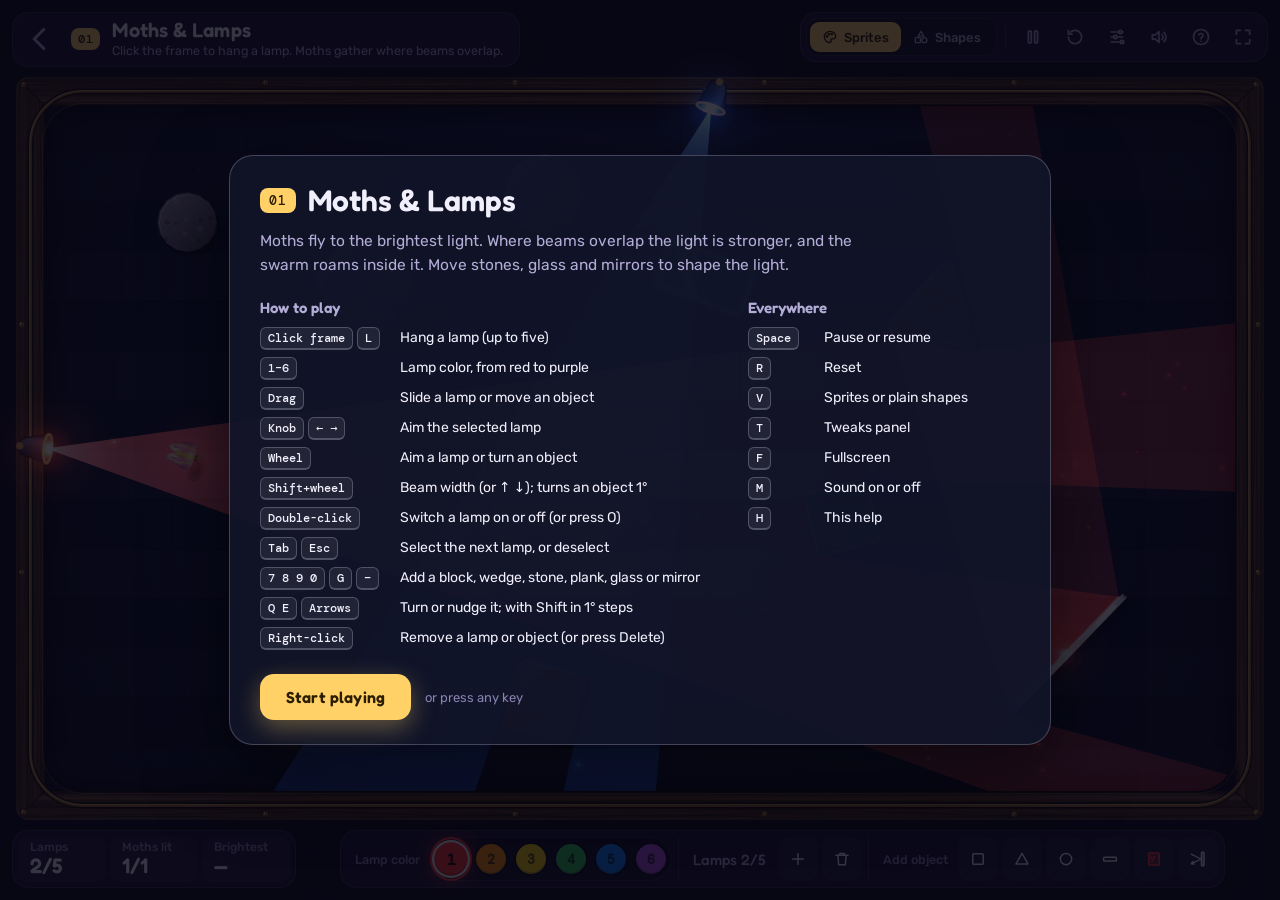
==== commit bf185f9b: "WIP: beam mirrors in progress Co-Authored-By: Claude Opus 5.5 <noreply@anthropic.com> Claude-Session" ====
--- a/lanhor/beam.html
+++ b/lanhor/beam.html
@@ -78,8 +78,9 @@
   ['circle', 0.42, 0.13, 0.06, 0, null],
   ['rect', 0.555, 0.25, 0.058, 20, 'blue'],    // in the blue beam: blue shines through
   ['triangle', 0.75, 0.3, 0.078, 12, null],
-  // in the red beam past the overlap: bounces part of it up into the dark top right (clear of the overlap)
-  ['mirror', 0.86, 0.8, 0.07, 134, null],
+  // in the red beam past the overlap: bounces part of it up into the dark top right (clear of the
+  // overlap); its top end tucks into the green pane's shadow, so no hairline of light slips past it
+  ['mirror', 0.86, 0.8, 0.075, 134, null],
   ['square', 0.67, 0.6, 0.058, -14, 'green'],  // in the red beam past the overlap: casts a red shadow
   ['square', 0.42, 0.87, 0.064, 16, null],
   ['triangle', 0.21, 0.67, 0.07, -24, 'red'],  // in the red beam: red shines through
@@ -120,7 +121,7 @@
   mapDirty: true,     // the light map is behind the beams
   floorDirty: true,
   obsRev: 0,          // bumped whenever object geometry or the room changes
-  basePieces: new Set(), baseValid: false,
+  basePieces: new Set(), baseValid: false, baseAt: -9,
   floorWasDirty: false, floorStale: false,
   nextId: 1,
   lampPlacedAt: -9,
@@ -128,11 +129,12 @@
   litCount: 0, level: -1, levelNext: -1, levelT: 0,   // level: beams making the light the swarm roams in
   cursor: '',
   ui: {},
+  counts: { beams: 0, maps: 0 },   // how often the beams and the light map were rebuilt (test API)
 };
 const hash = new Kit.SpatialHash(48);
 const railOut = { x: 0, y: 0, nx: 0, ny: 1 };
 const keyHold = new Map();
-const angBuf = [], tBuf = [], hoBuf = [], hfBuf = [], tsBuf = [];
+const angBuf = [], tBuf = [], hoBuf = [], hfBuf = [], tsBuf = [], eBuf = [];
 let polyBuf = [];
 const copyInto = (dst, src) => { dst.length = src.length; for (let i = 0; i < src.length; i++) dst[i] = src[i]; };
 const byNumber = (a, b) => a - b;
@@ -459,9 +461,9 @@
   return {
     lamp, depth, key, color: lamp.color, k: 1,   // k: strength factor (Mirror strength per bounce)
     sx: 0, sy: 0, c: 0, hw: 0,                   // source, and the window of its rays (center, half width)
-    mirror: null, face: -1, ax: 0, ay: 0, nx: 0, ny: 0,   // reflections: the face it leaves, outward normal
-    ang: [], t: [], ho: [], hf: [], ts: [],      // rays: relative angle, end and start distance, mirror face hit
-    poly: [], path: null, pathColor: '', far: 40, grad: null, gradKey: '',
+    mirror: null, ax: 0, ay: 0, nx: 0, ny: 0,    // reflections: the mirror it leaves, a point on that face, its outward normal
+    ang: [], t: [], ho: [], hf: [],              // rays: relative angle, length, the mirror and face each one ends on
+    poly: [], path: null, pathColor: '', pathAt: Kit.realTime, far: 40, grad: null, gradKey: '',   // pathAt: when its polygon last changed
     x0: 0, y0: 0, x1: 0, y1: 0,                  // bounding box of the polygon
     painted: { path: null, vis: -1, key: '' },   // what the sprite floor currently shows for this piece
   };
@@ -575,13 +577,14 @@
 
 // ================================================================== beams (visibility polygons)
 /** Distance along (dx, dy) to the first wall or object that blocks `color` (skip: the mirror a
- *  reflected ray leaves). Also leaves in rayHit / rayFace the mirror and face it ended on (else null / -1). */
-let rayHit = null, rayFace = -1;
+ *  reflected ray leaves). Also leaves in rayHit / rayFace the mirror and face it ended on (else null / -1),
+ *  and in rayEdge which edge stopped it (a wall: -1 … -4; an object edge: id·64 + edge). */
+let rayHit = null, rayFace = -1, rayEdge = 0;
 function castRay(ox, oy, dx, dy, color, skip) {
   const R = S.room;
-  let t = Infinity, hit = null, edge = -1;
-  if (dx > 1e-9) t = (R.x + R.w - ox) / dx; else if (dx < -1e-9) t = (R.x - ox) / dx;
-  if (dy > 1e-9) t = Math.min(t, (R.y + R.h - oy) / dy); else if (dy < -1e-9) t = Math.min(t, (R.y - oy) / dy);
+  let t = Infinity, hit = null, edge = -1, wall = 0;
+  if (dx > 1e-9) { t = (R.x + R.w - ox) / dx; wall = -1; } else if (dx < -1e-9) { t = (R.x - ox) / dx; wall = -2; }
+  if (dy > 1e-9) { const ty = (R.y + R.h - oy) / dy; if (ty < t) { t = ty; wall = -3; } } else if (dy < -1e-9) { const ty = (R.y - oy) / dy; if (ty < t) { t = ty; wall = -4; } }
   const obs = S.obstacles;
   for (let k = 0; k < obs.length; k++) {
     const o = obs[k];
@@ -604,15 +607,28 @@
   }
   const face = hit && isMirror(hit) && (edge === MIRROR_FACES[0] || edge === MIRROR_FACES[1]);
   rayHit = face ? hit : null; rayFace = face ? edge : -1;
+  rayEdge = hit ? hit.id * 64 + edge : wall;
   return t;
+}
+
+/** Far ends of a fan of rays as polygon points, leaving out every end whose neighbours stop on the same
+ *  edge (it lies on the straight line between them). Exact, and it keeps a beam's polygon the same when
+ *  only an object it cannot see moves (whose corners still add rays), so that beam stays baked. */
+function pushFarEnds(poly, ox, oy, c, ang, t, eid) {
+  const n = ang.length;
+  for (let i = 0; i < n; i++) {
+    if (i > 0 && i < n - 1 && eid[i] === eid[i - 1] && eid[i] === eid[i + 1]) continue;
+    const a = c + ang[i];
+    poly.push(ox + Math.cos(a) * t[i], oy + Math.sin(a) * t[i]);
+  }
 }
 
 /** Where two shadow edges almost line up (or a ray grazes the vertex between two edges), a run of
  *  rays slips through a gap thinner than a couple of pixels even at its far end, which draws a stray
  *  hairline across the room. Such a gap is closed: each of its rays stops where its nearer flanking
- *  neighbour does (and so ends on what that neighbour hit: ho / hf, the mirror and face). Wider gaps
- *  stay open as real thin rays of light. */
-function closeNeedles(ang, t, ho, hf) {
+ *  neighbour does (and so ends on what that neighbour hit: ho / hf the mirror and face, eid the edge).
+ *  Wider gaps stay open as real thin rays of light. */
+function closeNeedles(ang, t, ho, hf, eid) {
   const n = t.length, M = 8;   // a gap counts once its rays reach M px past both flanking hits
   for (let i = 1; i < n - 1; i++) {
     const left = t[i - 1];
@@ -624,7 +640,7 @@
         if ((ang[j + 1] - ang[i - 1]) * high < NEEDLE_PX) {
           for (let k = i; k <= j; k++) {
             const from = k - i < j - k ? i - 1 : j + 1;
-            t[k] = t[from]; ho[k] = ho[from]; hf[k] = hf[from];
+            t[k] = t[from]; ho[k] = ho[from]; hf[k] = hf[from]; eid[k] = eid[from];
           }
           i = j;
         }
@@ -657,25 +673,22 @@
   const c = S.roomCorners;
   for (let i = 0; i < 8; i += 2) addVert(c[i], c[i + 1]);
   angBuf.sort(byNumber);
-  tBuf.length = 0; hoBuf.length = 0; hfBuf.length = 0;
+  tBuf.length = 0; hoBuf.length = 0; hfBuf.length = 0; eBuf.length = 0;
   for (let i = 0; i < angBuf.length; i++) {
     const a = a0 + angBuf[i];
     tBuf.push(castRay(ox, oy, Math.cos(a), Math.sin(a), l.color));
-    hoBuf.push(rayHit); hfBuf.push(rayFace);
-  }
-  closeNeedles(angBuf, tBuf, hoBuf, hfBuf);
+    hoBuf.push(rayHit); hfBuf.push(rayFace); eBuf.push(rayEdge);
+  }
+  closeNeedles(angBuf, tBuf, hoBuf, hfBuf, eBuf);
   // the rays themselves (relative angle, length, mirror face hit): reflections start where they meet a mirror
   const P = fx.piece;
   copyInto(P.ang, angBuf); copyInto(P.t, tBuf); copyInto(P.ho, hoBuf); copyInto(P.hf, hfBuf);
   P.c = a0; P.hw = hw;
   poly.length = 0;
   poly.push(ox, oy);
+  pushFarEnds(poly, ox, oy, a0, angBuf, tBuf, eBuf);
   let far = 0;
-  for (let i = 0; i < angBuf.length; i++) {
-    const a = a0 + angBuf[i], t = tBuf[i];
-    poly.push(ox + Math.cos(a) * t, oy + Math.sin(a) * t);
-    if (t > far) far = t;
-  }
+  for (let i = 0; i < tBuf.length; i++) if (tBuf[i] > far) far = tBuf[i];
   // an unchanged beam keeps its path, so the sprite floor can leave it baked
   if (fx.path && fx.polyColor === l.color && samePoly(poly, fx.poly)) return;
   polyBuf = fx.poly; fx.poly = poly; fx.polyColor = l.color;
@@ -709,6 +722,7 @@
     for (const l of S.lamps) {
       if (l.on !== on || !l.fx.path) continue;
       const P = l.fx.piece, fx = l.fx;
+      if (P.path !== fx.path) P.pathAt = Kit.realTime;
       P.color = l.color; P.sx = l.ox; P.sy = l.oy; P.poly = fx.poly; P.path = fx.path; P.far = fx.far;
       polyBounds(P);
       out.push(P);
@@ -754,7 +768,7 @@
   const hw = Math.abs(span) / 2, c = t1 + span / 2;
   if (hw < 2e-5) return false;
   C.color = P.color; C.sx = sx; C.sy = sy; C.c = c; C.hw = hw;
-  C.mirror = o; C.face = face; C.ax = F.ax; C.ay = F.ay; C.nx = nx; C.ny = ny;
+  C.mirror = o; C.ax = F.ax; C.ay = F.ay; C.nx = nx; C.ny = ny;
   const color = P.color, ang = angBuf;
   ang.length = 0;
   const m = Math.max(1, Math.ceil((2 * hw) / RAY_STEP));
@@ -767,32 +781,29 @@
   const rc = S.roomCorners;
   for (let i = 0; i < 8; i += 2) addVert(rc[i], rc[i + 1]);
   ang.sort(byNumber);
-  tBuf.length = 0; hoBuf.length = 0; hfBuf.length = 0; tsBuf.length = 0;
+  tBuf.length = 0; hoBuf.length = 0; hfBuf.length = 0; tsBuf.length = 0; eBuf.length = 0;
   const base = (F.ax - sx) * nx + (F.ay - sy) * ny;   // how far the image sits behind the face line
   for (let i = 0; i < ang.length; i++) {
     const a = c + ang[i], dx = Math.cos(a), dy = Math.sin(a), dn = dx * nx + dy * ny;
     const ts = dn > 1e-9 ? base / dn : 0;   // where the ray crosses the face: the light starts there
     tsBuf.push(ts);
     tBuf.push(ts + castRay(sx + dx * ts, sy + dy * ts, dx, dy, color, o));
-    hoBuf.push(rayHit); hfBuf.push(rayFace);
-  }
-  closeNeedles(ang, tBuf, hoBuf, hfBuf);
-  copyInto(C.ang, ang); copyInto(C.t, tBuf); copyInto(C.ho, hoBuf); copyInto(C.hf, hfBuf); copyInto(C.ts, tsBuf);
+    hoBuf.push(rayHit); hfBuf.push(rayFace); eBuf.push(rayEdge);
+  }
+  closeNeedles(ang, tBuf, hoBuf, hfBuf, eBuf);
+  copyInto(C.ang, ang); copyInto(C.t, tBuf); copyInto(C.ho, hoBuf); copyInto(C.hf, hfBuf);
   // polygon: the lit stretch of the face, then the far ends of the rays
   const poly = polyBuf, last = ang.length - 1;
   poly.length = 0;
   poly.push(sx + Math.cos(c + ang[0]) * tsBuf[0], sy + Math.sin(c + ang[0]) * tsBuf[0]);
+  pushFarEnds(poly, sx, sy, c, ang, tBuf, eBuf);
   let far = 0;
-  for (let i = 0; i <= last; i++) {
-    const a = c + ang[i];
-    poly.push(sx + Math.cos(a) * tBuf[i], sy + Math.sin(a) * tBuf[i]);
-    far = Math.max(far, tBuf[i]);
-  }
+  for (let i = 0; i <= last; i++) if (tBuf[i] > far) far = tBuf[i];
   poly.push(sx + Math.cos(c + ang[last]) * tsBuf[last], sy + Math.sin(c + ang[last]) * tsBuf[last]);
   C.far = Math.max(far, 40);
   if (!(C.path && C.pathColor === color && samePoly(poly, C.poly))) {   // an unchanged piece keeps its path, so it stays baked in the floor
     polyBuf = C.poly; C.poly = poly;
-    C.path = polyPath2D(poly); C.pathColor = color;
+    C.path = polyPath2D(poly); C.pathColor = color; C.pathAt = Kit.realTime;
     C.grad = null;
   }
   polyBounds(C);
@@ -880,6 +891,7 @@
   S.dirty = false;
   S.floorDirty = true;
   S.mapDirty = true;
+  S.counts.beams++;
   for (const l of S.lamps) computeBeam(l);
   buildPieces();
   for (const o of S.obstacles) {
@@ -956,6 +968,7 @@
 
 function buildMap() {
   S.mapDirty = false;
+  S.counts.maps++;
   const M = MAP, R = S.room, s = S.scale, clear = spotClear();
   const size = clamp(44 * s, 36, 60);
   const cols = Math.max(1, Math.round(R.w / size)), rows = Math.max(1, Math.round(R.h / size)), n = cols * rows;
@@ -977,10 +990,10 @@
       }
     }
   }
-  // a narrow beam can slip between the sample points: sample along every beam's axis too
-  // (a reflection's axis starts on its mirror)
+  // a narrow beam can slip between the sample points: sample along every beam's axis too (a
+  // reflection's axis starts on its mirror; one wider than a cell at its far end is caught anyway)
   for (const p of S.pieces) {
-    if (!p.lamp.on) continue;
+    if (!p.lamp.on || (p.depth && 2 * p.hw * p.far > size)) continue;
     const ca = Math.cos(p.c), sa = Math.sin(p.c);
     let x0 = p.sx, y0 = p.sy, d0 = 52 * s;
     if (p.depth) {
@@ -2297,37 +2310,42 @@
 
 /** Visible brightness of a piece: its lamp's, times the strength left after its bounces. */
 const pieceVis = (p) => lampVis(p.lamp) * p.k;
-
-/** Additive gradient fill of one beam piece. Beam polygons stop at the room's bounding rectangle, so
- *  they are drawn unclipped and restoreRoomCorners() fixes the rounded corners afterwards
- *  (far cheaper than clipping every full-room gradient fill). */
+/** How strongly a piece shows in the floor: Sprites as above; Shapes draw a reflection exactly like a direct beam. */
+const floorVis = (p) => (Kit.isAbstract ? p.lamp.fx.power : pieceVis(p));
+
+/** Additive fill of one beam piece: a soft gradient (Sprites) or flat translucent color (Shapes). Beam
+ *  polygons stop at the room's bounding rectangle, so they are drawn unclipped and
+ *  restoreRoomCorners() fixes the rounded corners afterwards (far cheaper than clipping every fill). */
 function fillPiece(g, p) {
-  const vis = pieceVis(p);
+  const vis = floorVis(p);
   if (!p.path || vis <= 0.01) return;
-  g.globalAlpha = clamp(vis, 0, 1);
-  g.fillStyle = pieceGradient(p, g);
+  if (Kit.isAbstract) { g.globalAlpha = 0.5 * vis; g.fillStyle = BASE[p.color]; } else { g.globalAlpha = clamp(vis, 0, 1); g.fillStyle = pieceGradient(p, g); }
   g.fill(p.path);
 }
 
 function pieceChanged(p, key) {
   const q = p.painted;
-  return q.path !== p.path || q.vis !== pieceVis(p) || q.key !== key;
-}
-
-/** Sprites: the night floor with every beam piece, object and lamp mount, painted into f. Pieces that
- *  hold still stay baked in baseLayer (background + those pieces), so aiming, sliding or switching
- *  one lamp or turning one mirror re-rasters only the pieces that changed; `moving` (the lighting
- *  changed last frame too) is when re-baking the base pays off. */
+  return q.path !== p.path || q.vis !== floorVis(p) || q.key !== key;
+}
+
+const SETTLE = 0.4;   // s a piece must hold still, while the light keeps changing, before it is baked
+/** The floor with every beam piece (and in Sprites every object, lamp mount and mirror hit), painted
+ *  into f. Pieces that hold still stay baked in baseLayer (background + those pieces), so aiming,
+ *  sliding or switching one lamp or turning one mirror re-rasters only the pieces that change; while
+ *  the light keeps changing (`moving`) only pieces that have settled for a moment are baked, so a piece
+ *  that changes now and then (a far bounce of a turning mirror) never forces a re-bake every frame. */
 function paintLitFloor(f, moving) {
   S.floorDirty = false;
-  const dpr = Kit.dpr, W = bgLayer.width, H = bgLayer.height;
+  const dpr = Kit.dpr, W = bgLayer.width, H = bgLayer.height, now = Kit.realTime;
   if (!W || !H) return;
   for (const c of [floorLayer, baseLayer]) if (c.width !== W || c.height !== H) { c.width = W; c.height = H; S.baseValid = false; }
   const key = reachPx() + '';
+  const bakeable = (p) => !pieceChanged(p, key) && (!moving || now - p.pathAt >= SETTLE);
   let rebuild = !S.baseValid;
-  for (const p of S.basePieces) if (!S.pieces.includes(p) || pieceChanged(p, key)) rebuild = true;
-  if (moving) for (const p of S.pieces) if (!S.basePieces.has(p) && !pieceChanged(p, key)) rebuild = true;
+  for (const p of S.basePieces) if (!S.pieces.includes(p) || pieceChanged(p, key)) rebuild = true;   // a baked piece moved or went
+  if (moving && !rebuild && now - S.baseAt > 0.3) rebuild = S.pieces.some((p) => !S.basePieces.has(p) && bakeable(p));
   if (rebuild) {
+    S.baseAt = now;
     const b = baseLayer.getContext('2d');
     b.setTransform(1, 0, 0, 1, 0, 0);
     b.globalCompositeOperation = 'source-over';
@@ -2336,7 +2354,7 @@
     b.setTransform(dpr, 0, 0, dpr, 0, 0);
     b.globalCompositeOperation = 'lighter';
     S.basePieces.clear();
-    for (const p of S.pieces) if (!pieceChanged(p, key)) { fillPiece(b, p); S.basePieces.add(p); }
+    for (const p of S.pieces) if (bakeable(p)) { fillPiece(b, p); S.basePieces.add(p); }
     S.baseValid = true;
   }
   f.setTransform(1, 0, 0, 1, 0, 0);
@@ -2348,14 +2366,26 @@
   for (const p of S.pieces) {
     if (!S.basePieces.has(p)) fillPiece(f, p);
     const q = p.painted;
-    q.path = p.path; q.vis = pieceVis(p); q.key = key;
+    q.path = p.path; q.vis = floorVis(p); q.key = key;
   }
   f.globalCompositeOperation = 'source-over';
   f.globalAlpha = 1;
   restoreRoomCorners(f);
-  // objects and lamp mounts only change when the lighting does, so they live in this layer too
+  if (Kit.isAbstract) return;
+  // objects, lamp mounts and the light on mirrors only change when the lighting does, so they live in this layer too
   paintObstacles(f);
+  paintMirrorHits(f);
   for (const l of S.lamps) paintLampMount(f, l, 1);
+}
+
+/** Floor of either view: one blit of floorLayer while the light holds still; while it changes every
+ *  frame (drags, aiming, turning) it is composed straight onto the screen and baked again once it settles. */
+function drawFloor(ctx) {
+  const dirty = S.floorDirty, moving = dirty && S.floorWasDirty;
+  S.floorWasDirty = dirty;
+  if (moving) { paintLitFloor(ctx, true); S.floorStale = true; return; }
+  if (dirty || S.floorStale) { paintLitFloor(floorLayer.getContext('2d'), false); S.floorStale = false; }
+  ctx.drawImage(floorLayer, 0, 0, Kit.W, Kit.H);
 }
 
 /** Copy the background back into the four slivers between the room's rounded corners and its bounding rectangle. */
@@ -2524,8 +2554,30 @@
 }
 
 const LIGHT_HOT = Object.fromEntries(COLORS.map((c) => [c, U.mixHex(LIGHT[c], '#ffffff', 0.5)]));
-/** Live mirror effects (Sprites): a soft sheen sliding along each mirror, and where a beam meets one a
- *  bright stripe on the lit stretch, a glint and a faint flare in the beam's color. */
+/** Where a beam meets a mirror (Sprites, baked in the floor): a bright stripe on the lit stretch and,
+ *  for light that arrives directly or after one bounce, a faint flare in the beam's color. */
+const FLARE_K = 0.7;
+function paintMirrorHits(f) {
+  const s = S.scale;
+  f.save();
+  f.globalCompositeOperation = 'lighter';
+  f.lineCap = 'round';
+  f.lineWidth = 2.2 * s;
+  for (const h of S.mirrorHits) {
+    const vis = lampVis(h.lamp) * h.k;
+    if (vis < 0.02) continue;
+    f.globalAlpha = 0.8 * vis;
+    f.strokeStyle = LIGHT_HOT[h.color];
+    f.beginPath(); f.moveTo(h.x1, h.y1); f.lineTo(h.x2, h.y2); f.stroke();
+    if (h.k < FLARE_K) continue;
+    const len = Math.hypot(h.x2 - h.x1, h.y2 - h.y1);
+    f.globalAlpha = 0.4 * vis;
+    drawGlowSized(f, LIGHT[h.color], (h.x1 + h.x2) / 2, (h.y1 + h.y2) / 2, Math.round(clamp(len * 0.8, 40 * s, 100 * s) / 8) * 8);
+  }
+  f.restore();
+}
+
+/** Live mirror effects (Sprites): a soft sheen sliding along each mirror and a twinkling glint where a beam meets it. */
 function drawMirrorFx(ctx, t) {
   const s = S.scale;
   ctx.save();
@@ -2544,17 +2596,12 @@
     ctx.beginPath(); ctx.moveTo(o.bx + ux * a2, o.by + uy * a2); ctx.lineTo(o.bx + ux * b2, o.by + uy * b2);
     ctx.strokeStyle = `rgba(255,255,255,${0.5 * fade})`; ctx.lineWidth = hy * 0.9; ctx.stroke();
   }
+  const g = Math.round((28 * s) / 4) * 4;
   for (const h of S.mirrorHits) {
     const vis = lampVis(h.lamp) * h.k;
-    if (vis < 0.02) continue;
-    const mx = (h.x1 + h.x2) / 2, my = (h.y1 + h.y2) / 2, len = Math.hypot(h.x2 - h.x1, h.y2 - h.y1);
-    ctx.globalAlpha = 0.8 * vis;
-    ctx.strokeStyle = LIGHT_HOT[h.color]; ctx.lineWidth = 2.2 * s;
-    ctx.beginPath(); ctx.moveTo(h.x1, h.y1); ctx.lineTo(h.x2, h.y2); ctx.stroke();
-    ctx.globalAlpha = 0.38 * vis;
-    drawGlowSized(ctx, LIGHT[h.color], mx, my, Math.round(clamp(len * 1.1, 50 * s, 170 * s) / 8) * 8);
+    if (vis < 0.02 || h.k < FLARE_K) continue;
     ctx.globalAlpha = vis * (0.7 + 0.3 * Math.sin(t * 6.5 + h.o.id * 1.7));
-    drawGlowSized(ctx, '#ffffff', mx, my, Math.round(28 * s / 4) * 4);
+    drawGlowSized(ctx, '#ffffff', (h.x1 + h.x2) / 2, (h.y1 + h.y2) / 2, g);
   }
   ctx.restore();
 }
@@ -2611,13 +2658,14 @@
 let motePhase = 0;
 function drawMotes(ctx, t) {
   const R = S.room, s = S.scale, pieces = S.pieces, motes = S.motes;
-  motePhase = (motePhase + 1) % 3;
+  // the light test is spread over three frames (six with many reflections); a mote drifts about a pixel meanwhile
+  const spread = pieces.length > 12 ? 6 : 3;
+  motePhase = (motePhase + 1) % spread;
   ctx.fillStyle = 'rgba(190,205,255,0.09)';
   ctx.beginPath();
   for (let k = 0; k < motes.length; k++) {
     const d = motes[k], x = R.x + d.u * R.w, y = R.y + d.v * R.h;
-    // the light test is spread over three frames; a mote drifts far less than a pixel meanwhile
-    if (k % 3 === motePhase) {
+    if (k % spread === motePhase) {
       d.mask = 0; d.lit = 0;
       for (const p of pieces) {
         const vis = lampVis(p.lamp);
@@ -2819,21 +2867,6 @@
 }
 
 // ================================================================== rendering: shapes
-/** Flat translucent fill per beam piece; a reflection looks exactly like a direct beam. */
-function drawBeamsShapes(ctx) {
-  ctx.save();
-  ctx.clip(S.roomPath);
-  ctx.globalCompositeOperation = 'lighter';
-  for (const p of S.pieces) {
-    const pw = p.lamp.fx.power;
-    if (!p.path || pw <= 0.01) continue;
-    ctx.globalAlpha = 0.5 * pw;
-    ctx.fillStyle = BASE[p.color];
-    ctx.fill(p.path);
-  }
-  ctx.restore();
-}
-
 function drawObstaclesShapes(ctx) {
   for (const o of S.obstacles) {
     polyPath(ctx, o.points, 0);
@@ -3103,23 +3136,14 @@
   updateParticles(rdt);
   if (S.dirty) recomputeBeams();
 
+  drawFloor(ctx);
   if (abs) {
-    ctx.drawImage(bgLayer, 0, 0, Kit.W, Kit.H);
-    drawBeamsShapes(ctx);
     drawObstaclesShapes(ctx);
     drawObjectFlashes(ctx);
     drawAgentsShapes(ctx);
     drawParticlesShapes(ctx);
     for (const l of S.lamps) drawLampShapes(ctx, l, 1, l.color, l.on);
   } else {
-    // a still floor is one blit of floorLayer; while the lighting changes every frame (drags, aiming)
-    // the floor is composed straight onto the screen and baked again once it holds still
-    const dirty = S.floorDirty, moving = dirty && S.floorWasDirty;
-    S.floorWasDirty = dirty;
-    if (moving) { paintLitFloor(ctx, true); S.floorStale = true; } else {
-      if (dirty || S.floorStale) { paintLitFloor(floorLayer.getContext('2d'), false); S.floorStale = false; }
-      ctx.drawImage(floorLayer, 0, 0, Kit.W, Kit.H);
-    }
     drawObjectFlashes(ctx);
     drawMirrorFx(ctx, rt);
     if (tw('dust')) drawMotes(ctx, rt);
@@ -3215,8 +3239,8 @@
   sprite: svgIcon('<rect x="5" y="4" width="14" height="16" rx="1.5" fill="currentColor" fill-opacity="0.3"/><path d="M9 8.5l-1.6 2.8M13 8.5l-4.2 7.2"/>'),
   abstract: svgIcon('<rect x="5" y="5" width="14" height="14" fill="currentColor" fill-opacity="0.35"/>'),
 };
-// a slanted mirror with a ray bouncing off it (a mechanic, so the same in both views)
-const MIRROR_ICON = svgIcon('<path d="M6 20.5L20.5 6" stroke-width="3.2"/><path d="M2.5 13.2h10.6V2.8" stroke-width="1.6"/><path d="M10.6 5.3l2.5-2.5 2.5 2.5" stroke-width="1.6"/>');
+// a ray bouncing off a mirror pane (a mechanic, so the same in both views)
+const MIRROR_ICON = svgIcon('<rect x="16.6" y="3" width="3.4" height="18" rx="1" fill="currentColor" fill-opacity="0.35"/><path d="M3 5.5l13 6.5L3 18.5M7 18.7L3 18.5l2.15-3.37" stroke-width="1.7"/>');
 
 // Toy-local styles (kit.css stays shared), more specific than the kit's own rules: the color bar (six
 // round swatches in one pill), a slightly tighter toolbar, and a help card whose "How to play" column
@@ -3399,6 +3423,8 @@
     return S.pieces.map((p) => ({ lamp: p.lamp, depth: p.depth, poly: p.poly.slice(), color: p.color, strength: p.k, source: { x: p.sx, y: p.sy }, mirror: S.obstacles.indexOf(p.mirror) }));
   },
   reflectRay,
+  /** How many times the beams (with their reflections) and the light map have been rebuilt. */
+  get counters() { return Object.assign({}, S.counts); },
   /** Where light meets a mirror face: [{mirror (obstacle index), x1, y1, x2, y2 (the lit stretch), color, strength}]. */
   mirrorHits: () => {
     if (S.dirty) recomputeBeams();
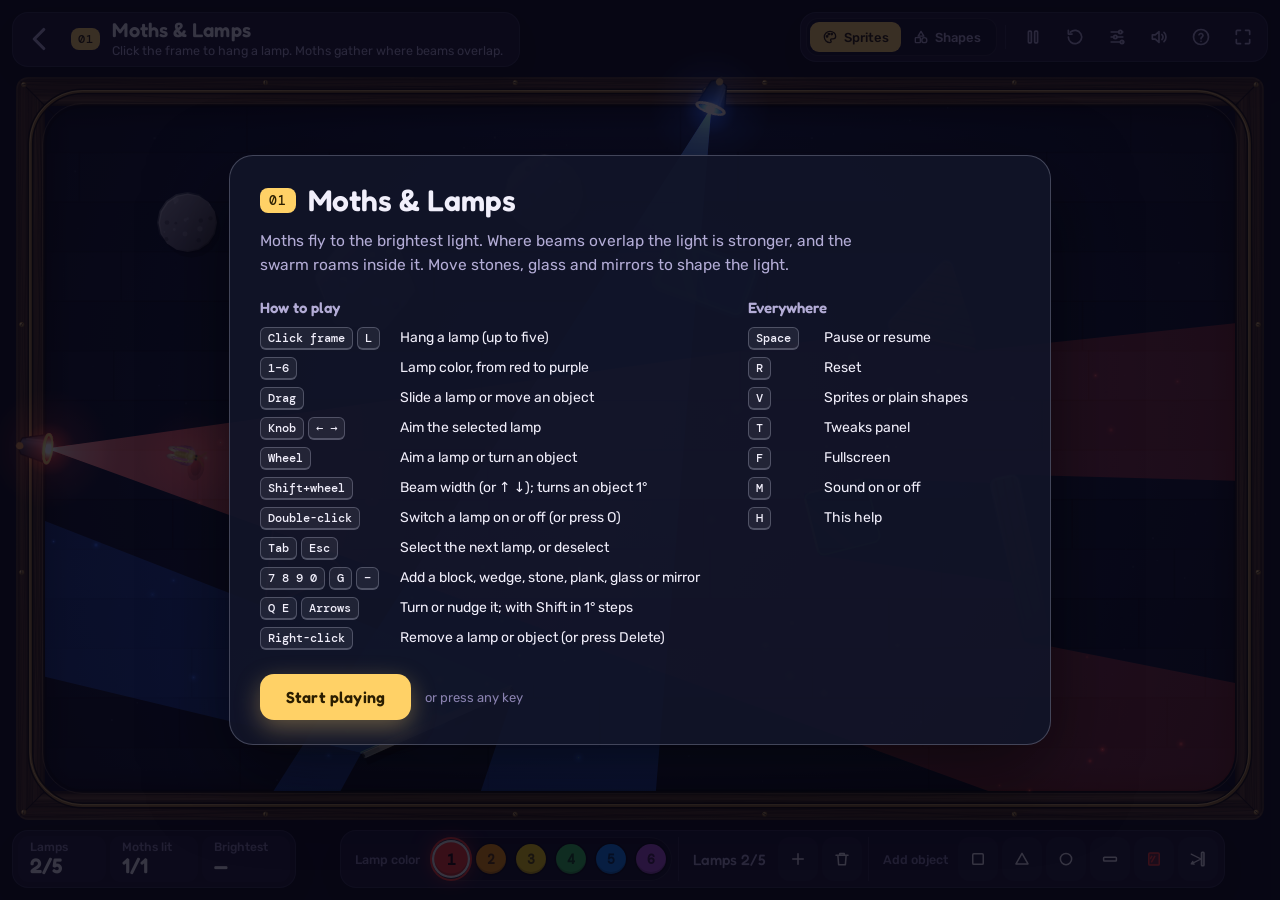
==== commit 23d091bc: "Beam mirrors: first complete build (v3 suite 57/58, v2 suite all non-fps green); QA in progress Co-A" ====
--- a/lanhor/beam.html
+++ b/lanhor/beam.html
@@ -78,11 +78,11 @@
   ['circle', 0.42, 0.13, 0.06, 0, null],
   ['rect', 0.555, 0.25, 0.058, 20, 'blue'],    // in the blue beam: blue shines through
   ['triangle', 0.75, 0.3, 0.078, 12, null],
-  // in the red beam past the overlap: bounces part of it up into the dark top right (clear of the
-  // overlap); its top end tucks into the green pane's shadow, so no hairline of light slips past it
-  ['mirror', 0.86, 0.8, 0.075, 134, null],
+  ['bar', 0.82, 0.66, 0.075, 78, null],
   ['square', 0.67, 0.6, 0.058, -14, 'green'],  // in the red beam past the overlap: casts a red shadow
-  ['square', 0.42, 0.87, 0.064, 16, null],
+  // in the blue beam below the overlap: bounces it left along the floor into the dark corner, clear of
+  // the overlap and of the red beam (with the blue lamp off the red beam is a plain single beam again)
+  ['mirror', 0.33, 0.9, 0.075, 156, null],
   ['triangle', 0.21, 0.67, 0.07, -24, 'red'],  // in the red beam: red shines through
   ['circle', 0.12, 0.17, 0.045, 0, null],
 ];
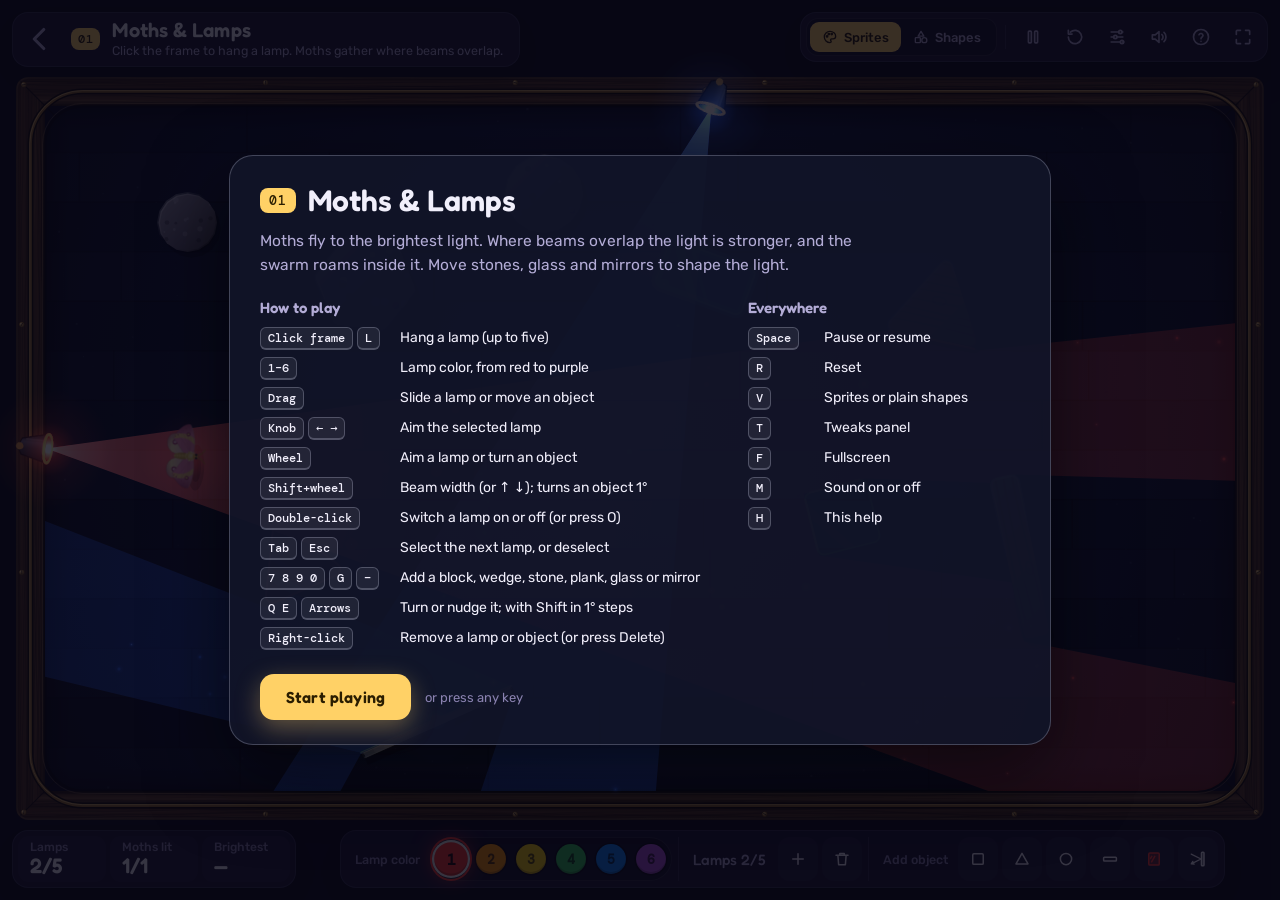
==== commit a8576cef: "WIP: beam mirrors QA fixes in progress Co-Authored-By: Claude Opus 5.5 <noreply@anthropic.com> Claud" ====
--- a/lanhor/beam.html
+++ b/lanhor/beam.html
@@ -714,11 +714,16 @@
 
 /** Every beam piece: each lamp's direct beam, then (breadth first, so every lamp gets its first bounces
  *  before anyone's third) the reflections off each lit stretch of a mirror face, up to the bounce limit
- *  and MAX_REFLECTIONS in all. Also lists where light meets a mirror (S.mirrorHits, for the glints). */
+ *  and MAX_REFLECTIONS in all. Lamps that are on get the whole budget first; lamps switched off (whose
+ *  light still fades out) only what is left, so switching one off never takes bounces from the others.
+ *  Also lists where light meets a mirror (S.mirrorHits, for the glints). */
 function buildPieces() {
   const out = S.pieces, prev = S.pieceByKey, next = new Map();
   out.length = 0; S.mirrorHits.length = 0;
-  for (const on of [true, false]) {   // lamps that are on claim the reflection budget first
+  const limit = Math.round(tw('bounces')), K = tw('mirrorK');
+  let made = 0;
+  for (const on of [true, false]) {
+    const q0 = out.length;
     for (const l of S.lamps) {
       if (l.on !== on || !l.fx.path) continue;
       const P = l.fx.piece, fx = l.fx;
@@ -727,10 +732,15 @@
       polyBounds(P);
       out.push(P);
     }
-  }
-  const limit = Math.round(tw('bounces')), K = tw('mirrorK');
-  let made = 0;
-  for (let q = 0; q < out.length; q++) {
+    made = reflectAll(out, q0, prev, next, limit, K, made);
+  }
+  S.pieceByKey = next;
+}
+
+/** Breadth-first reflections of the pieces out[q0…] (and of their own reflections), adding at most
+ *  MAX_REFLECTIONS − made pieces; returns the new count. */
+function reflectAll(out, q0, prev, next, limit, K, made) {
+  for (let q = q0; q < out.length; q++) {
     const P = out[q], n = P.t.length, h0 = S.mirrorHits.length;
     // runs of neighbouring rays that end on the same mirror face: each is a lit stretch of that face
     for (let a = 0; a < n; a++) {
@@ -747,14 +757,14 @@
       const x2 = P.sx + Math.cos(cb) * P.t[b], y2 = P.sy + Math.sin(cb) * P.t[b];
       a = b;
       if (Math.hypot(x2 - x1, y2 - y1) < 1) continue;
-      S.mirrorHits.push({ o, face, x1, y1, x2, y2, color: P.color, k: P.k, lamp: P.lamp });
+      S.mirrorHits.push({ o, face, x1, y1, x2, y2, color: P.color, k: P.k, depth: P.depth, lamp: P.lamp });
       if (P.depth >= limit || made >= MAX_REFLECTIONS) continue;
       const key = P.key + '>' + run;
       const C = prev.get(key) || makePiece(P.lamp, P.depth + 1, key);
       if (reflectPiece(C, P, o, face, x1, y1, x2, y2)) { C.k = P.k * K; out.push(C); next.set(key, C); made++; }
     }
   }
-  S.pieceByKey = next;
+  return made;
 }
 
 /** Reflection of parent piece P off the stretch (x1, y1)–(x2, y2) of mirror o's face: rays from P's
@@ -2556,7 +2566,7 @@
 const LIGHT_HOT = Object.fromEntries(COLORS.map((c) => [c, U.mixHex(LIGHT[c], '#ffffff', 0.5)]));
 /** Where a beam meets a mirror (Sprites, baked in the floor): a bright stripe on the lit stretch and,
  *  for light that arrives directly or after one bounce, a faint flare in the beam's color. */
-const FLARE_K = 0.7;
+const FLARE_DEPTH = 1;   // the bounces light may have made and still flare (and glint) where it meets a mirror
 function paintMirrorHits(f) {
   const s = S.scale;
   f.save();
@@ -2569,7 +2579,7 @@
     f.globalAlpha = 0.8 * vis;
     f.strokeStyle = LIGHT_HOT[h.color];
     f.beginPath(); f.moveTo(h.x1, h.y1); f.lineTo(h.x2, h.y2); f.stroke();
-    if (h.k < FLARE_K) continue;
+    if (h.depth > FLARE_DEPTH) continue;
     const len = Math.hypot(h.x2 - h.x1, h.y2 - h.y1);
     f.globalAlpha = 0.4 * vis;
     drawGlowSized(f, LIGHT[h.color], (h.x1 + h.x2) / 2, (h.y1 + h.y2) / 2, Math.round(clamp(len * 0.8, 40 * s, 100 * s) / 8) * 8);
@@ -2599,7 +2609,7 @@
   const g = Math.round((28 * s) / 4) * 4;
   for (const h of S.mirrorHits) {
     const vis = lampVis(h.lamp) * h.k;
-    if (vis < 0.02 || h.k < FLARE_K) continue;
+    if (vis < 0.02 || h.depth > FLARE_DEPTH) continue;
     ctx.globalAlpha = vis * (0.7 + 0.3 * Math.sin(t * 6.5 + h.o.id * 1.7));
     drawGlowSized(ctx, '#ffffff', (h.x1 + h.x2) / 2, (h.y1 + h.y2) / 2, g);
   }
@@ -3301,7 +3311,7 @@
   });
   S.ui.mirrorBtn = Kit.ui.button({
     parent: gObj, icon: MIRROR_ICON, iconOnly: true, key: '−',
-    tip: 'Add a mirror: it bounces the light (Shift turns it in 1° steps)',
+    tip: 'Add a mirror: it bounces the light (the wheel turns it, with Shift in 1° steps)',
     onClick: () => addObject('mirror'),
   });
   setColor(S.color, false);
@@ -3425,10 +3435,11 @@
   reflectRay,
   /** How many times the beams (with their reflections) and the light map have been rebuilt. */
   get counters() { return Object.assign({}, S.counts); },
-  /** Where light meets a mirror face: [{mirror (obstacle index), x1, y1, x2, y2 (the lit stretch), color, strength}]. */
+  /** Where light meets a mirror face: [{mirror (obstacle index), x1, y1, x2, y2 (the lit stretch), color,
+   *  strength, depth (the bounces the light made before it got here)}]. */
   mirrorHits: () => {
     if (S.dirty) recomputeBeams();
-    return S.mirrorHits.map((h) => ({ mirror: S.obstacles.indexOf(h.o), x1: h.x1, y1: h.y1, x2: h.x2, y2: h.y2, color: h.color, strength: h.k }));
+    return S.mirrorHits.map((h) => ({ mirror: S.obstacles.indexOf(h.o), x1: h.x1, y1: h.y1, x2: h.x2, y2: h.y2, color: h.color, strength: h.k, depth: h.depth }));
   },
 };
 </script>
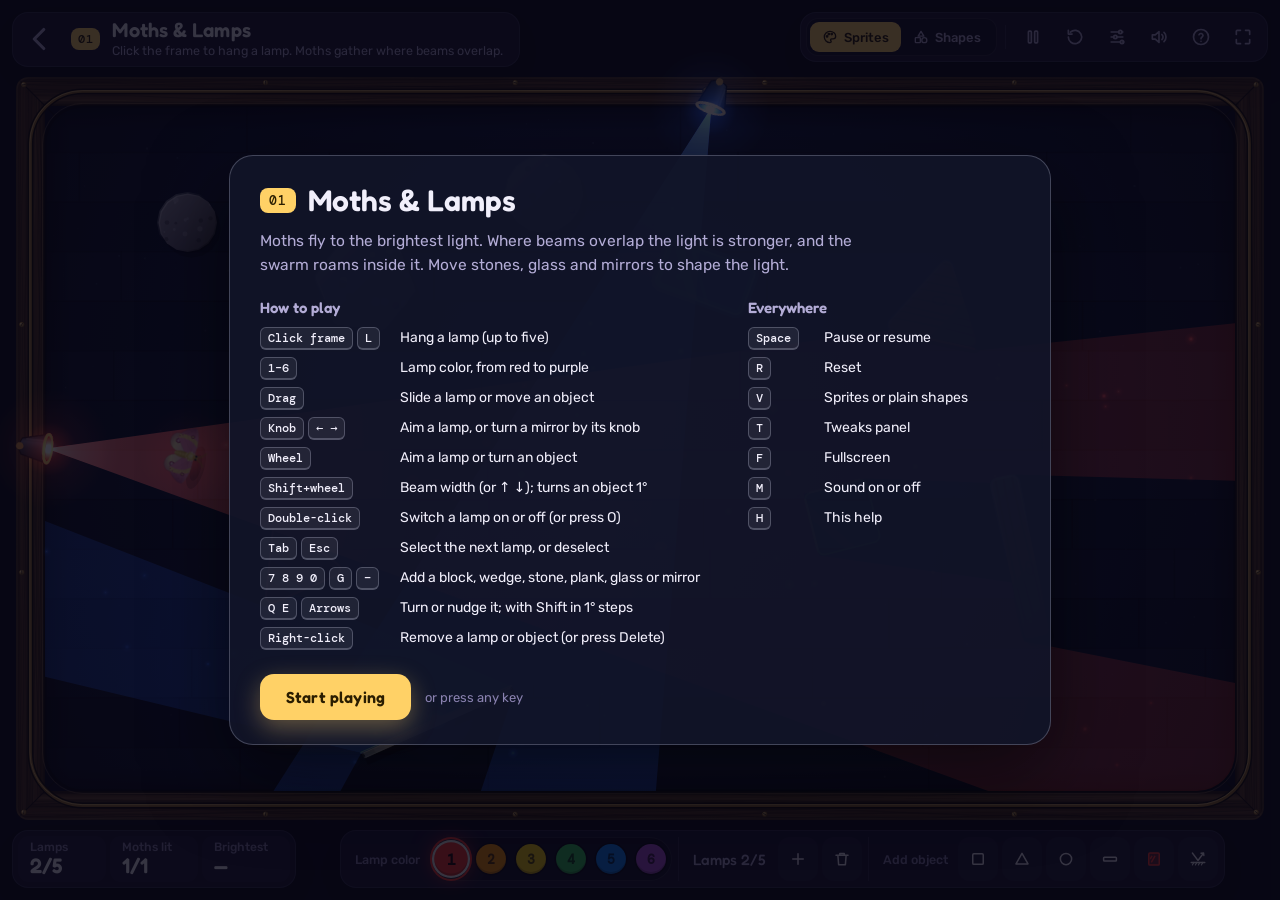
==== commit ef6f1a8b: "WIP: beam mirrors review improvements in progress Co-Authored-By: Claude Opus 5.5 <noreply@anthropic" ====
--- a/lanhor/beam.html
+++ b/lanhor/beam.html
@@ -114,7 +114,7 @@
   pieceByKey: new Map(), mirrorHits: [],   // reflected pieces by their path of faces (kept while unchanged); where light meets a mirror
   color: 'red',
   selLamp: null, selObj: null,
-  hover: { lamp: null, obj: null, handle: false, frame: false },
+  hover: { lamp: null, obj: null, handle: false, turn: false, frame: false },   // handle: a lamp's aim knob; turn: a mirror's knob
   ghost: { x: 0, y: 0, nx: 0, ny: 1, angle: 0, on: false, id: 0, fx: { pulse: 0 } },   // doubles as a lamp for drawing
   drag: null,
   dirty: true,
@@ -376,7 +376,7 @@
   Kit.sfx('pop', { pitch: isMirror(o) ? 1.3 : rand(0.9, 1.1) });
   if (isMirror(o) && !S.mirrorToastShown) {
     S.mirrorToastShown = true;
-    Kit.toast('A mirror bounces the light. Turn it with the wheel.', { tone: 'info', ms: 2600 });
+    Kit.toast('A mirror bounces the light. Turn it by its knob or the wheel.', { tone: 'info', ms: 2600 });
   }
   S.dirty = true;
   return o;
@@ -393,6 +393,17 @@
   out.ax = a.x; out.ay = a.y; out.bx = b.x; out.by = b.y; out.nx = nx; out.ny = ny;
   return out;
 }
+
+/** The turn knob of a selected mirror: on its axis just past one end (the +end, unless only the other end's
+ *  knob stays in the room). `end` (±1) pins the end, so a knob being dragged never jumps to the other one. */
+const knobOut = { x: 0, y: 0, end: 1 };
+function mirrorKnob(o, end, out = knobOut) {
+  const d = 1.6 * o.r + clamp(26 * S.scale, 22, 40), c = Math.cos(o.rot), s = Math.sin(o.rot);
+  if (!end) end = inRoom(o.bx + c * d, o.by + s * d, 12) || !inRoom(o.bx - c * d, o.by - s * d, 12) ? 1 : -1;
+  out.x = o.bx + c * d * end; out.y = o.by + s * d * end; out.end = end;
+  return out;
+}
+const knobHitR = () => Math.max(14, 13 * S.scale);
 
 /** Pointer over an object; a mirror is thin, so it also counts within a few pixels of it. */
 function overObject(o, x, y) {
@@ -1681,20 +1692,23 @@
 
 // ================================================================== input
 function updateHover(x, y) {
-  const h = S.hover, s = S.scale;
-  h.handle = false; h.lamp = null; h.obj = null; h.frame = false;
-  const sl = S.selLamp;
+  const h = S.hover;
+  h.handle = false; h.turn = false; h.lamp = null; h.obj = null; h.frame = false;
+  const sl = S.selLamp, so = S.selObj;
   if (sl) {
     const L = handleLen();
     const hx = sl.ox + Math.cos(sl.angle) * L, hy = sl.oy + Math.sin(sl.angle) * L;
-    if (U.dist(x, y, hx, hy) < Math.max(14, 13 * s)) h.handle = true;
-  }
-  if (!h.handle) {
+    if (U.dist(x, y, hx, hy) < knobHitR()) h.handle = true;
+  } else if (so && isMirror(so)) {
+    const k = mirrorKnob(so, S.drag && S.drag.kind === 'turn' ? S.drag.end : 0);
+    if (U.dist(x, y, k.x, k.y) < knobHitR()) h.turn = true;
+  }
+  if (!h.handle && !h.turn) {
     const hitR = Math.max(18, S.band * 0.75);
     let bd = hitR;
     for (const l of S.lamps) { const d = U.dist(x, y, l.x, l.y); if (d < bd) { bd = d; h.lamp = l; } }
   }
-  if (!h.handle && !h.lamp) {
+  if (!h.handle && !h.turn && !h.lamp) {
     for (let i = S.obstacles.length - 1; i >= 0; i--) {
       if (overObject(S.obstacles[i], x, y)) { h.obj = S.obstacles[i]; break; }
     }
@@ -1708,7 +1722,7 @@
   S.ghost.on = h.frame;
   let cur = 'default';
   if (S.drag) cur = 'grabbing';
-  else if (h.handle || h.lamp || h.obj) cur = 'grab';
+  else if (h.handle || h.turn || h.lamp || h.obj) cur = 'grab';
   else if (h.frame) cur = S.lamps.length >= MAX_LAMPS ? 'not-allowed' : 'copy';
   if (cur !== S.cursor) { S.cursor = cur; Kit.canvas.style.cursor = cur; }
 }
@@ -1755,6 +1769,9 @@
   if (p.button !== 0) return;
   if (h.handle) {
     S.drag = { kind: 'aim', lamp: S.selLamp };
+  } else if (h.turn) {
+    S.drag = { kind: 'turn', obj: S.selObj, end: mirrorKnob(S.selObj).end };
+    Kit.sfx('click', { pitch: 1.1 });
   } else if (h.lamp) {
     selectLamp(h.lamp);
     S.drag = { kind: 'lamp', lamp: h.lamp, sx: p.x, sy: p.y, moved: false };
@@ -1780,6 +1797,13 @@
     if (d.kind === 'aim') {
       const l = d.lamp;
       setAim(l, angleDiff(Math.atan2(l.ny, l.nx), Math.atan2(p.y - l.oy, p.x - l.ox)));
+    } else if (d.kind === 'turn') {
+      // the grabbed end follows the pointer round the mirror's centre (whole degrees with Shift)
+      const o = d.obj;
+      let a = Math.atan2(p.y - o.by, p.x - o.bx) + (d.end < 0 ? Math.PI : 0);
+      if (p.shift) a = Math.round(a / DEG) * DEG;
+      const da = angleDiff(o.rot, a);
+      if (Math.abs(da) > 1e-5) rotateObstacle(o, da);
     } else if (d.kind === 'lamp') {
       if (!d.moved && U.dist(p.x, p.y, d.sx, d.sy) < 4) return;
       d.moved = true;
@@ -3109,19 +3133,35 @@
     ctx.stroke();
     ctx.setLineDash([]);
     ctx.globalAlpha = 1;
-    const hot = S.hover.handle || (S.drag && S.drag.kind === 'aim');
-    const kr = (hot ? 11 : 9) * s;
-    if (hot) { ctx.fillStyle = abs ? 'rgba(255,255,255,0.25)' : 'rgba(255,209,102,0.3)'; ctx.beginPath(); ctx.arc(hx, hy, kr * 1.8, 0, TAU); ctx.fill(); }
-    ctx.fillStyle = ui;
-    ctx.strokeStyle = abs ? SH.bg : '#2a1d00';
-    ctx.lineWidth = 2;
-    ctx.beginPath(); ctx.arc(hx, hy, kr, 0, TAU); ctx.fill(); ctx.stroke();
-    // little rotate arrows on the knob
-    ctx.strokeStyle = abs ? SH.bg : '#2a1d00'; ctx.lineWidth = 1.6;
-    ctx.beginPath(); ctx.arc(hx, hy, kr * 0.5, l.angle + 0.5, l.angle + 2.6); ctx.stroke();
-    ctx.beginPath(); ctx.arc(hx, hy, kr * 0.5, l.angle + 3.6, l.angle + 5.7); ctx.stroke();
+    drawKnob(ctx, hx, hy, l.angle, S.hover.handle || (S.drag && S.drag.kind === 'aim'));
     ctx.restore();
   }
+  // selected mirror: its turn knob just past one end, joined to it by a thin guide on its axis
+  if (so && isMirror(so)) {
+    const k = mirrorKnob(so, S.drag && S.drag.kind === 'turn' ? S.drag.end : 0), tip = 1.6 * so.r;
+    const ux = Math.cos(so.rot) * k.end, uy = Math.sin(so.rot) * k.end;
+    ctx.save();
+    ctx.globalAlpha = 0.55; ctx.setLineDash([4, 5]); ctx.lineWidth = 1.5;
+    ctx.strokeStyle = abs ? SH.white : 'rgba(255,255,255,0.85)';
+    ctx.beginPath(); ctx.moveTo(so.bx + ux * (tip + 4 * s), so.by + uy * (tip + 4 * s)); ctx.lineTo(k.x, k.y); ctx.stroke();
+    ctx.setLineDash([]);
+    ctx.globalAlpha = 1;
+    drawKnob(ctx, k.x, k.y, so.rot, S.hover.turn || (S.drag && S.drag.kind === 'turn'));
+    ctx.restore();
+  }
+}
+
+/** A round knob with two little rotate arrows (a lamp's aim, a mirror's turn); `hot` while hovered or dragged. */
+function drawKnob(ctx, x, y, ang, hot) {
+  const abs = Kit.isAbstract, kr = (hot ? 11 : 9) * S.scale, ink = abs ? SH.bg : '#2a1d00';
+  if (hot) { ctx.fillStyle = abs ? 'rgba(255,255,255,0.25)' : 'rgba(255,209,102,0.3)'; ctx.beginPath(); ctx.arc(x, y, kr * 1.8, 0, TAU); ctx.fill(); }
+  ctx.fillStyle = abs ? SH.white : ACCENT;
+  ctx.strokeStyle = ink;
+  ctx.lineWidth = 2;
+  ctx.beginPath(); ctx.arc(x, y, kr, 0, TAU); ctx.fill(); ctx.stroke();
+  ctx.lineWidth = 1.6;
+  ctx.beginPath(); ctx.arc(x, y, kr * 0.5, ang + 0.5, ang + 2.6); ctx.stroke();
+  ctx.beginPath(); ctx.arc(x, y, kr * 0.5, ang + 3.6, ang + 5.7); ctx.stroke();
 }
 
 function render(ctx, rdt) {
@@ -3192,7 +3232,7 @@
 
 function refreshHint() {
   if (S.selLamp) Kit.setHint('Drag the knob or press ← → to aim. ↑ ↓ width, 1–6 color, O on or off.');
-  else if (S.selObj && isMirror(S.selObj)) Kit.setHint('Turn the mirror with the wheel or Q E, hold Shift for 1° steps. Drag to move it.');
+  else if (S.selObj && isMirror(S.selObj)) Kit.setHint('Turn the mirror by its knob, the wheel or Q E; Shift for 1° steps.');
   else if (S.selObj) Kit.setHint('Drag to move it. Wheel or Q E rotates, Shift for 1° steps. Delete removes it.');
   else Kit.setHint(null);
 }
@@ -3203,7 +3243,7 @@
   const R = S.room, s = S.scale;
   S.lamps = []; S.obstacles = []; S.moths = [];
   S.selLamp = null; S.selObj = null; S.drag = null;
-  S.hover.lamp = null; S.hover.obj = null; S.hover.handle = false;
+  S.hover.lamp = null; S.hover.obj = null; S.hover.handle = false; S.hover.turn = false;
   S.level = -1;
   partN = 0;
   for (const [kind, cx, cy, size, rot, glass] of DEFAULT_OBJECTS) {
@@ -3249,8 +3289,8 @@
   sprite: svgIcon('<rect x="5" y="4" width="14" height="16" rx="1.5" fill="currentColor" fill-opacity="0.3"/><path d="M9 8.5l-1.6 2.8M13 8.5l-4.2 7.2"/>'),
   abstract: svgIcon('<rect x="5" y="5" width="14" height="14" fill="currentColor" fill-opacity="0.35"/>'),
 };
-// a ray bouncing off a mirror pane (a mechanic, so the same in both views)
-const MIRROR_ICON = svgIcon('<rect x="16.6" y="3" width="3.4" height="18" rx="1" fill="currentColor" fill-opacity="0.35"/><path d="M3 5.5l13 6.5L3 18.5M7 18.7L3 18.5l2.15-3.37" stroke-width="1.7"/>');
+// the textbook mirror symbol (a line hatched on its back) with a ray bouncing off it: a mechanic, so the same in both views
+const MIRROR_ICON = svgIcon('<path d="M3 16.5h18"/><path d="M6.5 16.5l-2 3.5M10.5 16.5l-2 3.5M14.5 16.5l-2 3.5M18.5 16.5l-2 3.5" stroke-width="1.4"/><path d="M4.5 4L12 14l7.5-10M16 4.3l3.5-.3.3 3.4" stroke-width="1.8"/>');
 
 // Toy-local styles (kit.css stays shared), more specific than the kit's own rules: the color bar (six
 // round swatches in one pill), a slightly tighter toolbar, and a help card whose "How to play" column
@@ -3311,7 +3351,7 @@
   });
   S.ui.mirrorBtn = Kit.ui.button({
     parent: gObj, icon: MIRROR_ICON, iconOnly: true, key: '−',
-    tip: 'Add a mirror: it bounces the light (the wheel turns it, with Shift in 1° steps)',
+    tip: 'Add a mirror: it bounces the light (turn it by its knob or the wheel)',
     onClick: () => addObject('mirror'),
   });
   setColor(S.color, false);
@@ -3343,7 +3383,7 @@
     { keys: ['Click frame', 'L'], label: { sprite: 'Hang a lamp (up to five)', abstract: 'Add a light (up to five)' } },
     { keys: ['1–6'], label: { sprite: 'Lamp color, from red to purple', abstract: 'Light color, from red to purple' } },
     { keys: ['Drag'], label: { sprite: 'Slide a lamp or move an object', abstract: 'Slide a light or move an object' } },
-    { keys: ['Knob', '← →'], label: { sprite: 'Aim the selected lamp', abstract: 'Aim the selected light' } },
+    { keys: ['Knob', '← →'], label: { sprite: 'Aim a lamp, or turn a mirror by its knob', abstract: 'Aim a light, or turn a mirror by its knob' } },
     { keys: ['Wheel'], label: { sprite: 'Aim a lamp or turn an object', abstract: 'Aim a light or turn an object' } },
     { keys: ['Shift+wheel'], label: 'Beam width (or ↑ ↓); turns an object 1°' },
     { keys: ['Double-click'], label: { sprite: 'Switch a lamp on or off (or press O)', abstract: 'Switch a light on or off (or press O)' } },
@@ -3382,7 +3422,7 @@
   pointerDown,
   pointerMove,
   pointerUp,
-  pointerLeave: () => { S.hover.lamp = null; S.hover.obj = null; S.hover.handle = false; S.hover.frame = false; S.ghost.on = false; },
+  pointerLeave: () => { S.hover.lamp = null; S.hover.obj = null; S.hover.handle = false; S.hover.turn = false; S.hover.frame = false; S.ghost.on = false; },
   wheel,
   dblclick,
   keydown,
@@ -3433,6 +3473,8 @@
     return S.pieces.map((p) => ({ lamp: p.lamp, depth: p.depth, poly: p.poly.slice(), color: p.color, strength: p.k, source: { x: p.sx, y: p.sy }, mirror: S.obstacles.indexOf(p.mirror) }));
   },
   reflectRay,
+  /** The selected mirror's turn knob {x, y, end (±1: the end it sits past)}, or null when no mirror is selected. */
+  mirrorKnob: () => (S.selObj && isMirror(S.selObj) ? Object.assign({}, mirrorKnob(S.selObj, S.drag && S.drag.kind === 'turn' ? S.drag.end : 0)) : null),
   /** How many times the beams (with their reflections) and the light map have been rebuilt. */
   get counters() { return Object.assign({}, S.counts); },
   /** Where light meets a mirror face: [{mirror (obstacle index), x1, y1, x2, y2 (the lit stretch), color,
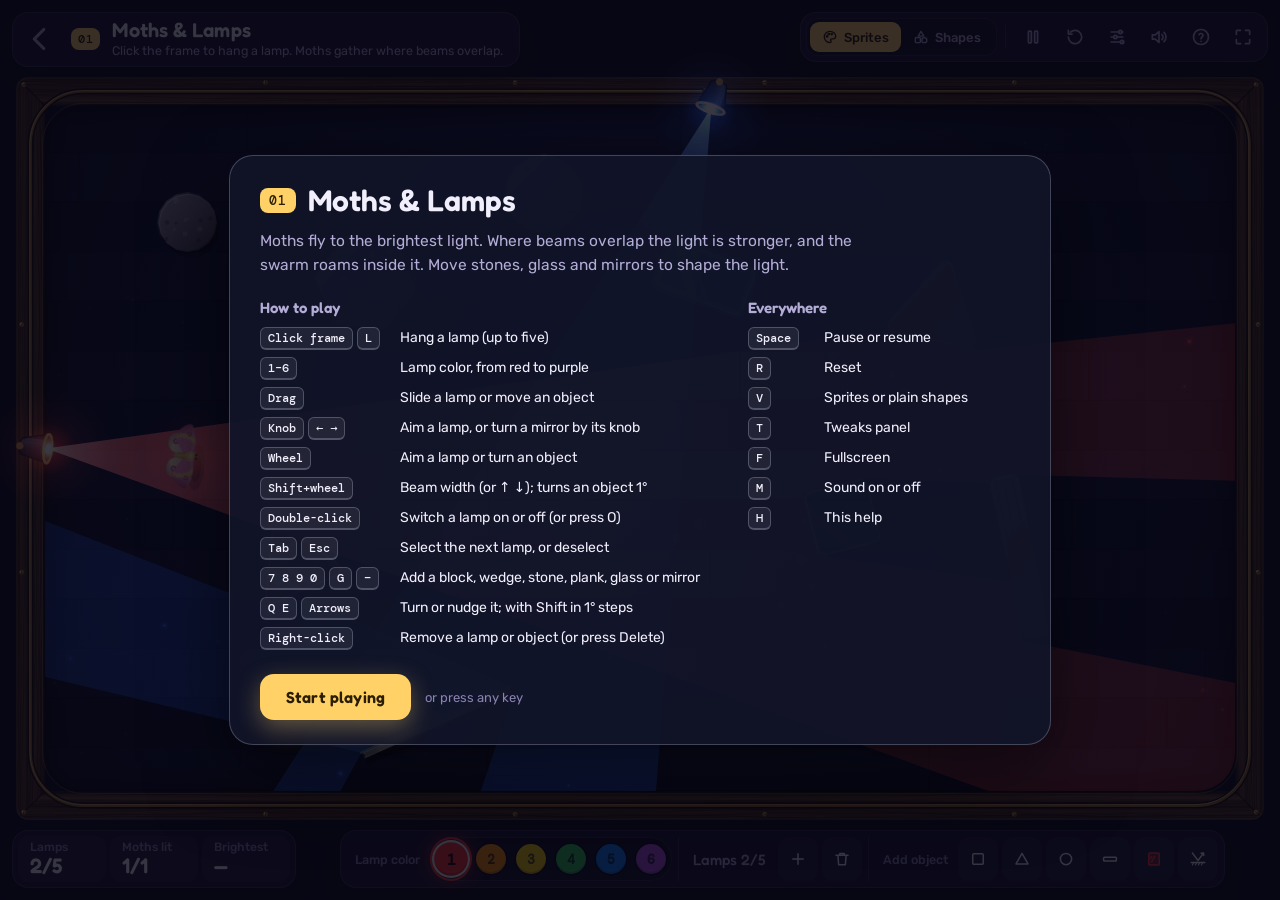
==== commit a643c32b: "WIP: beam mirrors review improvements in progress Co-Authored-By: Claude Opus 5.5 <noreply@anthropic" ====
--- a/lanhor/beam.html
+++ b/lanhor/beam.html
@@ -768,11 +768,12 @@
       const x2 = P.sx + Math.cos(cb) * P.t[b], y2 = P.sy + Math.sin(cb) * P.t[b];
       a = b;
       if (Math.hypot(x2 - x1, y2 - y1) < 1) continue;
-      S.mirrorHits.push({ o, face, x1, y1, x2, y2, color: P.color, k: P.k, depth: P.depth, lamp: P.lamp });
+      const hit = { o, face, x1, y1, x2, y2, color: P.color, k: P.k, depth: P.depth, lamp: P.lamp, reflected: false };
+      S.mirrorHits.push(hit);
       if (P.depth >= limit || made >= MAX_REFLECTIONS) continue;
       const key = P.key + '>' + run;
       const C = prev.get(key) || makePiece(P.lamp, P.depth + 1, key);
-      if (reflectPiece(C, P, o, face, x1, y1, x2, y2)) { C.k = P.k * K; out.push(C); next.set(key, C); made++; }
+      if (reflectPiece(C, P, o, face, x1, y1, x2, y2)) { C.k = P.k * K; out.push(C); next.set(key, C); made++; hit.reflected = true; }
     }
   }
   return made;
@@ -2588,9 +2589,11 @@
 }
 
 const LIGHT_HOT = Object.fromEntries(COLORS.map((c) => [c, U.mixHex(LIGHT[c], '#ffffff', 0.5)]));
-/** Where a beam meets a mirror (Sprites, baked in the floor): a bright stripe on the lit stretch and,
- *  for light that arrives directly or after one bounce, a faint flare in the beam's color. */
+/** Where a beam meets a mirror (Sprites, baked in the floor): a bright stripe on the lit stretch and, where
+ *  light that arrived directly or after one bounce leaves it again, a faint flare in the beam's color (none
+ *  past the bounce limit or the cap on reflections: no light leaves there). */
 const FLARE_DEPTH = 1;   // the bounces light may have made and still flare (and glint) where it meets a mirror
+const flares = (h) => h.reflected && h.depth <= FLARE_DEPTH;
 function paintMirrorHits(f) {
   const s = S.scale;
   f.save();
@@ -2603,7 +2606,7 @@
     f.globalAlpha = 0.8 * vis;
     f.strokeStyle = LIGHT_HOT[h.color];
     f.beginPath(); f.moveTo(h.x1, h.y1); f.lineTo(h.x2, h.y2); f.stroke();
-    if (h.depth > FLARE_DEPTH) continue;
+    if (!flares(h)) continue;
     const len = Math.hypot(h.x2 - h.x1, h.y2 - h.y1);
     f.globalAlpha = 0.4 * vis;
     drawGlowSized(f, LIGHT[h.color], (h.x1 + h.x2) / 2, (h.y1 + h.y2) / 2, Math.round(clamp(len * 0.8, 40 * s, 100 * s) / 8) * 8);
@@ -2611,7 +2614,7 @@
   f.restore();
 }
 
-/** Live mirror effects (Sprites): a soft sheen sliding along each mirror and a twinkling glint where a beam meets it. */
+/** Live mirror effects (Sprites): a soft sheen sliding along each mirror and a twinkling glint where a beam bounces off it. */
 function drawMirrorFx(ctx, t) {
   const s = S.scale;
   ctx.save();
@@ -2633,7 +2636,7 @@
   const g = Math.round((28 * s) / 4) * 4;
   for (const h of S.mirrorHits) {
     const vis = lampVis(h.lamp) * h.k;
-    if (vis < 0.02 || h.depth > FLARE_DEPTH) continue;
+    if (vis < 0.02 || !flares(h)) continue;
     ctx.globalAlpha = vis * (0.7 + 0.3 * Math.sin(t * 6.5 + h.o.id * 1.7));
     drawGlowSized(ctx, '#ffffff', (h.x1 + h.x2) / 2, (h.y1 + h.y2) / 2, g);
   }
@@ -3478,10 +3481,10 @@
   /** How many times the beams (with their reflections) and the light map have been rebuilt. */
   get counters() { return Object.assign({}, S.counts); },
   /** Where light meets a mirror face: [{mirror (obstacle index), x1, y1, x2, y2 (the lit stretch), color,
-   *  strength, depth (the bounces the light made before it got here)}]. */
+   *  strength, depth (the bounces the light made before it got here), reflected (a reflection leaves there)}]. */
   mirrorHits: () => {
     if (S.dirty) recomputeBeams();
-    return S.mirrorHits.map((h) => ({ mirror: S.obstacles.indexOf(h.o), x1: h.x1, y1: h.y1, x2: h.x2, y2: h.y2, color: h.color, strength: h.k, depth: h.depth }));
+    return S.mirrorHits.map((h) => ({ mirror: S.obstacles.indexOf(h.o), x1: h.x1, y1: h.y1, x2: h.x2, y2: h.y2, color: h.color, strength: h.k, depth: h.depth, reflected: h.reflected }));
   },
 };
 </script>
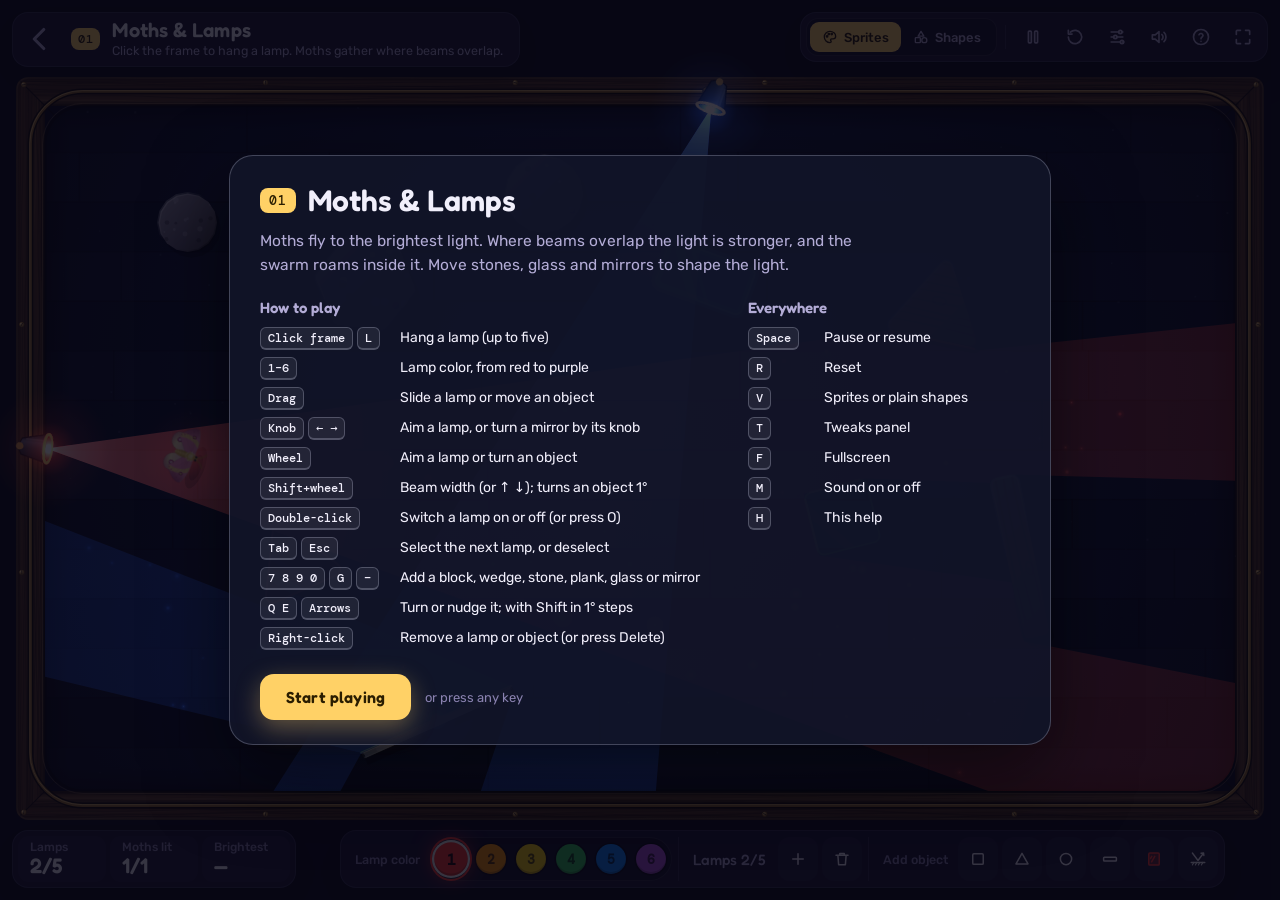
==== commit 75701af5: "WIP: beam final verification fixes in progress (moths stay on their side of thin mirrors) Co-Authore" ====
--- a/lanhor/beam.html
+++ b/lanhor/beam.html
@@ -1504,12 +1504,13 @@
   const px = m.x, py = m.y;
   const n = Math.min(8, Math.ceil((Math.hypot(m.vx, m.vy) * dt) / (rad * 0.6)) || 1);
   for (let k = 0; k < n; k++) {
+    const sx = m.x, sy = m.y;
     m.x += (m.vx * dt) / n; m.y += (m.vy * dt) / n;
-    pushOutOfObstacles(m, rad);
+    pushOutOfObstacles(m, rad, sx, sy);
     keepInRoom(m, rad);
   }
   // pushed out of one object into another, or against the wall: settle, else step back
-  for (let k = 0; k < 2 && insideObstacle(m.x, m.y); k++) { pushOutOfObstacles(m, rad); keepInRoom(m, rad); }
+  for (let k = 0; k < 2 && insideObstacle(m.x, m.y); k++) { pushOutOfObstacles(m, rad, px, py); keepInRoom(m, rad); }
   if (insideObstacle(m.x, m.y) && !insideObstacle(px, py)) { m.x = px; m.y = py; m.vx *= -0.4; m.vy *= -0.4; }
   if (insideObstacle(m.x, m.y)) escapeObjects(m, rad);
 }
@@ -1524,10 +1525,29 @@
   }
 }
 
-function pushOutOfObstacles(m, rad) {
+/** A mirror is thinner than a moth: one pressed against it (wedged there by another object) could cross
+ *  its centre line in a single small move and be pushed out of the far face. When the move from (sx, sy)
+ *  crossed that line within the mirror's length, the moth goes back to the side it came from, a body's
+ *  radius off the face, and its speed into the mirror bounces as on any other object. */
+function keepMirrorSide(m, o, rad, sx, sy) {
+  const ux = Math.cos(o.rot), uy = Math.sin(o.rot);
+  const c0 = (sy - o.by) * ux - (sx - o.bx) * uy, c1 = (m.y - o.by) * ux - (m.x - o.bx) * uy;
+  if (c0 === 0 || c0 * c1 > 0) return false;
+  const a0 = (sx - o.bx) * ux + (sy - o.by) * uy, a1 = (m.x - o.bx) * ux + (m.y - o.by) * uy;
+  if (Math.abs(a0 + ((a1 - a0) * c0) / (c0 - c1)) >= 1.6 * o.r) return false;   // went round an end
+  const side = c0 > 0 ? 1 : -1, nx = -uy * side, ny = ux * side, c = (0.065 * o.r + rad) * side;
+  m.x = o.bx + ux * a1 - uy * c; m.y = o.by + uy * a1 + ux * c;
+  const vn = m.vx * nx + m.vy * ny;
+  if (vn < 0) { m.vx -= 1.5 * vn * nx; m.vy -= 1.5 * vn * ny; }
+  return true;
+}
+
+/** Push a moth out of every object it overlaps; (sx, sy): where its move started (a mirror keeps it on that side). */
+function pushOutOfObstacles(m, rad, sx, sy) {
   for (const o of S.obstacles) {
     const ddx = m.x - o.bx, ddy = m.y - o.by;
     if (ddx * ddx + ddy * ddy > (o.br + rad) * (o.br + rad)) continue;
+    if (isMirror(o) && keepMirrorSide(m, o, rad, sx, sy)) continue;
     const pts = o.points, n = pts.length;
     let best = Infinity, qx = 0, qy = 0;
     for (let i = 0, j = n - 1; i < n; j = i++) {
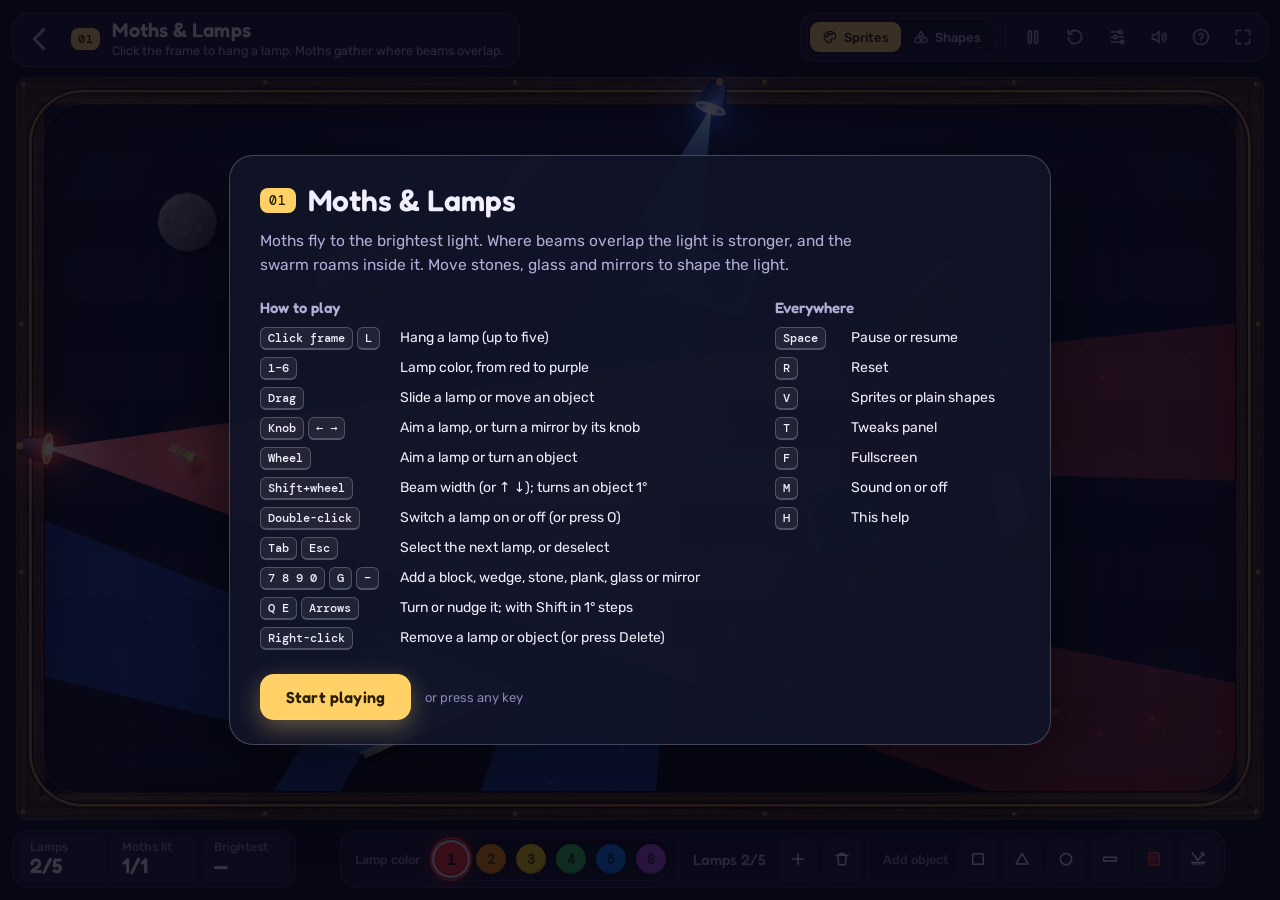
==== commit 1615bf8f: "WIP: beam final verification in progress Co-Authored-By: Claude Opus 5.5 <noreply@anthropic.com> Cla" ====
--- a/lanhor/beam.html
+++ b/lanhor/beam.html
@@ -3317,9 +3317,10 @@
 
 // Toy-local styles (kit.css stays shared), more specific than the kit's own rules: the color bar (six
 // round swatches in one pill), a slightly tighter toolbar, and a help card whose "How to play" column
-// is wide enough for the objects row on one line (the "Everywhere" column keeps room to spare).
+// is wide enough for the objects row on one line, also in the fallback fonts a computer uses offline when
+// the kit's web fonts cannot load (the "Everywhere" column keeps room to spare).
 const TOY_CSS = `
-@media (min-width: 861px) { .kit-help-cols { grid-template-columns: 1.7fr 1fr; } }
+@media (min-width: 861px) { .kit-help-cols { grid-template-columns: 2fr 1fr; } }
 .bm-swatches { display: flex; align-items: center; gap: 2px; padding: 2px; border-radius: 999px;
   background: rgba(0, 0, 0, 0.3); box-shadow: inset 0 0 0 1px var(--line); }
 .bm-swatches .kit-tool.is-swatch { width: 38px; height: 40px; padding: 0; justify-content: center;
